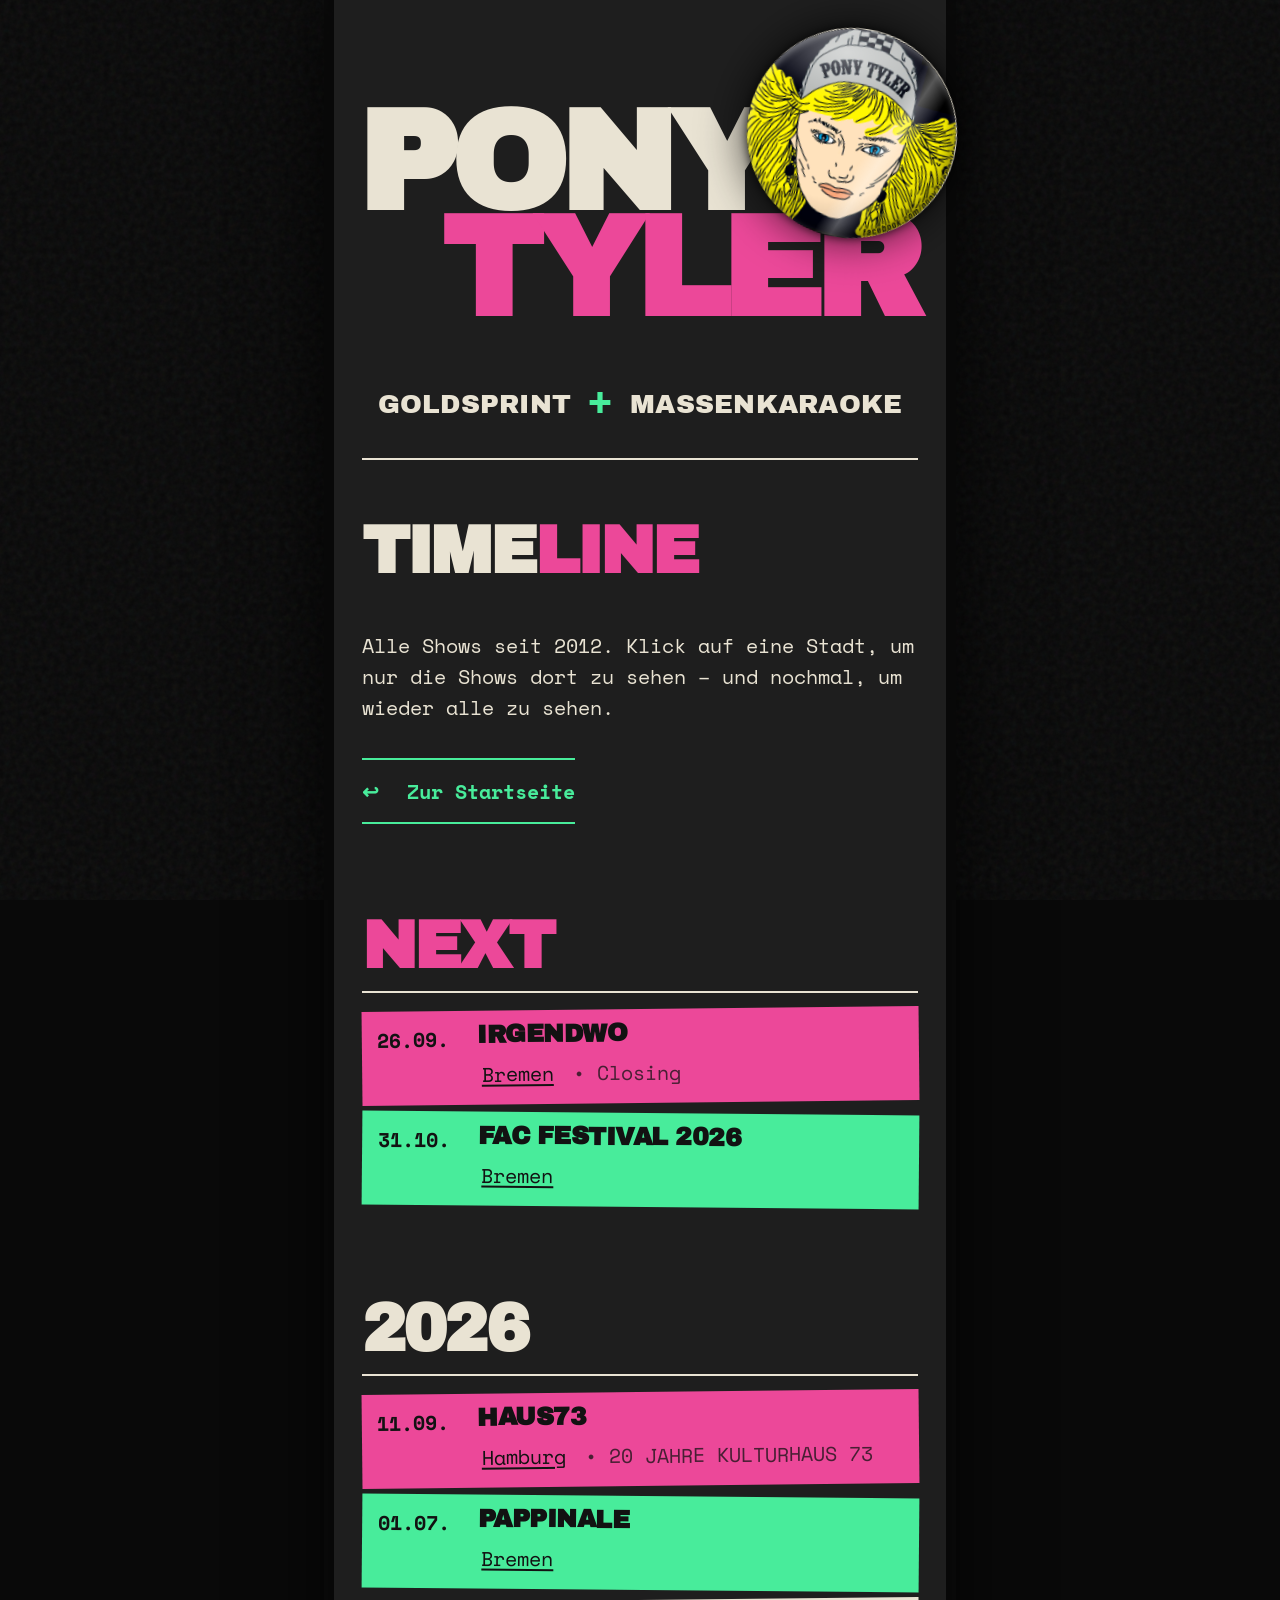
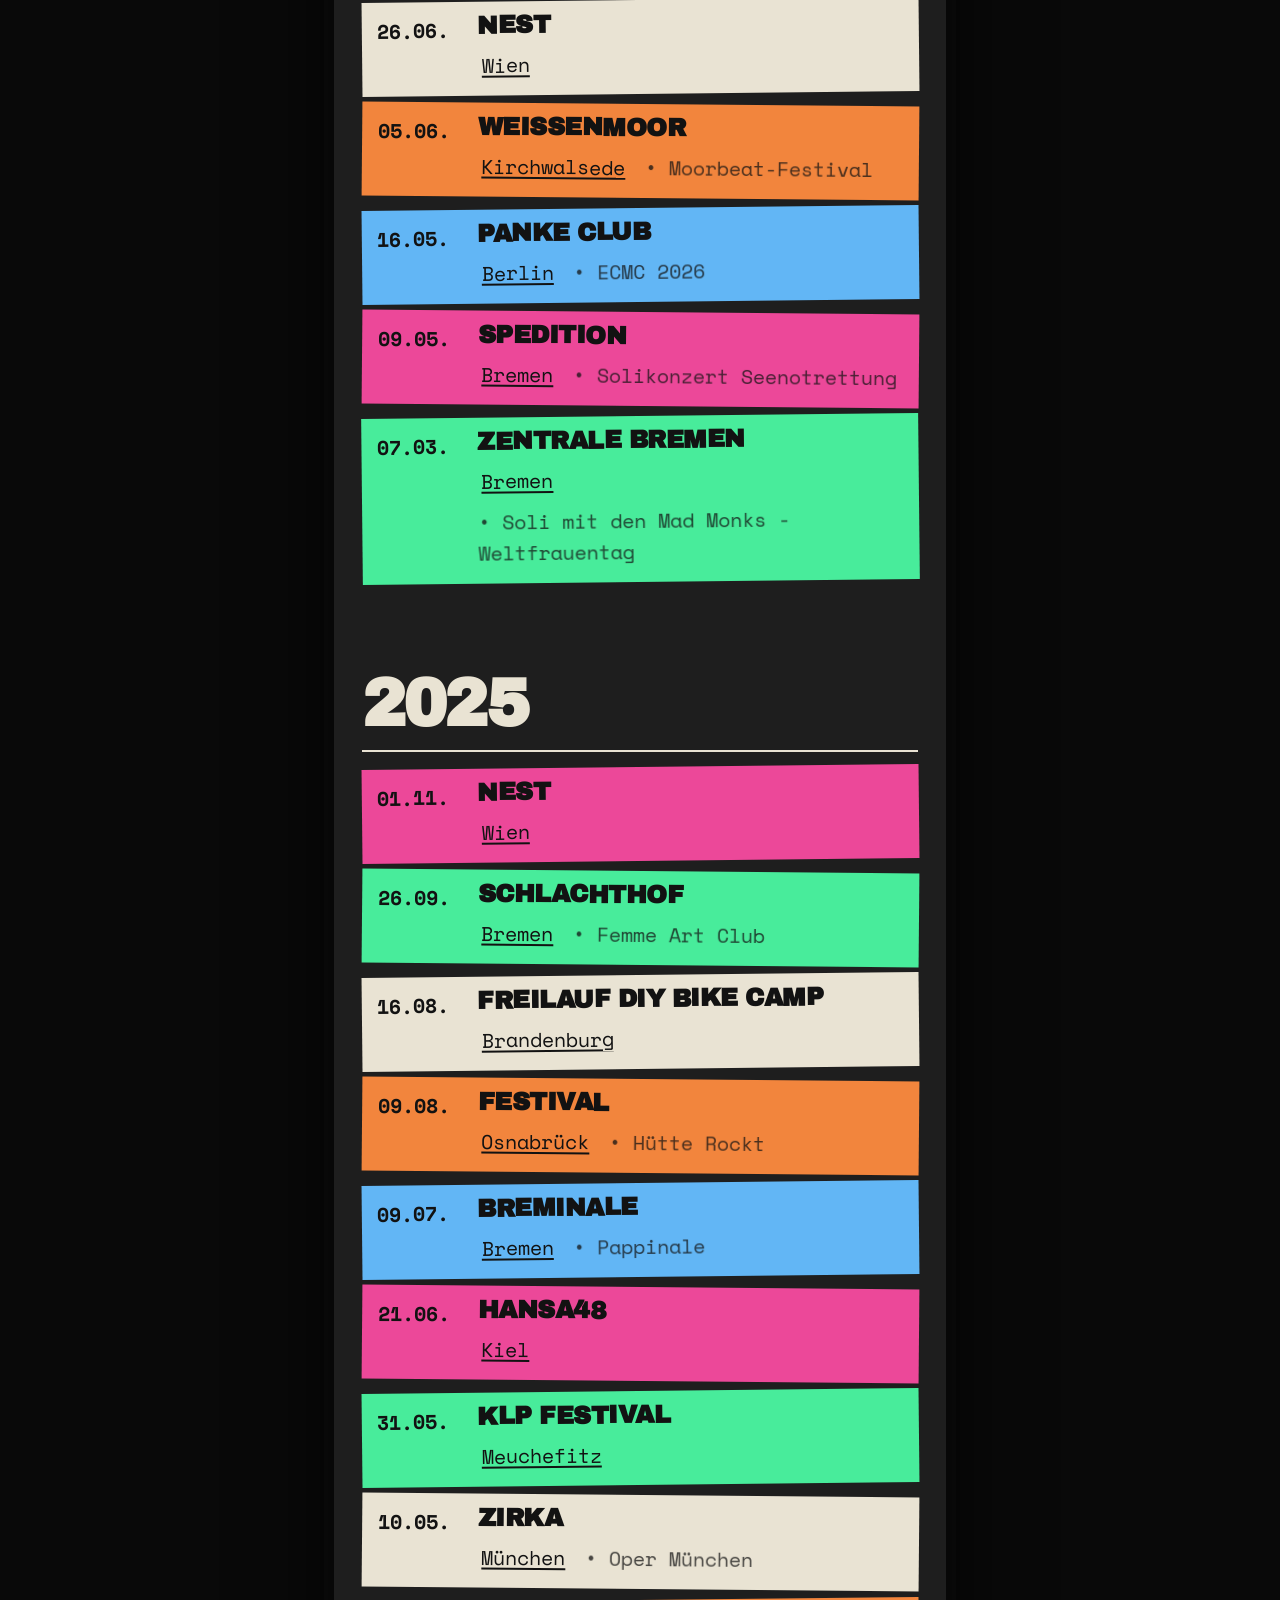
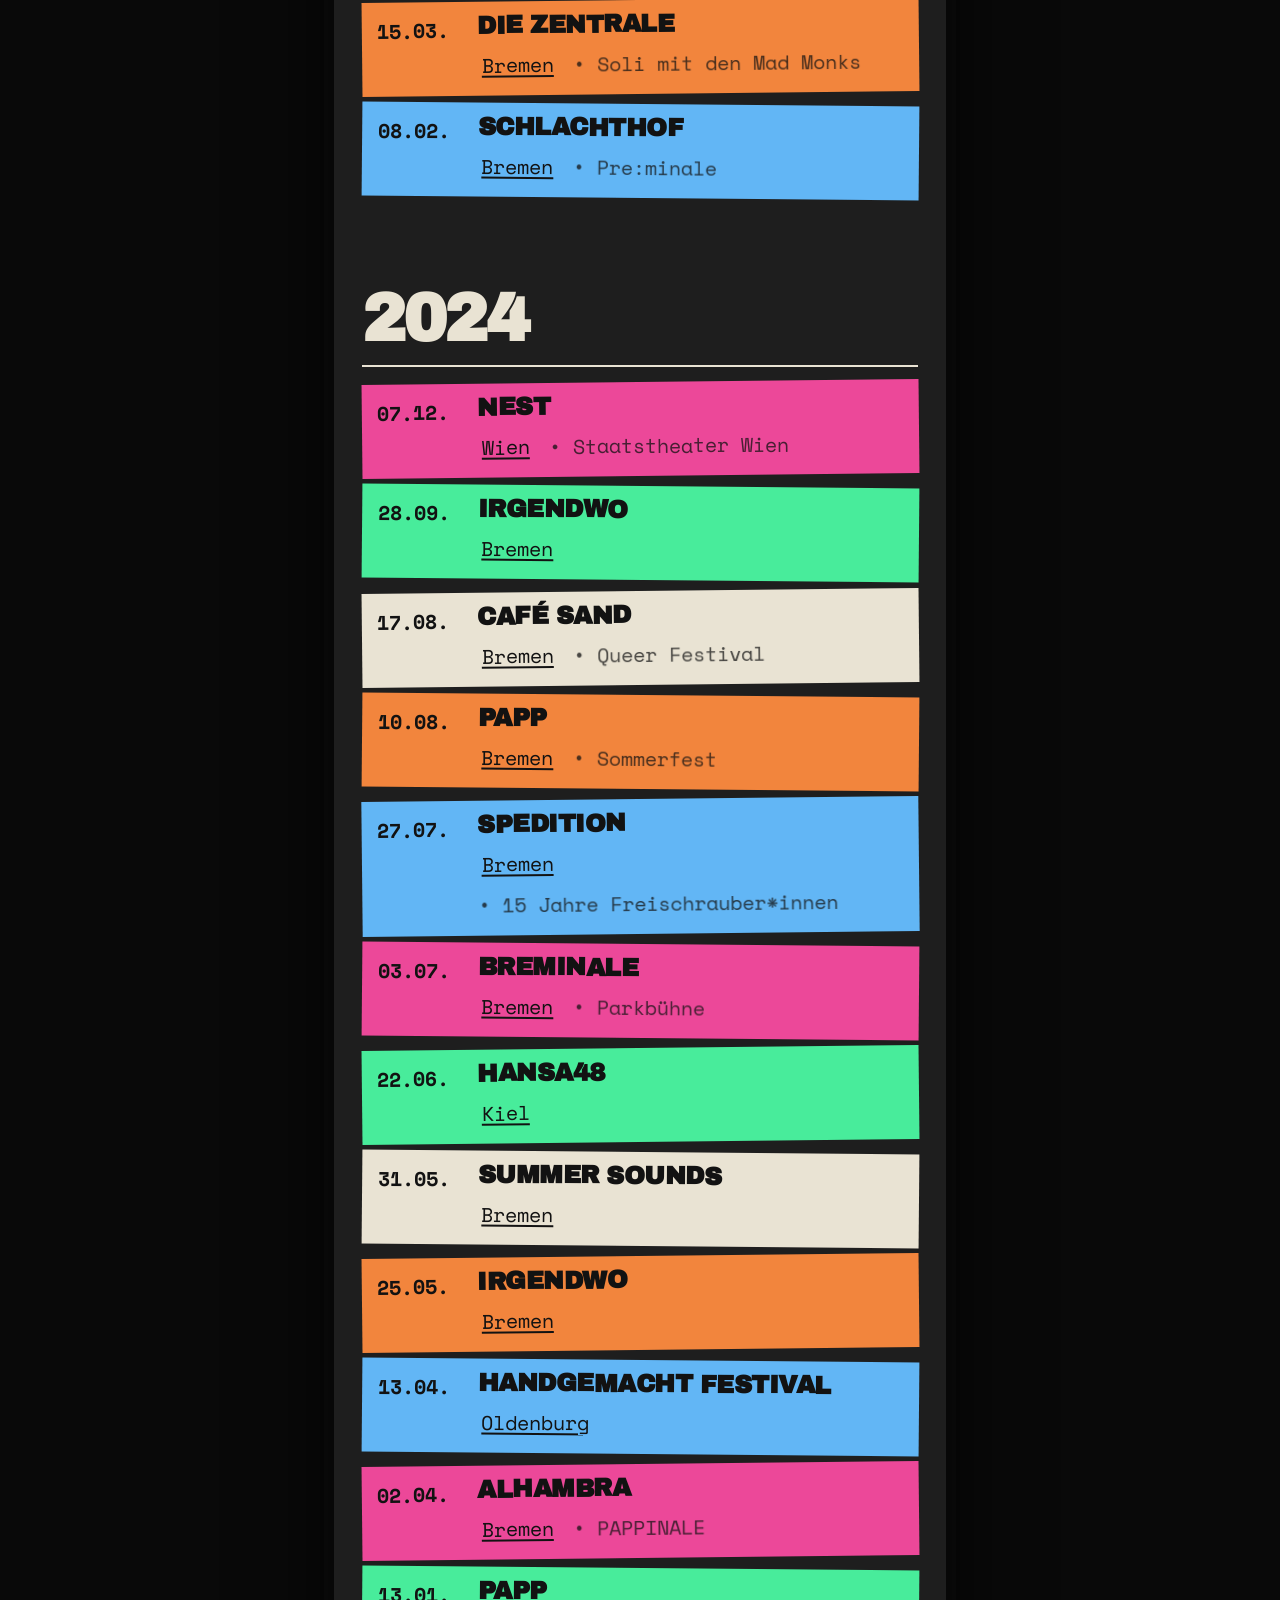
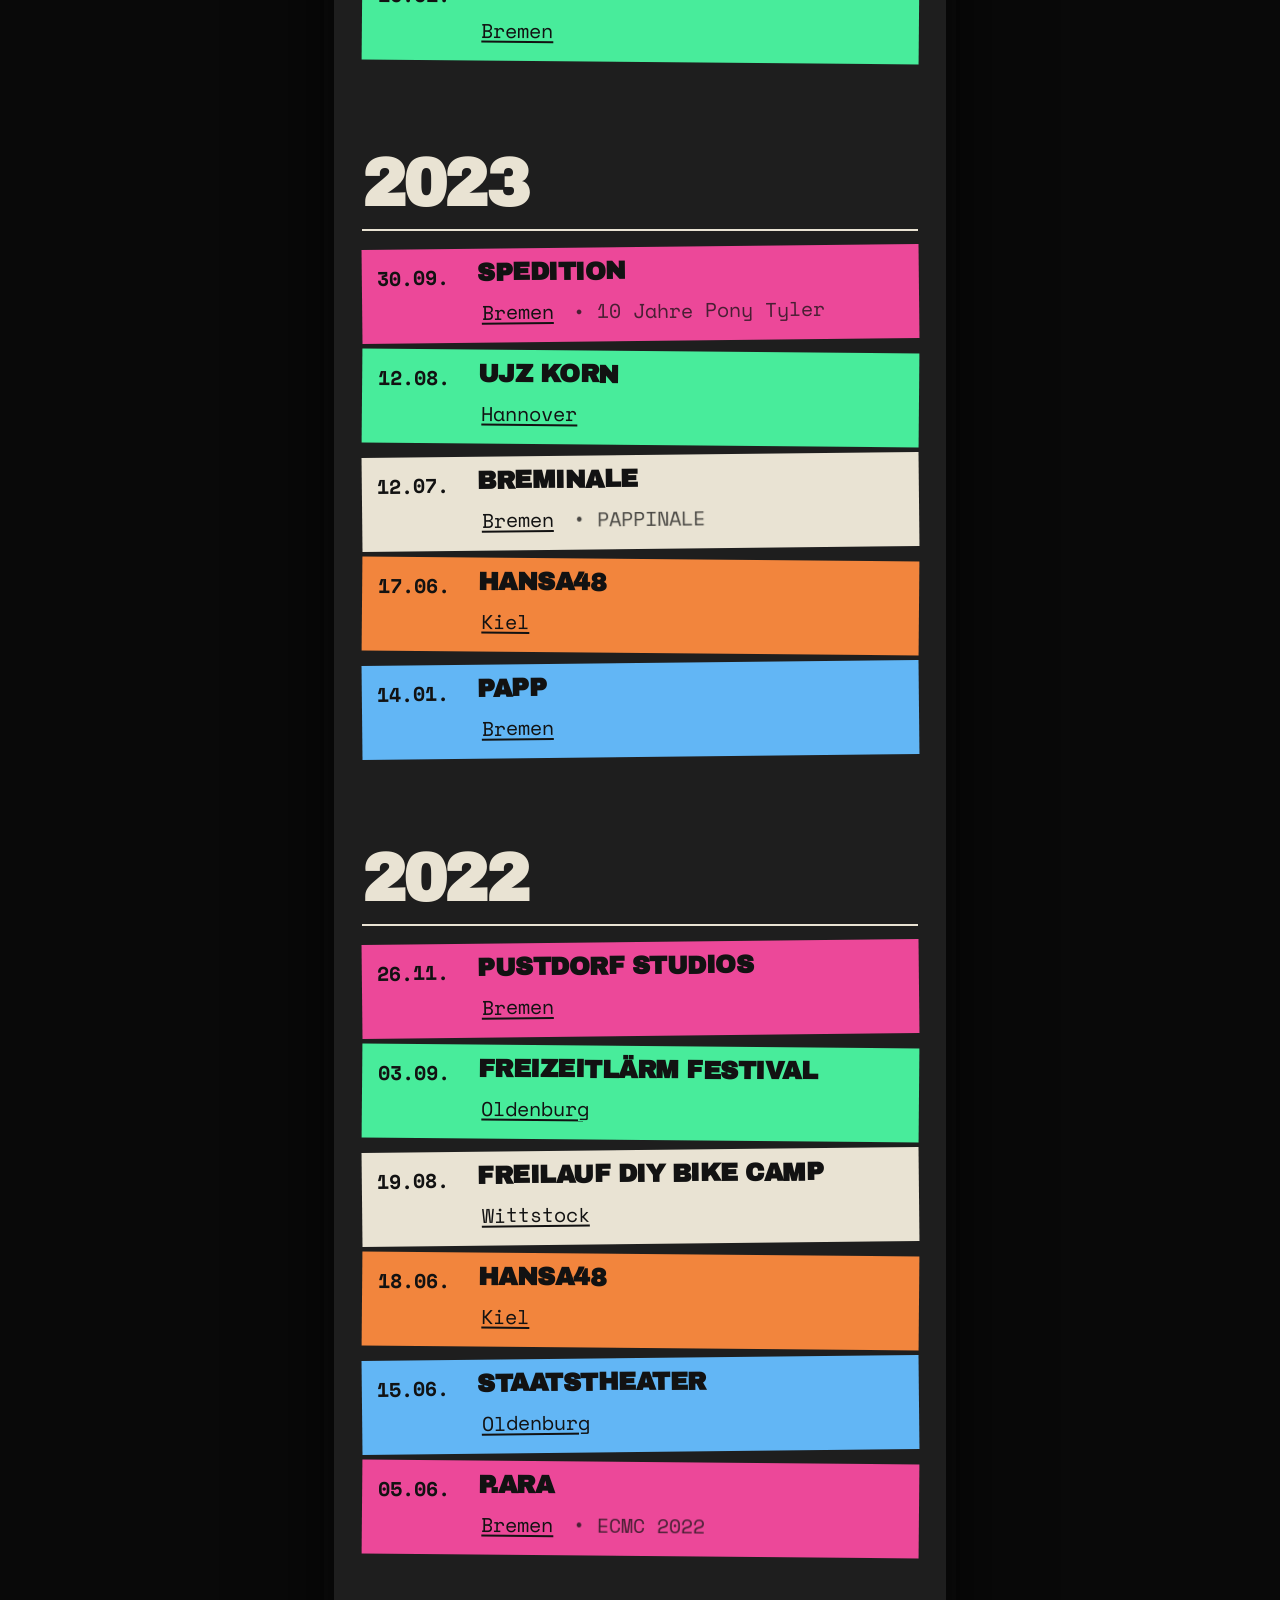
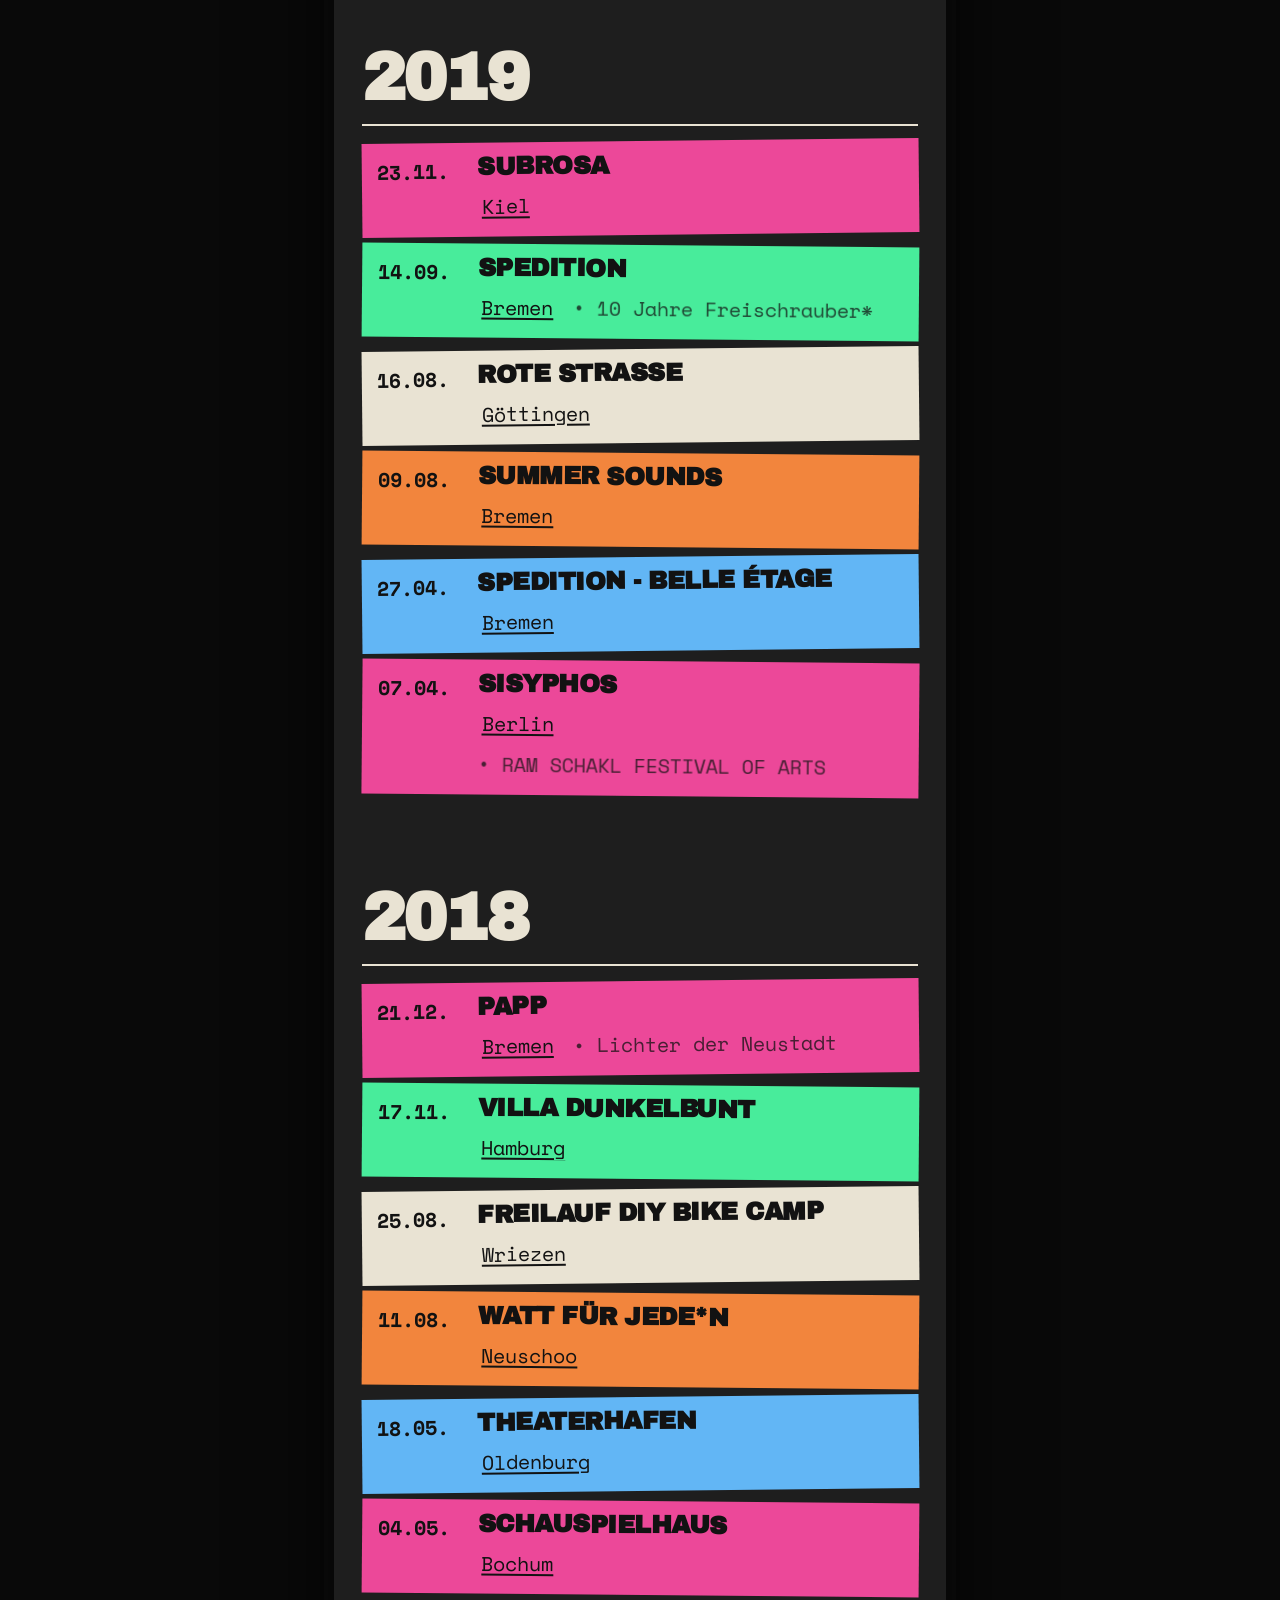
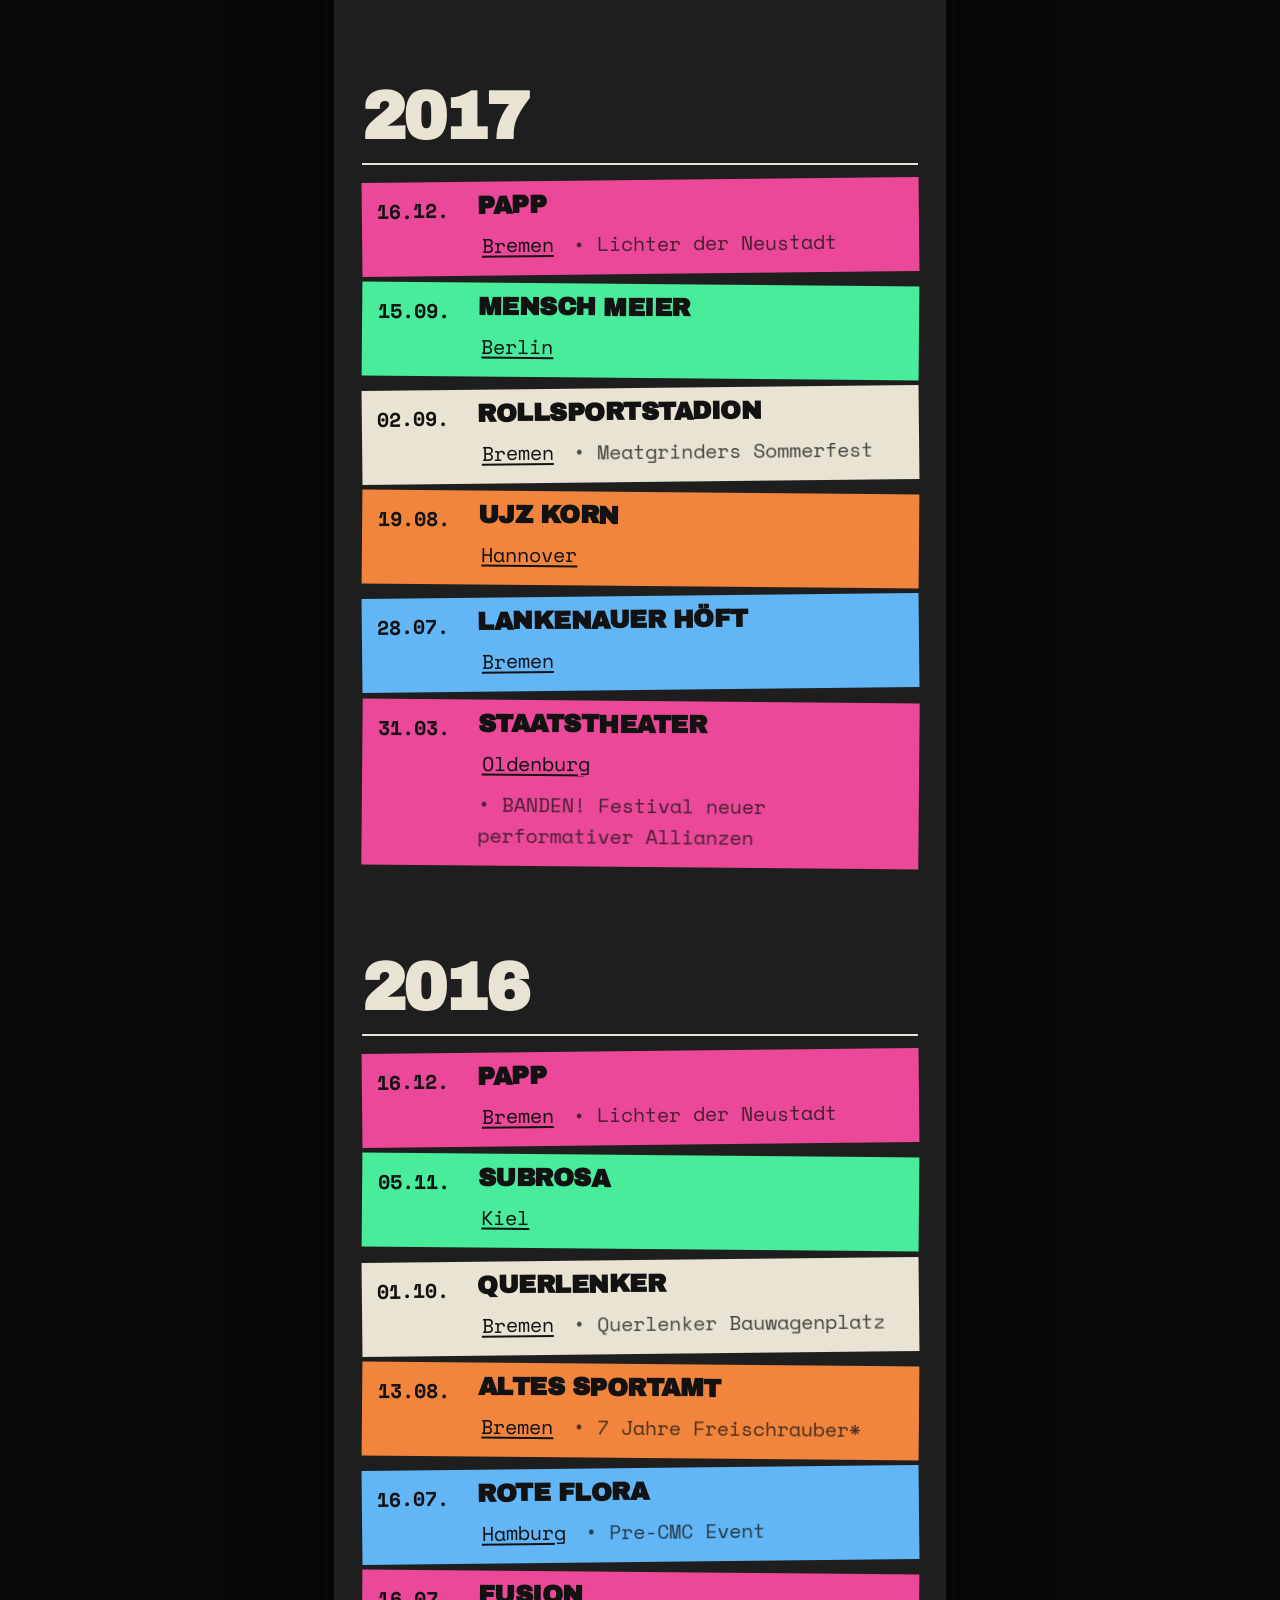
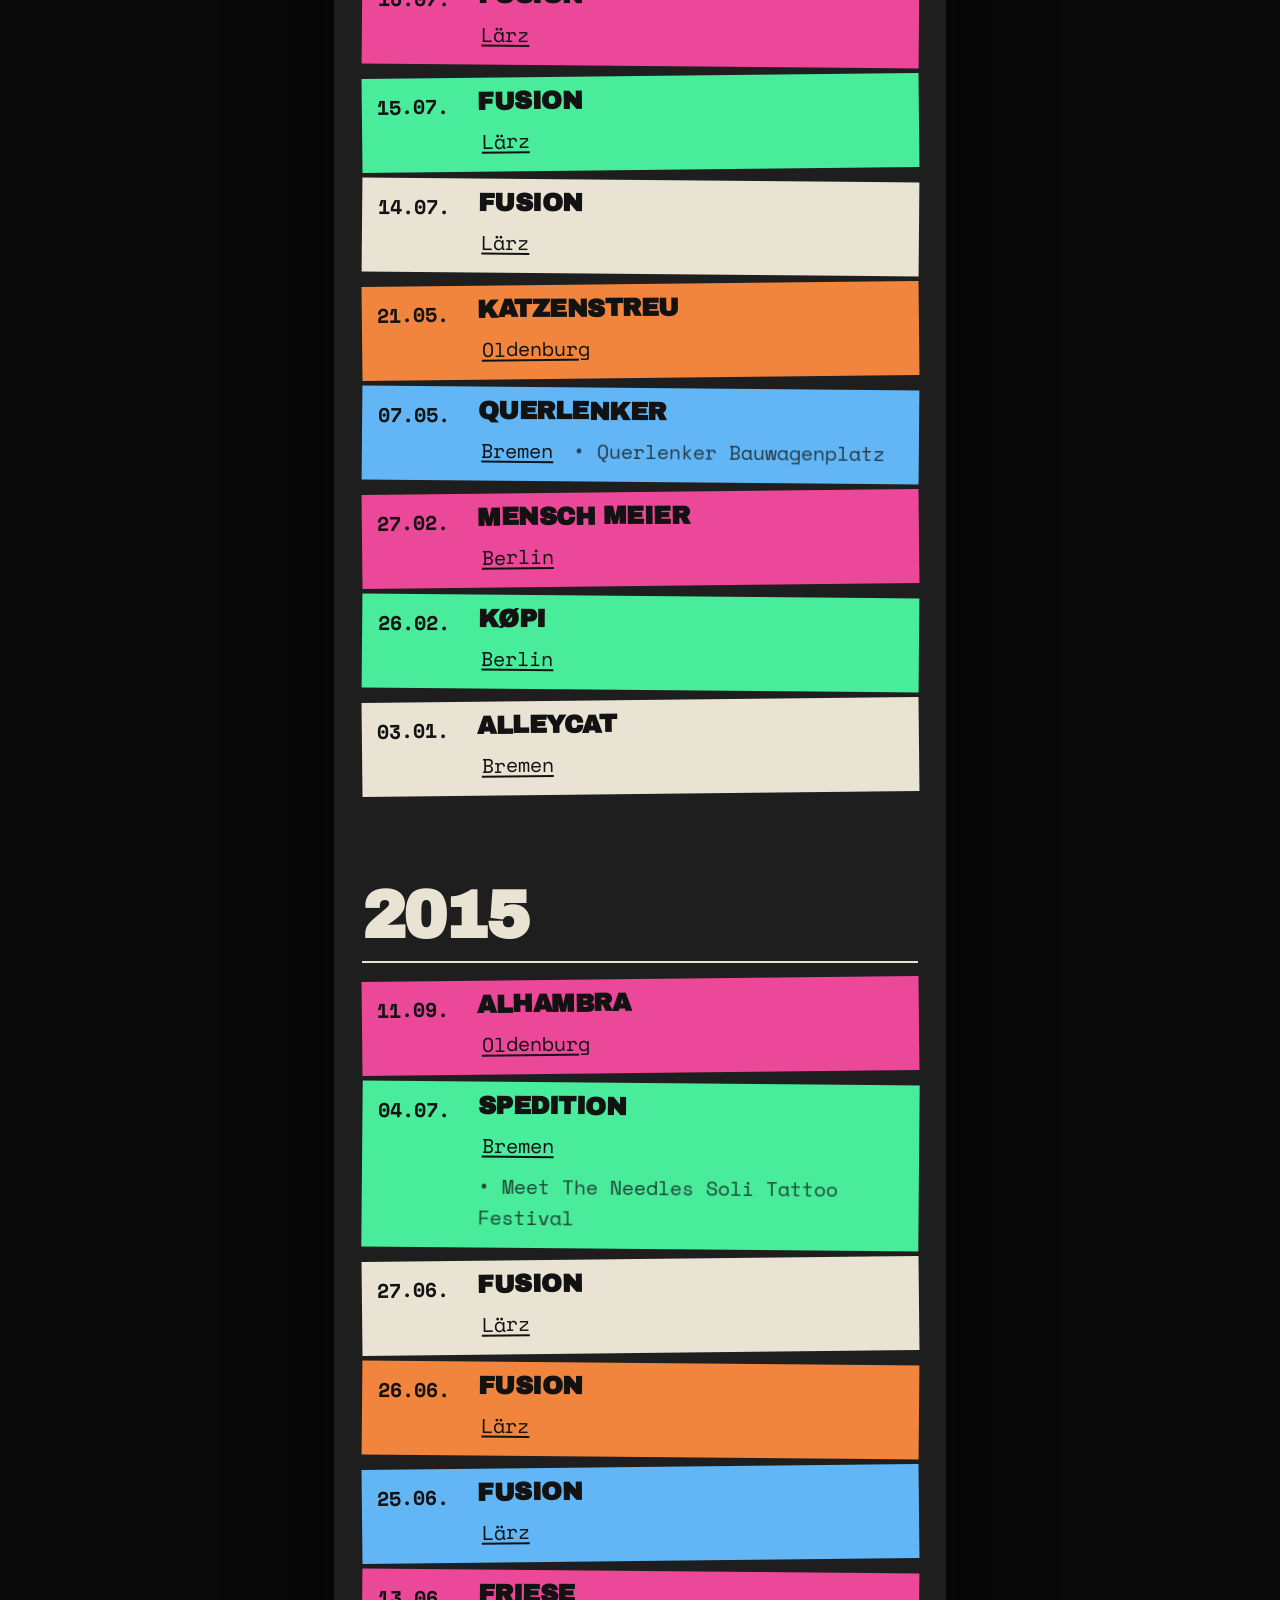
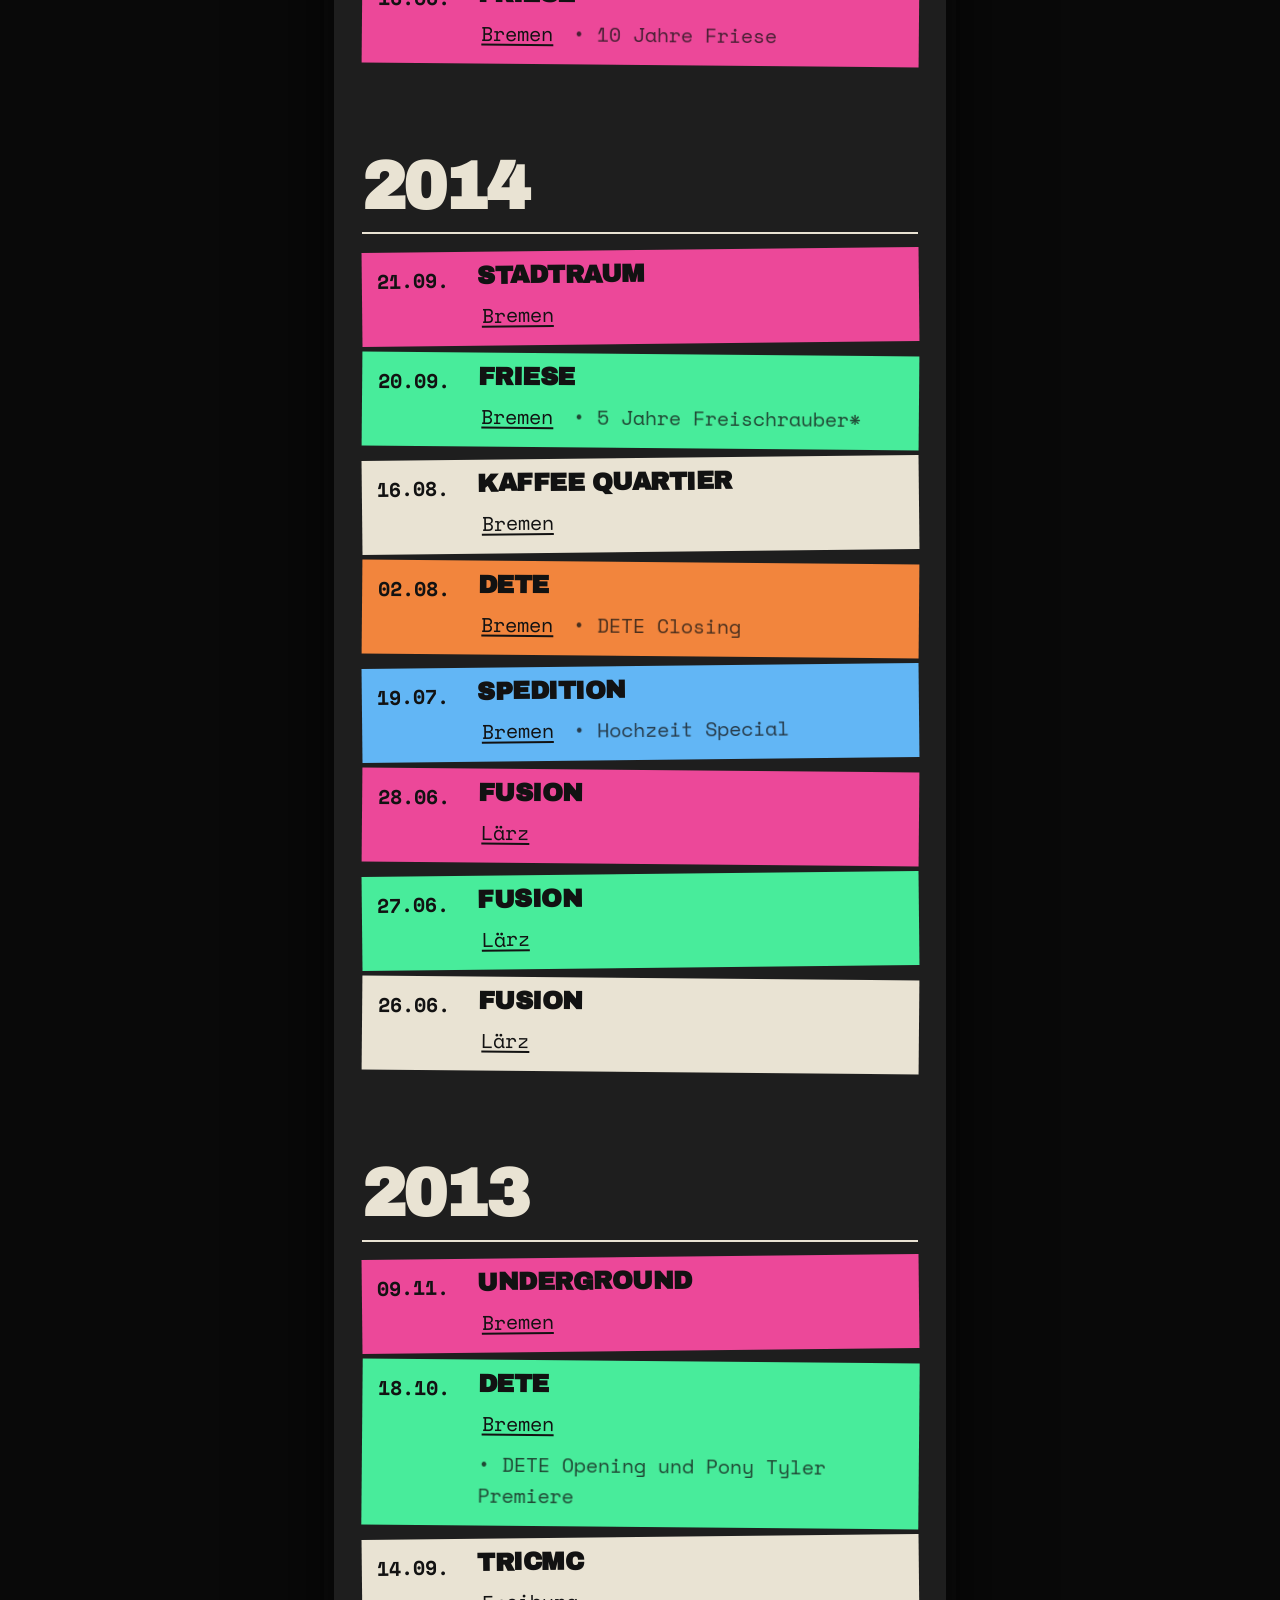
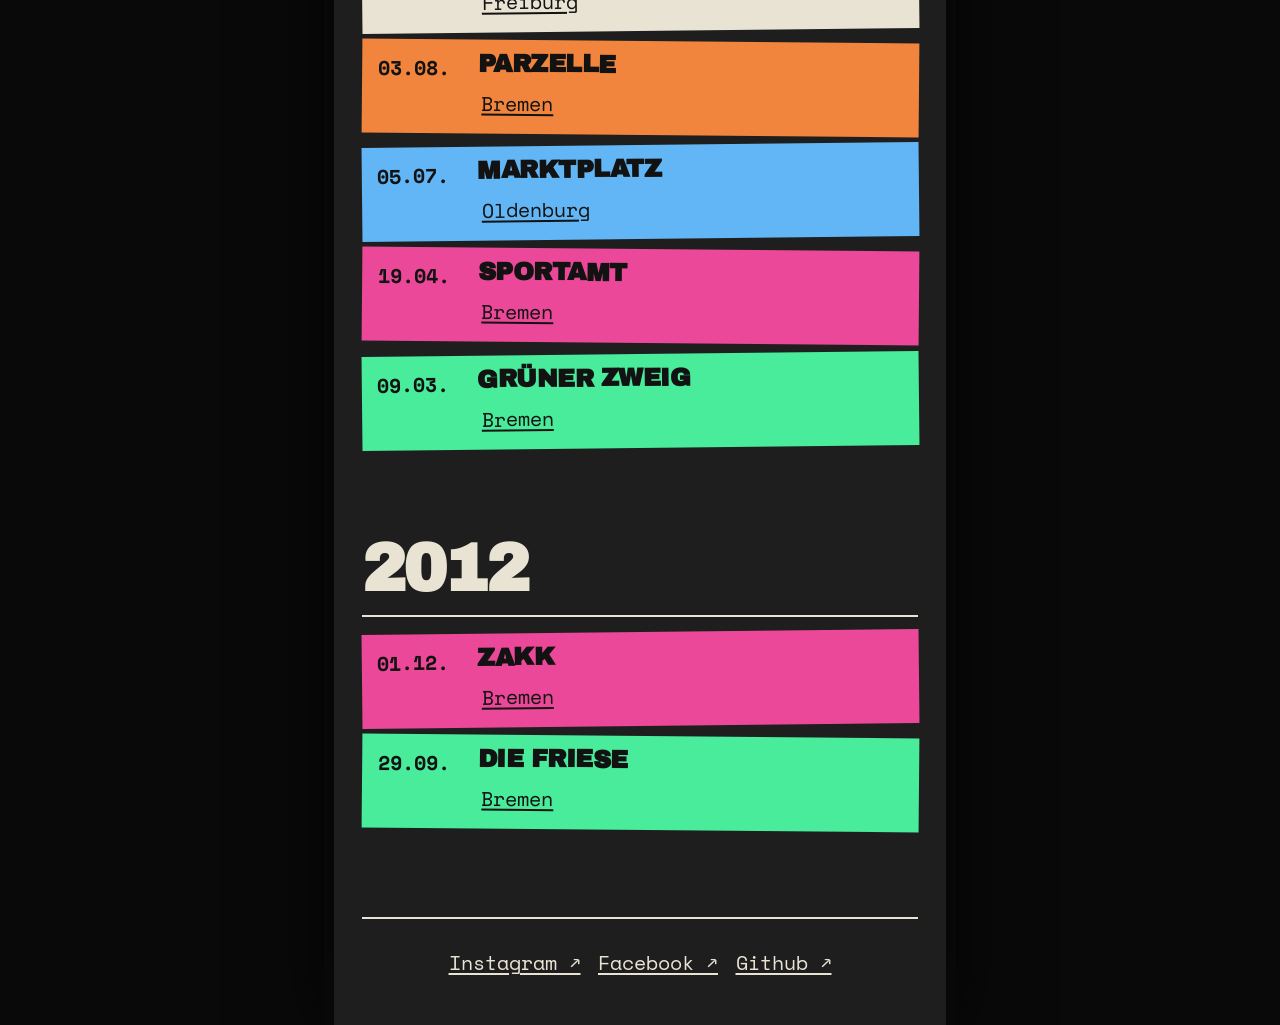
==== timeline.html @ f17f7c24 "Add timeline page and interactive city filter functionality - Created timeline.html to display all s" ====
<!DOCTYPE html>
<html lang="de">

<head>
  <meta charset="UTF-8" />
  <meta name="viewport" content="width=device-width, initial-scale=1.0" />
  <meta name="description" content="Pony Tyler – Timeline: alle Shows seit 2012" />
  <meta name="robots" content="nofollow" />
  <meta name="referrer" content="no-referrer" />
  <title>Pony Tyler – Timeline</title>
  <link rel="stylesheet" href="style.css" />
  <link rel="icon" href="favicon.svg" type="image/svg+xml" />
  <link rel="icon" href="favicon-32.png" type="image/png" sizes="32x32" />
  <link rel="apple-touch-icon" href="apple-touch-icon.png" />
  <script src="timeline.js" defer></script>
</head>

<body>
  <main class="site-shell">
    <header class="masthead">
      <div class="logo-sticker">
        <img src="pony-tyler-logo.jpeg" alt="Pony Tyler Logo" />
      </div>
      <h1>Pony<br /><em>Tyler</em></h1>
      <p class="tagline">Goldsprint <span>+</span> Massenkaraoke</p>
    </header>

    <section class="page-intro section-block">
      <h2>Time<span>line</span></h2>
      <p>Alle Shows seit 2012. Klick auf eine Stadt, um nur die Shows dort zu sehen – und nochmal, um wieder alle zu
        sehen.</p>
      <a class="action-link reverse" href="index.html"><span>↩</span> Zur Startseite</a>
    </section>

    <div class="filter-note" hidden>
      <p>Nur <strong class="filter-city"></strong></p>
      <button class="filter-reset" type="button">Alle Shows anzeigen</button>
    </div>

    <div class="timeline-years">
      <section class="year" id="next">
        <h2><span>Next</span></h2>
        <ol class="shows">
          <li class="show">
            <time datetime="2026-09-26">26.09.</time>
            <div class="show-body">
              <strong class="show-venue">Irgendwo</strong>
              <p class="show-meta"><button class="show-city" type="button" data-city="Bremen">Bremen</button>
              <span class="show-note">Closing</span></p>
            </div>
          </li>
          <li class="show">
            <time datetime="2026-10-31">31.10.</time>
            <div class="show-body">
              <strong class="show-venue">FAC Festival 2026</strong>
              <p class="show-meta"><button class="show-city" type="button" data-city="Bremen">Bremen</button></p>
            </div>
          </li>
        </ol>
      </section>
      <section class="year" id="y2026">
        <h2>2026</h2>
        <ol class="shows">
          <li class="show">
            <time datetime="2026-09-11">11.09.</time>
            <div class="show-body">
              <strong class="show-venue">Haus73</strong>
              <p class="show-meta"><button class="show-city" type="button" data-city="Hamburg">Hamburg</button>
              <span class="show-note">20 JAHRE KULTURHAUS 73</span></p>
            </div>
          </li>
          <li class="show">
            <time datetime="2026-07-01">01.07.</time>
            <div class="show-body">
              <strong class="show-venue">PAPPINALE</strong>
              <p class="show-meta"><button class="show-city" type="button" data-city="Bremen">Bremen</button></p>
            </div>
          </li>
          <li class="show">
            <time datetime="2026-06-26">26.06.</time>
            <div class="show-body">
              <strong class="show-venue">NEST</strong>
              <p class="show-meta"><button class="show-city" type="button" data-city="Wien">Wien</button></p>
            </div>
          </li>
          <li class="show">
            <time datetime="2026-06-05">05.06.</time>
            <div class="show-body">
              <strong class="show-venue">Weissenmoor</strong>
              <p class="show-meta"><button class="show-city" type="button" data-city="Kirchwalsede">Kirchwalsede</button>
              <span class="show-note">Moorbeat-Festival</span></p>
            </div>
          </li>
          <li class="show">
            <time datetime="2026-05-16">16.05.</time>
            <div class="show-body">
              <strong class="show-venue">PANKE club</strong>
              <p class="show-meta"><button class="show-city" type="button" data-city="Berlin">Berlin</button>
              <span class="show-note">ECMC 2026</span></p>
            </div>
          </li>
          <li class="show">
            <time datetime="2026-05-09">09.05.</time>
            <div class="show-body">
              <strong class="show-venue">Spedition</strong>
              <p class="show-meta"><button class="show-city" type="button" data-city="Bremen">Bremen</button>
              <span class="show-note">Solikonzert Seenotrettung</span></p>
            </div>
          </li>
          <li class="show">
            <time datetime="2026-03-07">07.03.</time>
            <div class="show-body">
              <strong class="show-venue">Zentrale Bremen</strong>
              <p class="show-meta"><button class="show-city" type="button" data-city="Bremen">Bremen</button>
              <span class="show-note">Soli mit den Mad Monks - Weltfrauentag</span></p>
            </div>
          </li>
        </ol>
      </section>
      <section class="year" id="y2025">
        <h2>2025</h2>
        <ol class="shows">
          <li class="show">
            <time datetime="2025-11-01">01.11.</time>
            <div class="show-body">
              <strong class="show-venue">NEST</strong>
              <p class="show-meta"><button class="show-city" type="button" data-city="Wien">Wien</button></p>
            </div>
          </li>
          <li class="show">
            <time datetime="2025-09-26">26.09.</time>
            <div class="show-body">
              <strong class="show-venue">Schlachthof</strong>
              <p class="show-meta"><button class="show-city" type="button" data-city="Bremen">Bremen</button>
              <span class="show-note">Femme Art Club</span></p>
            </div>
          </li>
          <li class="show">
            <time datetime="2025-08-16">16.08.</time>
            <div class="show-body">
              <strong class="show-venue">Freilauf DIY Bike Camp</strong>
              <p class="show-meta"><button class="show-city" type="button" data-city="Brandenburg">Brandenburg</button></p>
            </div>
          </li>
          <li class="show">
            <time datetime="2025-08-09">09.08.</time>
            <div class="show-body">
              <strong class="show-venue">Festival</strong>
              <p class="show-meta"><button class="show-city" type="button" data-city="Osnabrück">Osnabrück</button>
              <span class="show-note">Hütte Rockt</span></p>
            </div>
          </li>
          <li class="show">
            <time datetime="2025-07-09">09.07.</time>
            <div class="show-body">
              <strong class="show-venue">Breminale</strong>
              <p class="show-meta"><button class="show-city" type="button" data-city="Bremen">Bremen</button>
              <span class="show-note">Pappinale</span></p>
            </div>
          </li>
          <li class="show">
            <time datetime="2025-06-21">21.06.</time>
            <div class="show-body">
              <strong class="show-venue">Hansa48</strong>
              <p class="show-meta"><button class="show-city" type="button" data-city="Kiel">Kiel</button></p>
            </div>
          </li>
          <li class="show">
            <time datetime="2025-05-31">31.05.</time>
            <div class="show-body">
              <strong class="show-venue">KLP Festival</strong>
              <p class="show-meta"><button class="show-city" type="button" data-city="Meuchefitz">Meuchefitz</button></p>
            </div>
          </li>
          <li class="show">
            <time datetime="2025-05-10">10.05.</time>
            <div class="show-body">
              <strong class="show-venue">Zirka</strong>
              <p class="show-meta"><button class="show-city" type="button" data-city="München">München</button>
              <span class="show-note">Oper München</span></p>
            </div>
          </li>
          <li class="show">
            <time datetime="2025-03-15">15.03.</time>
            <div class="show-body">
              <strong class="show-venue">Die Zentrale</strong>
              <p class="show-meta"><button class="show-city" type="button" data-city="Bremen">Bremen</button>
              <span class="show-note">Soli mit den Mad Monks</span></p>
            </div>
          </li>
          <li class="show">
            <time datetime="2025-02-08">08.02.</time>
            <div class="show-body">
              <strong class="show-venue">Schlachthof</strong>
              <p class="show-meta"><button class="show-city" type="button" data-city="Bremen">Bremen</button>
              <span class="show-note">Pre:minale</span></p>
            </div>
          </li>
        </ol>
      </section>
      <section class="year" id="y2024">
        <h2>2024</h2>
        <ol class="shows">
          <li class="show">
            <time datetime="2024-12-07">07.12.</time>
            <div class="show-body">
              <strong class="show-venue">NEST</strong>
              <p class="show-meta"><button class="show-city" type="button" data-city="Wien">Wien</button>
              <span class="show-note">Staatstheater Wien</span></p>
            </div>
          </li>
          <li class="show">
            <time datetime="2024-09-28">28.09.</time>
            <div class="show-body">
              <strong class="show-venue">Irgendwo</strong>
              <p class="show-meta"><button class="show-city" type="button" data-city="Bremen">Bremen</button></p>
            </div>
          </li>
          <li class="show">
            <time datetime="2024-08-17">17.08.</time>
            <div class="show-body">
              <strong class="show-venue">Café Sand</strong>
              <p class="show-meta"><button class="show-city" type="button" data-city="Bremen">Bremen</button>
              <span class="show-note">Queer Festival</span></p>
            </div>
          </li>
          <li class="show">
            <time datetime="2024-08-10">10.08.</time>
            <div class="show-body">
              <strong class="show-venue">PAPP</strong>
              <p class="show-meta"><button class="show-city" type="button" data-city="Bremen">Bremen</button>
              <span class="show-note">Sommerfest</span></p>
            </div>
          </li>
          <li class="show">
            <time datetime="2024-07-27">27.07.</time>
            <div class="show-body">
              <strong class="show-venue">Spedition</strong>
              <p class="show-meta"><button class="show-city" type="button" data-city="Bremen">Bremen</button>
              <span class="show-note">15 Jahre Freischrauber*innen</span></p>
            </div>
          </li>
          <li class="show">
            <time datetime="2024-07-03">03.07.</time>
            <div class="show-body">
              <strong class="show-venue">Breminale</strong>
              <p class="show-meta"><button class="show-city" type="button" data-city="Bremen">Bremen</button>
              <span class="show-note">Parkbühne</span></p>
            </div>
          </li>
          <li class="show">
            <time datetime="2024-06-22">22.06.</time>
            <div class="show-body">
              <strong class="show-venue">Hansa48</strong>
              <p class="show-meta"><button class="show-city" type="button" data-city="Kiel">Kiel</button></p>
            </div>
          </li>
          <li class="show">
            <time datetime="2024-05-31">31.05.</time>
            <div class="show-body">
              <strong class="show-venue">Summer Sounds</strong>
              <p class="show-meta"><button class="show-city" type="button" data-city="Bremen">Bremen</button></p>
            </div>
          </li>
          <li class="show">
            <time datetime="2024-05-25">25.05.</time>
            <div class="show-body">
              <strong class="show-venue">Irgendwo</strong>
              <p class="show-meta"><button class="show-city" type="button" data-city="Bremen">Bremen</button></p>
            </div>
          </li>
          <li class="show">
            <time datetime="2024-04-13">13.04.</time>
            <div class="show-body">
              <strong class="show-venue">Handgemacht Festival</strong>
              <p class="show-meta"><button class="show-city" type="button" data-city="Oldenburg">Oldenburg</button></p>
            </div>
          </li>
          <li class="show">
            <time datetime="2024-04-02">02.04.</time>
            <div class="show-body">
              <strong class="show-venue">Alhambra</strong>
              <p class="show-meta"><button class="show-city" type="button" data-city="Bremen">Bremen</button>
              <span class="show-note">PAPPINALE</span></p>
            </div>
          </li>
          <li class="show">
            <time datetime="2024-01-13">13.01.</time>
            <div class="show-body">
              <strong class="show-venue">PAPP</strong>
              <p class="show-meta"><button class="show-city" type="button" data-city="Bremen">Bremen</button></p>
            </div>
          </li>
        </ol>
      </section>
      <section class="year" id="y2023">
        <h2>2023</h2>
        <ol class="shows">
          <li class="show">
            <time datetime="2023-09-30">30.09.</time>
            <div class="show-body">
              <strong class="show-venue">Spedition</strong>
              <p class="show-meta"><button class="show-city" type="button" data-city="Bremen">Bremen</button>
              <span class="show-note">10 Jahre Pony Tyler</span></p>
            </div>
          </li>
          <li class="show">
            <time datetime="2023-08-12">12.08.</time>
            <div class="show-body">
              <strong class="show-venue">UJZ Korn</strong>
              <p class="show-meta"><button class="show-city" type="button" data-city="Hannover">Hannover</button></p>
            </div>
          </li>
          <li class="show">
            <time datetime="2023-07-12">12.07.</time>
            <div class="show-body">
              <strong class="show-venue">Breminale</strong>
              <p class="show-meta"><button class="show-city" type="button" data-city="Bremen">Bremen</button>
              <span class="show-note">PAPPINALE</span></p>
            </div>
          </li>
          <li class="show">
            <time datetime="2023-06-17">17.06.</time>
            <div class="show-body">
              <strong class="show-venue">Hansa48</strong>
              <p class="show-meta"><button class="show-city" type="button" data-city="Kiel">Kiel</button></p>
            </div>
          </li>
          <li class="show">
            <time datetime="2023-01-14">14.01.</time>
            <div class="show-body">
              <strong class="show-venue">PAPP</strong>
              <p class="show-meta"><button class="show-city" type="button" data-city="Bremen">Bremen</button></p>
            </div>
          </li>
        </ol>
      </section>
      <section class="year" id="y2022">
        <h2>2022</h2>
        <ol class="shows">
          <li class="show">
            <time datetime="2022-11-26">26.11.</time>
            <div class="show-body">
              <strong class="show-venue">Pustdorf Studios</strong>
              <p class="show-meta"><button class="show-city" type="button" data-city="Bremen">Bremen</button></p>
            </div>
          </li>
          <li class="show">
            <time datetime="2022-09-03">03.09.</time>
            <div class="show-body">
              <strong class="show-venue">Freizeitlärm Festival</strong>
              <p class="show-meta"><button class="show-city" type="button" data-city="Oldenburg">Oldenburg</button></p>
            </div>
          </li>
          <li class="show">
            <time datetime="2022-08-19">19.08.</time>
            <div class="show-body">
              <strong class="show-venue">Freilauf DIY Bike Camp</strong>
              <p class="show-meta"><button class="show-city" type="button" data-city="Wittstock">Wittstock</button></p>
            </div>
          </li>
          <li class="show">
            <time datetime="2022-06-18">18.06.</time>
            <div class="show-body">
              <strong class="show-venue">Hansa48</strong>
              <p class="show-meta"><button class="show-city" type="button" data-city="Kiel">Kiel</button></p>
            </div>
          </li>
          <li class="show">
            <time datetime="2022-06-15">15.06.</time>
            <div class="show-body">
              <strong class="show-venue">Staatstheater</strong>
              <p class="show-meta"><button class="show-city" type="button" data-city="Oldenburg">Oldenburg</button></p>
            </div>
          </li>
          <li class="show">
            <time datetime="2022-06-05">05.06.</time>
            <div class="show-body">
              <strong class="show-venue">p.ara</strong>
              <p class="show-meta"><button class="show-city" type="button" data-city="Bremen">Bremen</button>
              <span class="show-note">ECMC 2022</span></p>
            </div>
          </li>
        </ol>
      </section>
      <section class="year" id="y2019">
        <h2>2019</h2>
        <ol class="shows">
          <li class="show">
            <time datetime="2019-11-23">23.11.</time>
            <div class="show-body">
              <strong class="show-venue">Subrosa</strong>
              <p class="show-meta"><button class="show-city" type="button" data-city="Kiel">Kiel</button></p>
            </div>
          </li>
          <li class="show">
            <time datetime="2019-09-14">14.09.</time>
            <div class="show-body">
              <strong class="show-venue">Spedition</strong>
              <p class="show-meta"><button class="show-city" type="button" data-city="Bremen">Bremen</button>
              <span class="show-note">10 Jahre Freischrauber*</span></p>
            </div>
          </li>
          <li class="show">
            <time datetime="2019-08-16">16.08.</time>
            <div class="show-body">
              <strong class="show-venue">Rote Straße</strong>
              <p class="show-meta"><button class="show-city" type="button" data-city="Göttingen">Göttingen</button></p>
            </div>
          </li>
          <li class="show">
            <time datetime="2019-08-09">09.08.</time>
            <div class="show-body">
              <strong class="show-venue">Summer Sounds</strong>
              <p class="show-meta"><button class="show-city" type="button" data-city="Bremen">Bremen</button></p>
            </div>
          </li>
          <li class="show">
            <time datetime="2019-04-27">27.04.</time>
            <div class="show-body">
              <strong class="show-venue">Spedition - Belle Étage</strong>
              <p class="show-meta"><button class="show-city" type="button" data-city="Bremen">Bremen</button></p>
            </div>
          </li>
          <li class="show">
            <time datetime="2019-04-07">07.04.</time>
            <div class="show-body">
              <strong class="show-venue">Sisyphos</strong>
              <p class="show-meta"><button class="show-city" type="button" data-city="Berlin">Berlin</button>
              <span class="show-note">RAM SCHAKL FESTIVAL OF ARTS</span></p>
            </div>
          </li>
        </ol>
      </section>
      <section class="year" id="y2018">
        <h2>2018</h2>
        <ol class="shows">
          <li class="show">
            <time datetime="2018-12-21">21.12.</time>
            <div class="show-body">
              <strong class="show-venue">PAPP</strong>
              <p class="show-meta"><button class="show-city" type="button" data-city="Bremen">Bremen</button>
              <span class="show-note">Lichter der Neustadt</span></p>
            </div>
          </li>
          <li class="show">
            <time datetime="2018-11-17">17.11.</time>
            <div class="show-body">
              <strong class="show-venue">Villa Dunkelbunt</strong>
              <p class="show-meta"><button class="show-city" type="button" data-city="Hamburg">Hamburg</button></p>
            </div>
          </li>
          <li class="show">
            <time datetime="2018-08-25">25.08.</time>
            <div class="show-body">
              <strong class="show-venue">Freilauf DIY Bike Camp</strong>
              <p class="show-meta"><button class="show-city" type="button" data-city="Wriezen">Wriezen</button></p>
            </div>
          </li>
          <li class="show">
            <time datetime="2018-08-11">11.08.</time>
            <div class="show-body">
              <strong class="show-venue">Watt für Jede*n</strong>
              <p class="show-meta"><button class="show-city" type="button" data-city="Neuschoo">Neuschoo</button></p>
            </div>
          </li>
          <li class="show">
            <time datetime="2018-05-18">18.05.</time>
            <div class="show-body">
              <strong class="show-venue">Theaterhafen</strong>
              <p class="show-meta"><button class="show-city" type="button" data-city="Oldenburg">Oldenburg</button></p>
            </div>
          </li>
          <li class="show">
            <time datetime="2018-05-04">04.05.</time>
            <div class="show-body">
              <strong class="show-venue">Schauspielhaus</strong>
              <p class="show-meta"><button class="show-city" type="button" data-city="Bochum">Bochum</button></p>
            </div>
          </li>
        </ol>
      </section>
      <section class="year" id="y2017">
        <h2>2017</h2>
        <ol class="shows">
          <li class="show">
            <time datetime="2017-12-16">16.12.</time>
            <div class="show-body">
              <strong class="show-venue">PAPP</strong>
              <p class="show-meta"><button class="show-city" type="button" data-city="Bremen">Bremen</button>
              <span class="show-note">Lichter der Neustadt</span></p>
            </div>
          </li>
          <li class="show">
            <time datetime="2017-09-15">15.09.</time>
            <div class="show-body">
              <strong class="show-venue">Mensch Meier</strong>
              <p class="show-meta"><button class="show-city" type="button" data-city="Berlin">Berlin</button></p>
            </div>
          </li>
          <li class="show">
            <time datetime="2017-09-02">02.09.</time>
            <div class="show-body">
              <strong class="show-venue">Rollsportstadion</strong>
              <p class="show-meta"><button class="show-city" type="button" data-city="Bremen">Bremen</button>
              <span class="show-note">Meatgrinders Sommerfest</span></p>
            </div>
          </li>
          <li class="show">
            <time datetime="2017-08-19">19.08.</time>
            <div class="show-body">
              <strong class="show-venue">UJZ Korn</strong>
              <p class="show-meta"><button class="show-city" type="button" data-city="Hannover">Hannover</button></p>
            </div>
          </li>
          <li class="show">
            <time datetime="2017-07-28">28.07.</time>
            <div class="show-body">
              <strong class="show-venue">Lankenauer Höft</strong>
              <p class="show-meta"><button class="show-city" type="button" data-city="Bremen">Bremen</button></p>
            </div>
          </li>
          <li class="show">
            <time datetime="2017-03-31">31.03.</time>
            <div class="show-body">
              <strong class="show-venue">Staatstheater</strong>
              <p class="show-meta"><button class="show-city" type="button" data-city="Oldenburg">Oldenburg</button>
              <span class="show-note">BANDEN! Festival neuer performativer Allianzen</span></p>
            </div>
          </li>
        </ol>
      </section>
      <section class="year" id="y2016">
        <h2>2016</h2>
        <ol class="shows">
          <li class="show">
            <time datetime="2016-12-16">16.12.</time>
            <div class="show-body">
              <strong class="show-venue">PAPP</strong>
              <p class="show-meta"><button class="show-city" type="button" data-city="Bremen">Bremen</button>
              <span class="show-note">Lichter der Neustadt</span></p>
            </div>
          </li>
          <li class="show">
            <time datetime="2016-11-05">05.11.</time>
            <div class="show-body">
              <strong class="show-venue">Subrosa</strong>
              <p class="show-meta"><button class="show-city" type="button" data-city="Kiel">Kiel</button></p>
            </div>
          </li>
          <li class="show">
            <time datetime="2016-10-01">01.10.</time>
            <div class="show-body">
              <strong class="show-venue">Querlenker</strong>
              <p class="show-meta"><button class="show-city" type="button" data-city="Bremen">Bremen</button>
              <span class="show-note">Querlenker Bauwagenplatz</span></p>
            </div>
          </li>
          <li class="show">
            <time datetime="2016-08-13">13.08.</time>
            <div class="show-body">
              <strong class="show-venue">Altes Sportamt</strong>
              <p class="show-meta"><button class="show-city" type="button" data-city="Bremen">Bremen</button>
              <span class="show-note">7 Jahre Freischrauber*</span></p>
            </div>
          </li>
          <li class="show">
            <time datetime="2016-07-16">16.07.</time>
            <div class="show-body">
              <strong class="show-venue">Rote Flora</strong>
              <p class="show-meta"><button class="show-city" type="button" data-city="Hamburg">Hamburg</button>
              <span class="show-note">Pre-CMC Event</span></p>
            </div>
          </li>
          <li class="show">
            <time datetime="2016-07-16">16.07.</time>
            <div class="show-body">
              <strong class="show-venue">Fusion</strong>
              <p class="show-meta"><button class="show-city" type="button" data-city="Lärz">Lärz</button></p>
            </div>
          </li>
          <li class="show">
            <time datetime="2016-07-15">15.07.</time>
            <div class="show-body">
              <strong class="show-venue">Fusion</strong>
              <p class="show-meta"><button class="show-city" type="button" data-city="Lärz">Lärz</button></p>
            </div>
          </li>
          <li class="show">
            <time datetime="2016-07-14">14.07.</time>
            <div class="show-body">
              <strong class="show-venue">Fusion</strong>
              <p class="show-meta"><button class="show-city" type="button" data-city="Lärz">Lärz</button></p>
            </div>
          </li>
          <li class="show">
            <time datetime="2016-05-21">21.05.</time>
            <div class="show-body">
              <strong class="show-venue">Katzenstreu</strong>
              <p class="show-meta"><button class="show-city" type="button" data-city="Oldenburg">Oldenburg</button></p>
            </div>
          </li>
          <li class="show">
            <time datetime="2016-05-07">07.05.</time>
            <div class="show-body">
              <strong class="show-venue">Querlenker</strong>
              <p class="show-meta"><button class="show-city" type="button" data-city="Bremen">Bremen</button>
              <span class="show-note">Querlenker Bauwagenplatz</span></p>
            </div>
          </li>
          <li class="show">
            <time datetime="2016-02-27">27.02.</time>
            <div class="show-body">
              <strong class="show-venue">Mensch Meier</strong>
              <p class="show-meta"><button class="show-city" type="button" data-city="Berlin">Berlin</button></p>
            </div>
          </li>
          <li class="show">
            <time datetime="2016-02-26">26.02.</time>
            <div class="show-body">
              <strong class="show-venue">KØPI</strong>
              <p class="show-meta"><button class="show-city" type="button" data-city="Berlin">Berlin</button></p>
            </div>
          </li>
          <li class="show">
            <time datetime="2016-01-03">03.01.</time>
            <div class="show-body">
              <strong class="show-venue">Alleycat</strong>
              <p class="show-meta"><button class="show-city" type="button" data-city="Bremen">Bremen</button></p>
            </div>
          </li>
        </ol>
      </section>
      <section class="year" id="y2015">
        <h2>2015</h2>
        <ol class="shows">
          <li class="show">
            <time datetime="2015-09-11">11.09.</time>
            <div class="show-body">
              <strong class="show-venue">Alhambra</strong>
              <p class="show-meta"><button class="show-city" type="button" data-city="Oldenburg">Oldenburg</button></p>
            </div>
          </li>
          <li class="show">
            <time datetime="2015-07-04">04.07.</time>
            <div class="show-body">
              <strong class="show-venue">Spedition</strong>
              <p class="show-meta"><button class="show-city" type="button" data-city="Bremen">Bremen</button>
              <span class="show-note">Meet The Needles Soli Tattoo Festival</span></p>
            </div>
          </li>
          <li class="show">
            <time datetime="2015-06-27">27.06.</time>
            <div class="show-body">
              <strong class="show-venue">Fusion</strong>
              <p class="show-meta"><button class="show-city" type="button" data-city="Lärz">Lärz</button></p>
            </div>
          </li>
          <li class="show">
            <time datetime="2015-06-26">26.06.</time>
            <div class="show-body">
              <strong class="show-venue">Fusion</strong>
              <p class="show-meta"><button class="show-city" type="button" data-city="Lärz">Lärz</button></p>
            </div>
          </li>
          <li class="show">
            <time datetime="2015-06-25">25.06.</time>
            <div class="show-body">
              <strong class="show-venue">Fusion</strong>
              <p class="show-meta"><button class="show-city" type="button" data-city="Lärz">Lärz</button></p>
            </div>
          </li>
          <li class="show">
            <time datetime="2015-06-13">13.06.</time>
            <div class="show-body">
              <strong class="show-venue">Friese</strong>
              <p class="show-meta"><button class="show-city" type="button" data-city="Bremen">Bremen</button>
              <span class="show-note">10 Jahre Friese</span></p>
            </div>
          </li>
        </ol>
      </section>
      <section class="year" id="y2014">
        <h2>2014</h2>
        <ol class="shows">
          <li class="show">
            <time datetime="2014-09-21">21.09.</time>
            <div class="show-body">
              <strong class="show-venue">StadTraum</strong>
              <p class="show-meta"><button class="show-city" type="button" data-city="Bremen">Bremen</button></p>
            </div>
          </li>
          <li class="show">
            <time datetime="2014-09-20">20.09.</time>
            <div class="show-body">
              <strong class="show-venue">Friese</strong>
              <p class="show-meta"><button class="show-city" type="button" data-city="Bremen">Bremen</button>
              <span class="show-note">5 Jahre Freischrauber*</span></p>
            </div>
          </li>
          <li class="show">
            <time datetime="2014-08-16">16.08.</time>
            <div class="show-body">
              <strong class="show-venue">Kaffee Quartier</strong>
              <p class="show-meta"><button class="show-city" type="button" data-city="Bremen">Bremen</button></p>
            </div>
          </li>
          <li class="show">
            <time datetime="2014-08-02">02.08.</time>
            <div class="show-body">
              <strong class="show-venue">DETE</strong>
              <p class="show-meta"><button class="show-city" type="button" data-city="Bremen">Bremen</button>
              <span class="show-note">DETE Closing</span></p>
            </div>
          </li>
          <li class="show">
            <time datetime="2014-07-19">19.07.</time>
            <div class="show-body">
              <strong class="show-venue">Spedition</strong>
              <p class="show-meta"><button class="show-city" type="button" data-city="Bremen">Bremen</button>
              <span class="show-note">Hochzeit Special</span></p>
            </div>
          </li>
          <li class="show">
            <time datetime="2014-06-28">28.06.</time>
            <div class="show-body">
              <strong class="show-venue">Fusion</strong>
              <p class="show-meta"><button class="show-city" type="button" data-city="Lärz">Lärz</button></p>
            </div>
          </li>
          <li class="show">
            <time datetime="2014-06-27">27.06.</time>
            <div class="show-body">
              <strong class="show-venue">Fusion</strong>
              <p class="show-meta"><button class="show-city" type="button" data-city="Lärz">Lärz</button></p>
            </div>
          </li>
          <li class="show">
            <time datetime="2014-06-26">26.06.</time>
            <div class="show-body">
              <strong class="show-venue">Fusion</strong>
              <p class="show-meta"><button class="show-city" type="button" data-city="Lärz">Lärz</button></p>
            </div>
          </li>
        </ol>
      </section>
      <section class="year" id="y2013">
        <h2>2013</h2>
        <ol class="shows">
          <li class="show">
            <time datetime="2013-11-09">09.11.</time>
            <div class="show-body">
              <strong class="show-venue">Underground</strong>
              <p class="show-meta"><button class="show-city" type="button" data-city="Bremen">Bremen</button></p>
            </div>
          </li>
          <li class="show">
            <time datetime="2013-10-18">18.10.</time>
            <div class="show-body">
              <strong class="show-venue">DETE</strong>
              <p class="show-meta"><button class="show-city" type="button" data-city="Bremen">Bremen</button>
              <span class="show-note">DETE Opening und Pony Tyler Premiere</span></p>
            </div>
          </li>
          <li class="show">
            <time datetime="2013-09-14">14.09.</time>
            <div class="show-body">
              <strong class="show-venue">TriCMC</strong>
              <p class="show-meta"><button class="show-city" type="button" data-city="Freiburg">Freiburg</button></p>
            </div>
          </li>
          <li class="show">
            <time datetime="2013-08-03">03.08.</time>
            <div class="show-body">
              <strong class="show-venue">Parzelle</strong>
              <p class="show-meta"><button class="show-city" type="button" data-city="Bremen">Bremen</button></p>
            </div>
          </li>
          <li class="show">
            <time datetime="2013-07-05">05.07.</time>
            <div class="show-body">
              <strong class="show-venue">Marktplatz</strong>
              <p class="show-meta"><button class="show-city" type="button" data-city="Oldenburg">Oldenburg</button></p>
            </div>
          </li>
          <li class="show">
            <time datetime="2013-04-19">19.04.</time>
            <div class="show-body">
              <strong class="show-venue">Sportamt</strong>
              <p class="show-meta"><button class="show-city" type="button" data-city="Bremen">Bremen</button></p>
            </div>
          </li>
          <li class="show">
            <time datetime="2013-03-09">09.03.</time>
            <div class="show-body">
              <strong class="show-venue">Grüner Zweig</strong>
              <p class="show-meta"><button class="show-city" type="button" data-city="Bremen">Bremen</button></p>
            </div>
          </li>
        </ol>
      </section>
      <section class="year" id="y2012">
        <h2>2012</h2>
        <ol class="shows">
          <li class="show">
            <time datetime="2012-12-01">01.12.</time>
            <div class="show-body">
              <strong class="show-venue">ZAKK</strong>
              <p class="show-meta"><button class="show-city" type="button" data-city="Bremen">Bremen</button></p>
            </div>
          </li>
          <li class="show">
            <time datetime="2012-09-29">29.09.</time>
            <div class="show-body">
              <strong class="show-venue">Die Friese</strong>
              <p class="show-meta"><button class="show-city" type="button" data-city="Bremen">Bremen</button></p>
            </div>
          </li>
        </ol>
      </section>
    </div>

    <footer class="footer">
      <nav aria-label="Social Media">
        <a href="https://www.instagram.com/pony.tyler" target="_blank" rel="noreferrer">Instagram ↗</a>
        <a href="https://www.facebook.com/pony.tyler.goldsprint/" target="_blank" rel="noreferrer">Facebook ↗</a>
        <a href="https://github.com/ragsnas/ponytyler-rennleitung" target="_blank" rel="noreferrer">Github ↗</a>
      </nav>
    </footer>
  </main>
</body>

</html>
---- style.css ----
@font-face {
  font-family: "Archivo Black";
  src: url("fonts/ArchivoBlack-Regular.ttf") format("truetype");
  font-weight: 400;
  font-style: normal;
  font-display: swap;
}
@font-face {
  font-family: "Space Mono";
  src: url("fonts/SpaceMono-Regular.ttf") format("truetype");
  font-weight: 400;
  font-style: normal;
  font-display: swap;
}
@font-face {
  font-family: "Space Mono";
  src: url("fonts/SpaceMono-Bold.ttf") format("truetype");
  font-weight: 700;
  font-style: normal;
  font-display: swap;
}

:root {
  --ink: #121212;
  --paper: #e9e3d3;
  --accent: #48ec9b;
  --primary: #ec4899;
  --orange: #f2853d;
  --sky: #62b6f5;
  --black: #090909;
  --black-deep: #050505;
  --gray: #aaa493;
  --gray-border: #5b594f;
  --surface: rgba(30, 30, 30, 1);
  --shadow-soft: rgba(0, 0, 0, 0.75);
  --shadow-deep: rgba(0, 0, 0, 0.8);
  --shadow-shell: rgba(9, 9, 9, 0.82);
  --shadow-glow: rgba(0, 0, 0, 0.9);
  /* One fluid scale drives every size: it grows with the viewport from 475px to 875px and is fixed outside that range. Everything below is a fraction of it. */
  --scale-min: 4.75rem;
  --scale-max: 8.75rem;
  --masthead-scale: clamp(var(--scale-min), 16vw, var(--scale-max));
  /* Small text and tap targets would get unreadably small as plain fractions, so they start from a readable floor and grow by a fraction of the scale's growth (0 → 4rem) – same clamp points. */
  --scale-growth: calc(var(--masthead-scale) - var(--scale-min));
  --font-size-body: calc(1rem + var(--scale-growth) / 16);
  --font-size-footer: calc(0.8125rem + var(--scale-growth) / 32);
  --font-size-tagline: calc(var(--masthead-scale) * 0.1875);
  --font-size-heading: calc(var(--masthead-scale) * 0.47);
  --size-touch: calc(2.75rem + var(--scale-growth) / 16);
  --width-full: 100%;
  --width-copy: calc(var(--masthead-scale) * 4.6);
  --width-action: calc(var(--masthead-scale) * 1.5);
  --height-full: 100%;
  --padding-none: 0;
  --padding-tagline: 0 calc(var(--masthead-scale) / 20);
  --margin-none: 0;
  --margin-heading-overlap: calc(var(--masthead-scale) / -28);
  --border-thin: calc(var(--masthead-scale) / 140);
  --border-thick: calc(var(--masthead-scale) / 70);
  --space-2xs: calc(var(--masthead-scale) / 14);
  --space-xs: calc(var(--masthead-scale) / 9);
  --space-s: calc(var(--masthead-scale) / 5);
  --space-m: calc(var(--masthead-scale) / 3);
  --space-l: calc(var(--masthead-scale) * 0.55);
  --space-xl: calc(var(--masthead-scale) * 0.8);
  --gap-nav: calc(var(--masthead-scale) / 8);
  --underline-offset: calc(var(--masthead-scale) / 48);
  --content-width: calc(var(--masthead-scale) * 4.375);
  --gloss-highlight: rgba(255, 255, 255, 0.9);
  --gloss-sheen: rgba(255, 255, 255, 0.45);
  --gloss-rim: rgba(255, 255, 255, 0.35);
  --gloss-shade: rgba(0, 0, 0, 0.38);
  --film-frame: calc(var(--masthead-scale) * 3.5);
  --film-bleed: calc(var(--masthead-scale) / 4);
  --film-base: #b44a1a;
  --film-print: rgba(48, 14, 2, 0.85);
  --film-developed: #fff;
  --film-negative: invert(1) contrast(0.9) brightness(0.95);
  --film-positive: invert(0) contrast(1) brightness(1);
  --film-holes: url("data:image/svg+xml,%3Csvg xmlns='http://www.w3.org/2000/svg' viewBox='0 0 38 35' preserveAspectRatio='none'%3E%3Cdefs%3E%3Cpattern id='h' width='4.75' height='35' patternUnits='userSpaceOnUse'%3E%3Crect x='.975' y='2' width='2.8' height='2' rx='.45'/%3E%3Crect x='.975' y='31' width='2.8' height='2' rx='.45'/%3E%3C/pattern%3E%3Cmask id='m'%3E%3Crect width='38' height='35' fill='%23fff'/%3E%3Crect width='38' height='35' fill='url(%23h)'/%3E%3C/mask%3E%3C/defs%3E%3Crect width='38' height='35' mask='url(%23m)'/%3E%3C/svg%3E");
}
* {
  box-sizing: border-box;
}
html {
  overflow-x: clip;
  background: var(--ink);
}
body {
  position: relative;
  isolation: isolate;
  overflow-x: clip;
  margin: var(--margin-none);
  color: var(--paper);
  background: var(--black);
  font-family: "Space Mono", monospace;
  font-size: var(--font-size-body);
  line-height: 1.55;
}
body::before {
  position: fixed;
  inset: 0;
  z-index: -1;
  pointer-events: none;
  content: "";
  opacity: 0.12;
  background-image: url("data:image/svg+xml,%3Csvg viewBox='0 0 180 180' xmlns='http://www.w3.org/2000/svg'%3E%3Cfilter id='n'%3E%3CfeTurbulence type='fractalNoise' baseFrequency='.8' numOctaves='4' stitchTiles='stitch'/%3E%3C/filter%3E%3Crect width='100%25' height='100%25' filter='url(%23n)' opacity='.5'/%3E%3C/svg%3E");
}
.logo-sticker {
  position: relative;
  top: 0;
  left: calc(var(--masthead-scale) * 2.75);
  z-index: 10;
  width: calc(var(--masthead-scale) * 1.5);
  margin-bottom: calc(var(--masthead-scale) * -1.25);
  aspect-ratio: 1;
  overflow: hidden;
  border: solid var(--paper);
  border-width: calc(var(--border-thin) / 2) var(--border-thin) 0 0;
  border-radius: 50%;
  background: var(--black-deep);
  box-shadow:
    0 0 var(--space-2xs) var(--shadow-soft),
    0 0 var(--space-m) var(--shadow-deep);
  transform: rotate(9deg);
}
.logo-sticker img {
  display: block;
  width: var(--width-full);
  height: var(--height-full);
  object-fit: cover;
  filter: saturate(1.1) contrast(1.05);
  transform: scale(1.08) rotate(6deg);
}
/* Gloss: a sheen stripe that sweeps across on hover (::before), plus a fixed highlight and dome shading on top (::after). */
.logo-sticker::before,
.logo-sticker::after {
  position: absolute;
  inset: 0;
  content: "";
  border-radius: inherit;
  pointer-events: none;
}
.logo-sticker::before {
  z-index: 1;
  background: linear-gradient(
      115deg,
      transparent 40%,
      var(--gloss-sheen) 48%,
      transparent 56%
    )
    100% 0 / 300% 100% no-repeat;
  mix-blend-mode: screen;
  transition: background-position 0.9s ease;
}
.logo-sticker:hover::before {
  background-position: 0 0;
}
.logo-sticker::after {
  --gloss-u: calc(var(--masthead-scale) / 70);
  z-index: 2;
  background:
    radial-gradient(
      ellipse 62% 34% at 42% 12%,
      var(--gloss-sheen),
      transparent 70%
    ),
    linear-gradient(
      115deg,
      transparent 58%,
      var(--gloss-rim) 64%,
      transparent 72%
    ),
    radial-gradient(circle at 42% 34%, transparent 55%, var(--gloss-shade));
  box-shadow:
    inset var(--gloss-u) calc(var(--gloss-u) * 1.5) calc(var(--gloss-u) * 3)
      var(--gloss-rim),
    inset calc(var(--gloss-u) * -2) calc(var(--gloss-u) * -3)
      calc(var(--gloss-u) * 6) var(--gloss-shade);
}
.site-shell {
  background: var(--surface);
  max-width: var(--content-width);
  margin: var(--margin-none) auto;
  padding: var(--space-s) var(--space-s) var(--padding-none);
  box-shadow:
    0 0 var(--padding-none) var(--space-2xs) var(--shadow-shell),
    0 0 var(--space-l) var(--shadow-glow);
}
.masthead {
  position: relative;
  padding: var(--padding-none) var(--padding-none) var(--space-s);
  border-bottom: var(--border-thick) solid var(--paper);
}
h1,
h2,
.tagline {
  font-family: "Archivo Black", sans-serif;
  text-transform: uppercase;
}
h1 {
  margin: var(--space-m) var(--margin-heading-overlap) var(--margin-none);
  color: var(--paper);
  font-size: var(--masthead-scale);
  line-height: 0.76;
  letter-spacing: -0.055em;
}
h1 em {
  color: var(--primary);
  font-style: normal;
  margin-left: 0.6em;
}
.tagline {
  margin: var(--space-m) var(--margin-none) var(--margin-none);
  font-size: var(--font-size-tagline);
  letter-spacing: 0.01em;
  text-align: center;
}
.tagline span {
  color: var(--accent);
  padding: var(--padding-tagline);
  font-size: calc(var(--font-size-tagline) * 1.5);
}
/* Film strip slider (film.js). The track bleeds past the shell to the full screen width. One frame = 38 × 35 units: a 36 × 24u image with a 5.5u rebate (sprocket holes + edge print) top and bottom. */
.film-reel {
  margin: var(--space-m) var(--margin-none) var(--space-l);
}
.film-track {
  width: calc(100vw + var(--film-bleed) * 2);
  margin-inline: calc(50% - 50vw - var(--film-bleed));
  overflow-x: auto;
  overscroll-behavior-x: contain;
  scroll-snap-type: x mandatory;
  scrollbar-width: none;
  transform: rotate(-1.2deg);
}
.film-track::-webkit-scrollbar {
  display: none;
}
.film-track:focus-visible {
  outline: var(--border-thick) solid var(--accent);
  outline-offset: var(--space-2xs);
}
.film-roll {
  display: flex;
  width: max-content;
  background: var(--film-base);
  -webkit-mask: var(--film-holes) 0 0 / var(--film-frame) 100% repeat-x;
  mask: var(--film-holes) 0 0 / var(--film-frame) 100% repeat-x;
}
/* The inverted photo is multiplied onto the orange base like a real negative; the active (or hovered) frame is "developed" by fading the window behind it to white. */
@property --film-window {
  syntax: "<color>";
  inherits: false;
  initial-value: transparent;
}
.film-frame {
  --u: calc(var(--film-frame) / 38);
  --film-window: var(--film-base);
  position: relative;
  flex: none;
  width: var(--film-frame);
  height: calc(var(--u) * 35);
  margin: var(--margin-none);
  padding: calc(var(--u) * 5.5) var(--u);
  background: linear-gradient(var(--film-window), var(--film-window))
    content-box;
  color: var(--film-print);
  font:
    700 calc(var(--u) * 1.3)/1 "Space Mono",
    monospace;
  letter-spacing: 0.08em;
  scroll-snap-align: center;
  scroll-snap-stop: always;
  cursor: pointer;
  transition: --film-window 1.6s ease-in;
}
.film-frame::before,
.film-frame::after {
  position: absolute;
  left: calc(var(--u) * 2);
  right: calc(var(--u) * 2);
  white-space: nowrap;
}
.film-frame::before {
  top: calc(var(--u) * 0.4);
  content: "PONY TYLER 400-3";
}
.film-frame::after {
  bottom: calc(var(--u) * 0.4);
  content: "GOLDSPRINT \2022  KARAOKE";
  text-align: right;
}
.film-frame img {
  display: block;
  width: var(--width-full);
  height: var(--height-full);
  object-fit: cover;
  mix-blend-mode: multiply;
  filter: var(--film-negative);
  transition: filter 1.6s ease-in;
}
.film-frame.is-active {
  cursor: auto;
}
.film-frame:hover {
  --film-window: var(--film-developed);
  transition-duration: 0.9s;
  transition-timing-function: ease-out;
}
.film-frame:hover img {
  filter: var(--film-positive);
  transition-duration: 0.9s;
  transition-timing-function: ease-out;
}
.film-controls {
  display: flex;
  justify-content: flex-end;
  gap: var(--space-2xs);
  margin-top: var(--space-m);
}
.film-button {
  display: grid;
  place-items: center;
  width: var(--size-touch);
  aspect-ratio: 1;
  padding: var(--padding-none);
  border: var(--border-thick) solid var(--paper);
  background: transparent;
  color: var(--paper);
  font: inherit;
  font-size: var(--font-size-body);
  cursor: pointer;
}
.film-button:hover,
.film-button:focus-visible {
  border-color: var(--accent);
  background: var(--accent);
  color: var(--ink);
  outline: none;
}
.section-block {
  padding-top: var(--space-xs);
}
h2 {
  margin: var(--space-m) var(--margin-none) var(--space-s);
  font-size: var(--font-size-heading);
  line-height: 0.9;
  letter-spacing: -0.04em;
}
h2 span {
  color: var(--primary);
}
.section-block p {
  max-width: var(--width-copy);
}
.booking {
  margin-top: var(--space-l);
  background: var(--accent);
  color: var(--ink);
  padding: var(--space-xs) var(--space-s) var(--space-s);
  border: 0;
  transform: rotate(2deg);
}
.booking h2 span {
  color: var(--primary);
}
.booking strong {
  overflow-wrap: anywhere;
}
.action-link {
  display: inline-flex;
  justify-content: space-between;
  gap: var(--space-s);
  margin-top: var(--space-s);
  padding: var(--space-xs) var(--padding-none);
  border-top: var(--border-thick) solid currentColor;
  border-bottom: var(--border-thick) solid currentColor;
  color: inherit;
  font-weight: 700;
  text-decoration: none;
  white-space: nowrap;
}
.action-link:hover {
  color: var(--primary);
}
.timeline {
  display: flex;
  flex-direction: column;
  align-items: end;
  justify-content: space-between;
  gap: var(--space-m);
  margin: var(--space-xl) 0 0;
  padding-bottom: var(--space-l);
}
.reverse {
  color: var(--accent);
}
.footer {
  border-top: var(--border-thick) solid var(--paper);
  display: flex;
  flex-direction: column;
  justify-content: space-between;
  align-items: center;
  gap: var(--space-s);
  padding: var(--space-s) var(--padding-none) var(--space-m);
}
.footer p {
  margin: var(--margin-none);
}
.footer nav {
  display: flex;
  flex-wrap: wrap;
  justify-content: center;
  gap: var(--gap-nav);
}
.footer a {
  color: var(--paper);
  text-decoration: underline;
  text-underline-offset: var(--underline-offset);
}
.footer a:hover {
  color: var(--accent);
}
/* Timeline page (timeline.html): one block per year, one row per show. Filtering hides rows and years via the hidden attribute. */
[hidden] {
  display: none !important;
}
.page-intro {
  display: flex;
  flex-direction: column;
  align-items: start;
}
.page-intro .action-link {
  margin-top: var(--space-xs);
}
.filter-note {
  display: flex;
  flex-wrap: wrap;
  align-items: center;
  justify-content: space-between;
  gap: var(--space-xs) var(--space-s);
  margin-top: var(--space-m);
  padding: var(--space-xs) var(--space-s);
  background: var(--primary);
  color: var(--ink);
  transform: rotate(-1deg);
}
.filter-note p {
  margin: var(--margin-none);
}
.filter-reset {
  padding: var(--space-2xs) var(--space-xs);
  border: var(--border-thick) solid var(--ink);
  background: transparent;
  color: var(--ink);
  font: inherit;
  font-weight: 700;
  cursor: pointer;
}
.filter-reset:hover,
.filter-reset:focus-visible {
  border-color: var(--accent);
  background: var(--accent);
  outline: none;
}
.timeline-years {
  padding-bottom: var(--space-l);
}
.year {
  margin-top: var(--space-l);
}
.year h2 {
  position: sticky;
  top: 0;
  z-index: 1;
  margin: var(--margin-none);
  padding: var(--space-xs) var(--padding-none);
  border-bottom: var(--border-thick) solid var(--paper);
  background: var(--surface);
  font-size: var(--font-size-heading);
}
.shows {
  margin: var(--space-xs) var(--margin-none) var(--margin-none);
  padding: var(--padding-none);
  list-style: none;
}
/* Every show is a sticker in one of five site colours, tilted alternately like the booking block. timeline.js re-numbers the tones after filtering so neighbours never share a colour. */
.show {
  display: grid;
  grid-template-columns: auto 1fr;
  gap: var(--space-2xs) var(--space-s);
  margin-bottom: var(--space-2xs);
  padding: var(--space-2xs) var(--space-xs) var(--space-xs);
  background: var(--primary);
  color: var(--ink);
}
.show:nth-child(odd) {
  transform: rotate(-0.6deg);
}
.show:nth-child(even) {
  transform: rotate(0.5deg);
}
.show:nth-child(5n + 2) {
  background: var(--accent);
}
.show:nth-child(5n + 3) {
  background: var(--paper);
}
.show:nth-child(5n + 4) {
  background: var(--orange);
}
.show:nth-child(5n + 5) {
  background: var(--sky);
}
/* After filtering, timeline.js re-numbers the visible shows; these come last so they win over the position rules above. */
.show[data-tone="1"] {
  background: var(--primary);
}
.show[data-tone="2"] {
  background: var(--accent);
}
.show[data-tone="3"] {
  background: var(--paper);
}
.show[data-tone="4"] {
  background: var(--orange);
}
.show[data-tone="5"] {
  background: var(--sky);
}
.show time {
  padding-top: 0.15em;
  font-weight: 700;
  white-space: nowrap;
}
.show-body {
  min-width: 0;
}
.show-venue {
  display: block;
  font-family: "Archivo Black", sans-serif;
  font-size: calc(var(--font-size-body) * 1.25);
  line-height: 1.1;
  letter-spacing: -0.02em;
  text-transform: uppercase;
  overflow-wrap: anywhere;
}
.show-meta {
  display: flex;
  flex-wrap: wrap;
  align-items: baseline;
  gap: var(--space-2xs) var(--space-xs);
  margin: var(--space-2xs) var(--margin-none) var(--margin-none);
}
.show-city {
  padding: var(--padding-none) 0.2em;
  border: 0;
  background: transparent;
  color: inherit;
  font: inherit;
  text-decoration: underline;
  text-underline-offset: var(--underline-offset);
  cursor: pointer;
}
.show-city:hover,
.show-city:focus-visible,
.show-city[aria-pressed="true"] {
  background: var(--ink);
  color: var(--paper);
  text-decoration: none;
  outline: none;
}
.show-note {
  opacity: 0.75;
}
.show-note::before {
  content: "\2022  ";
}
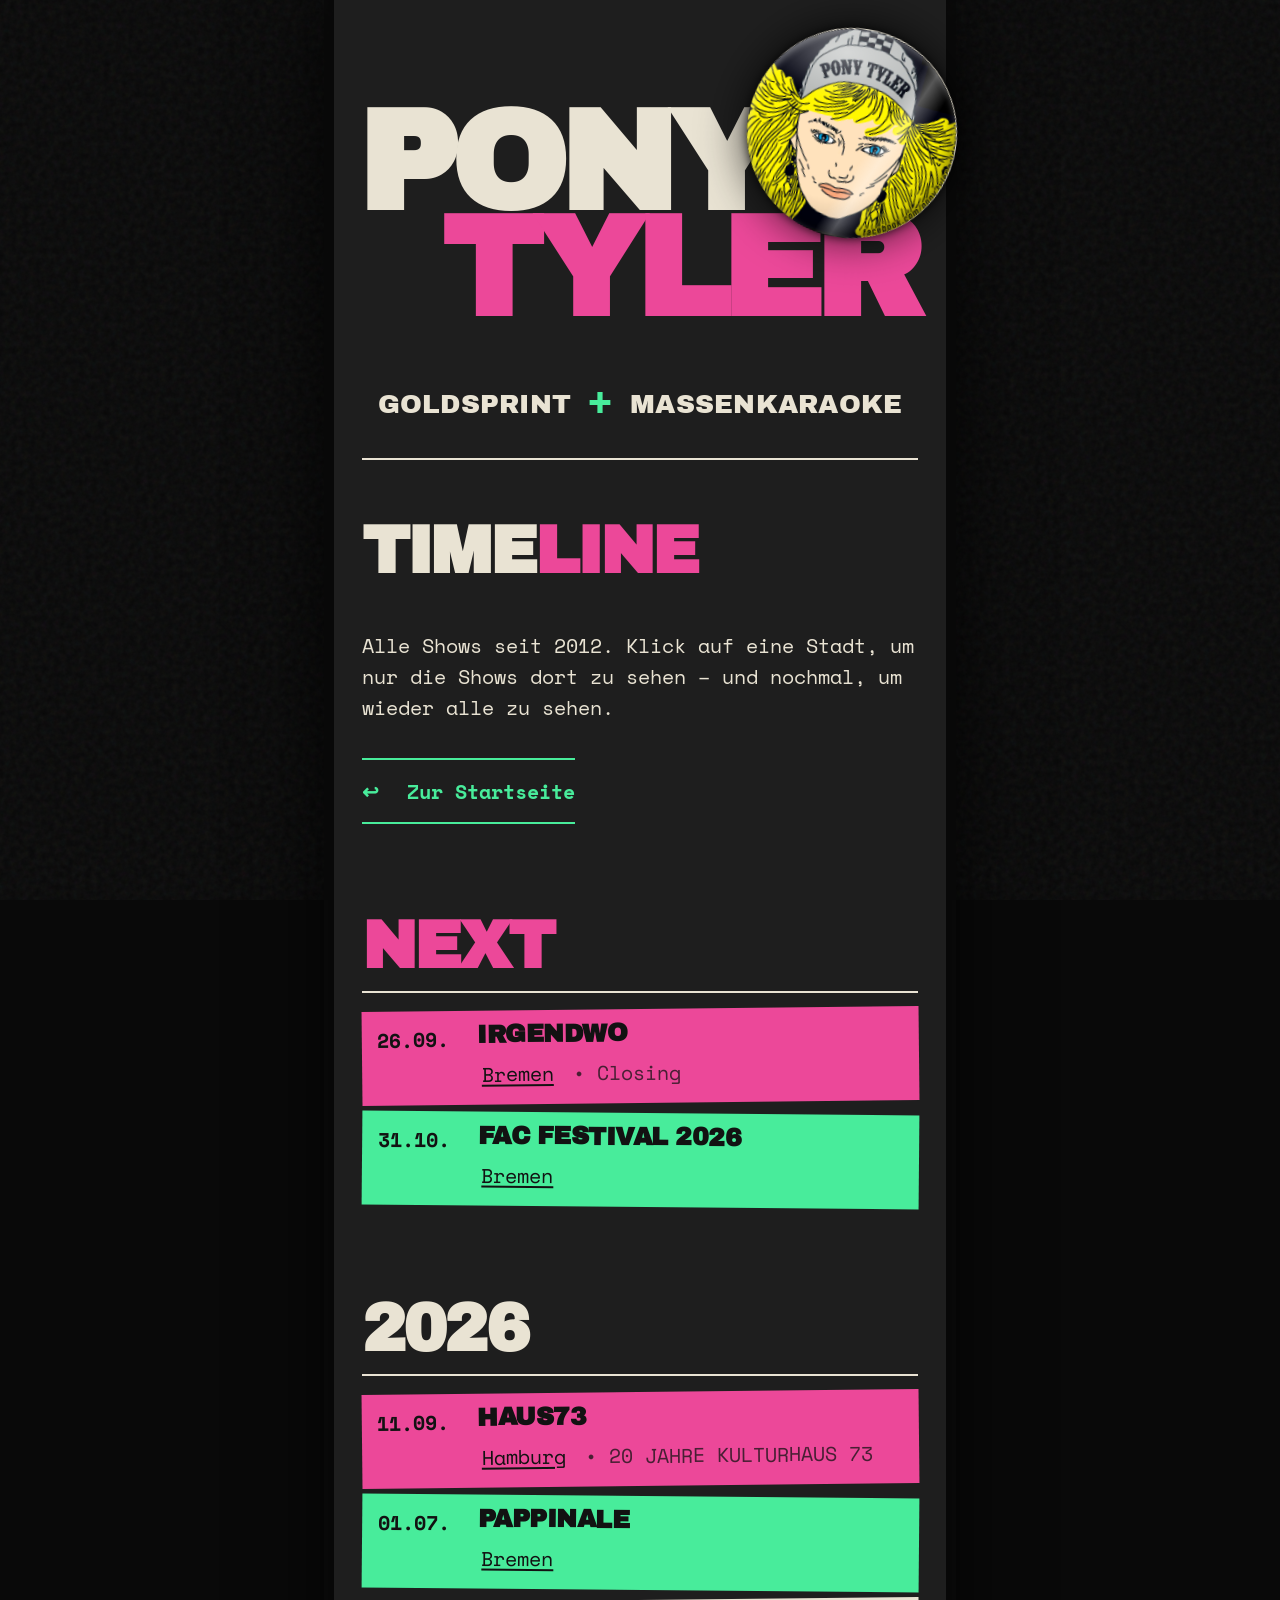
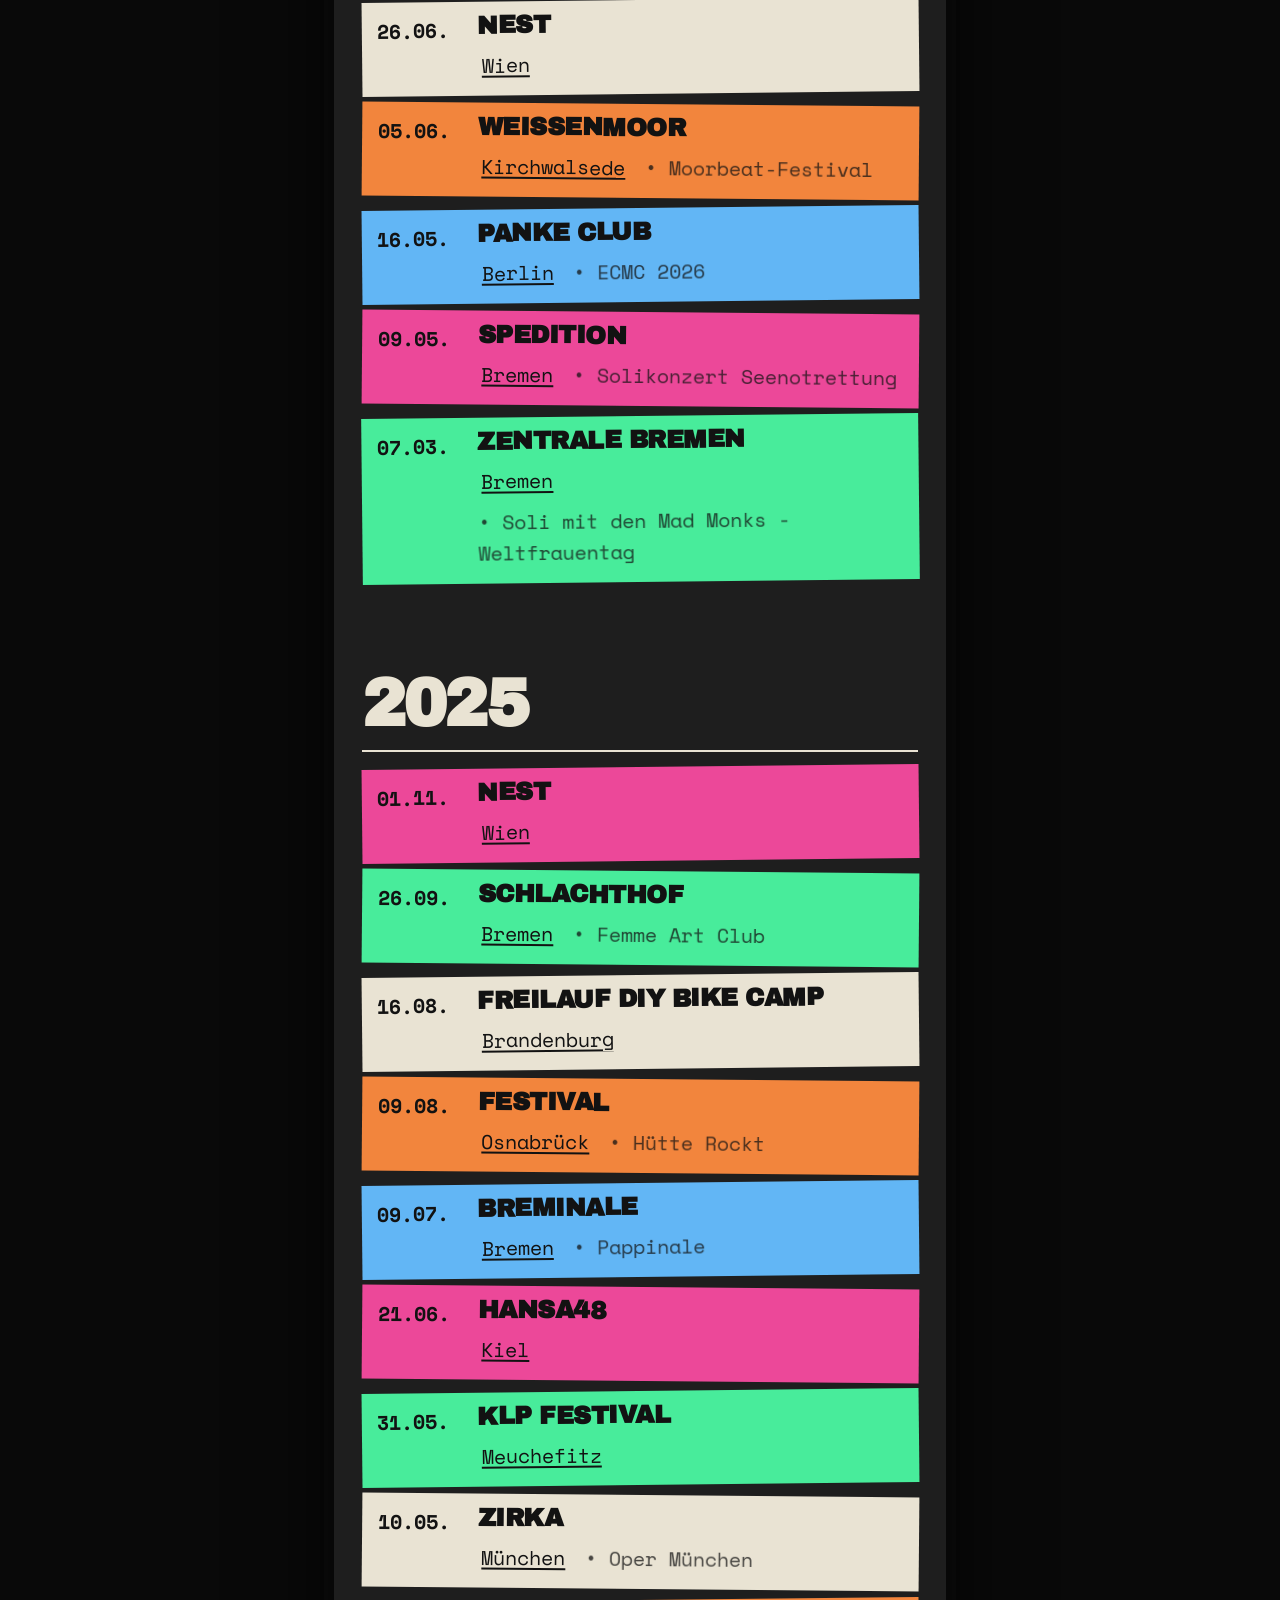
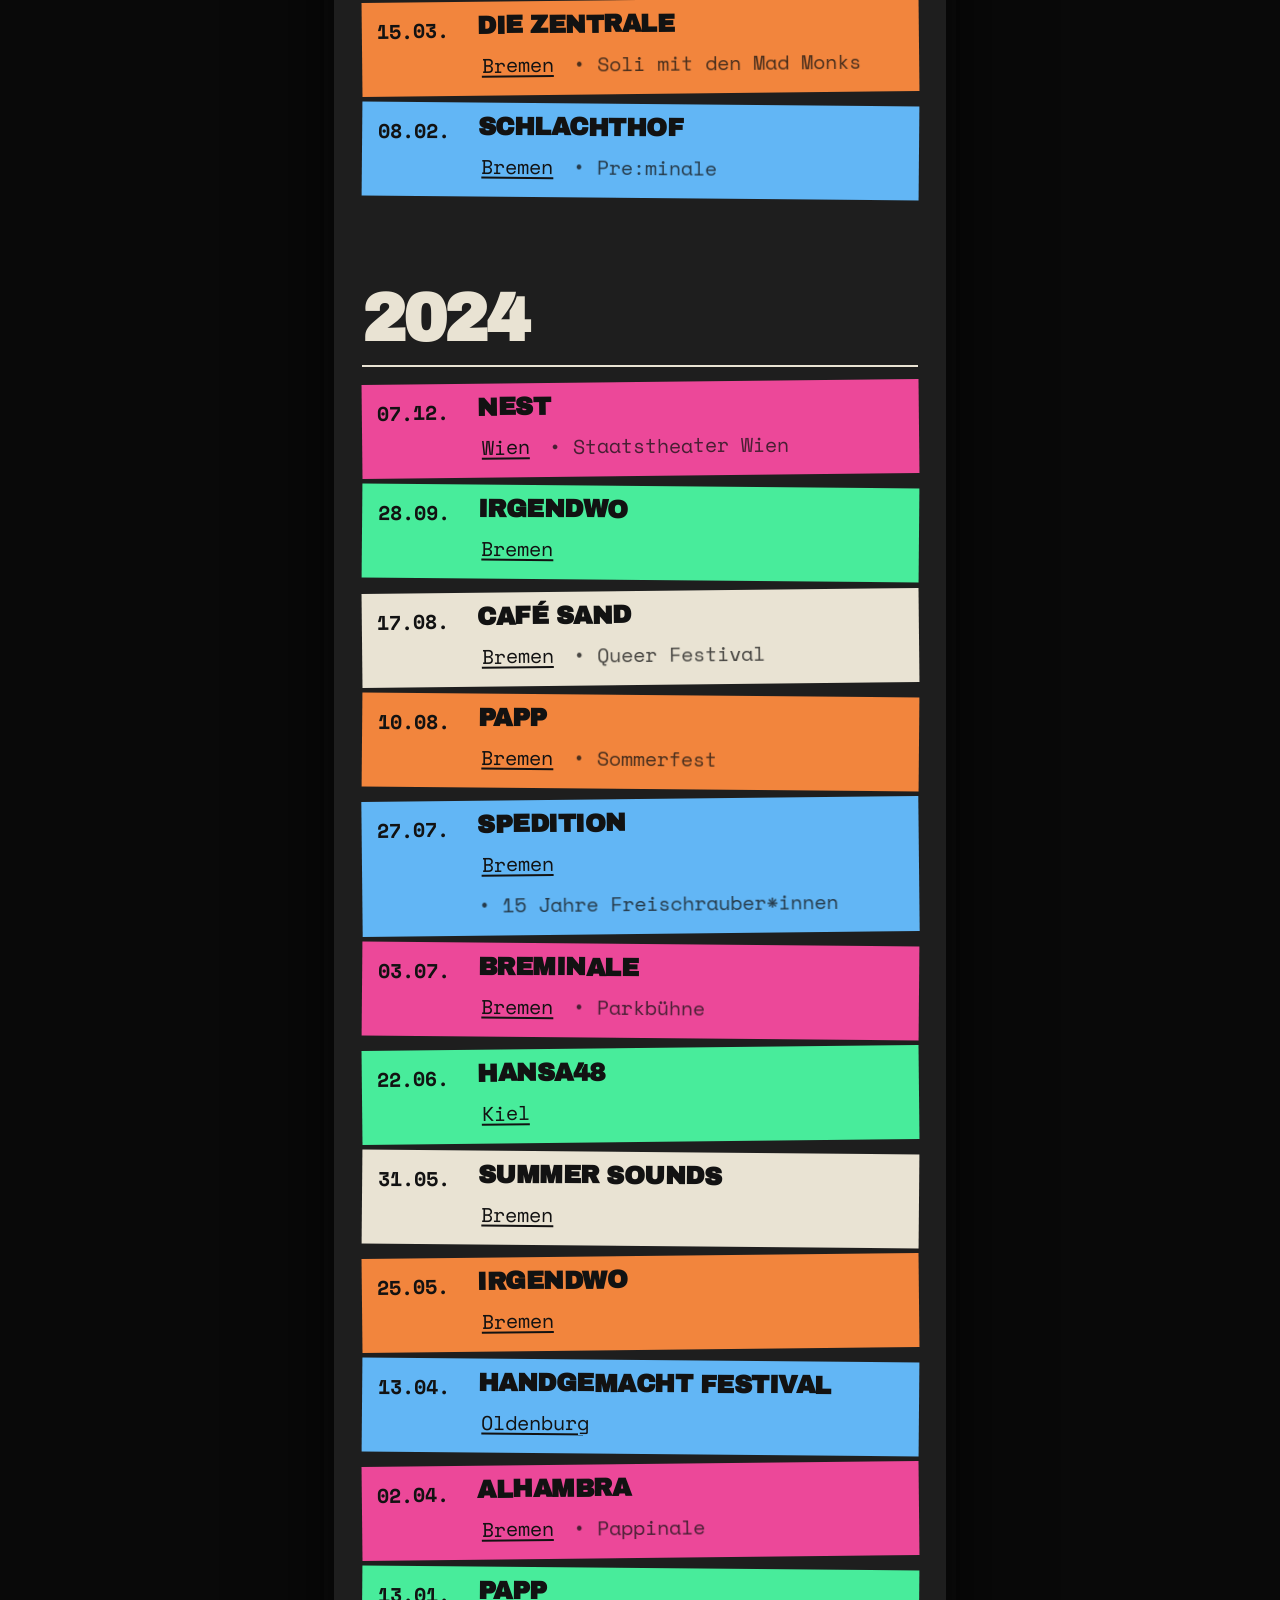
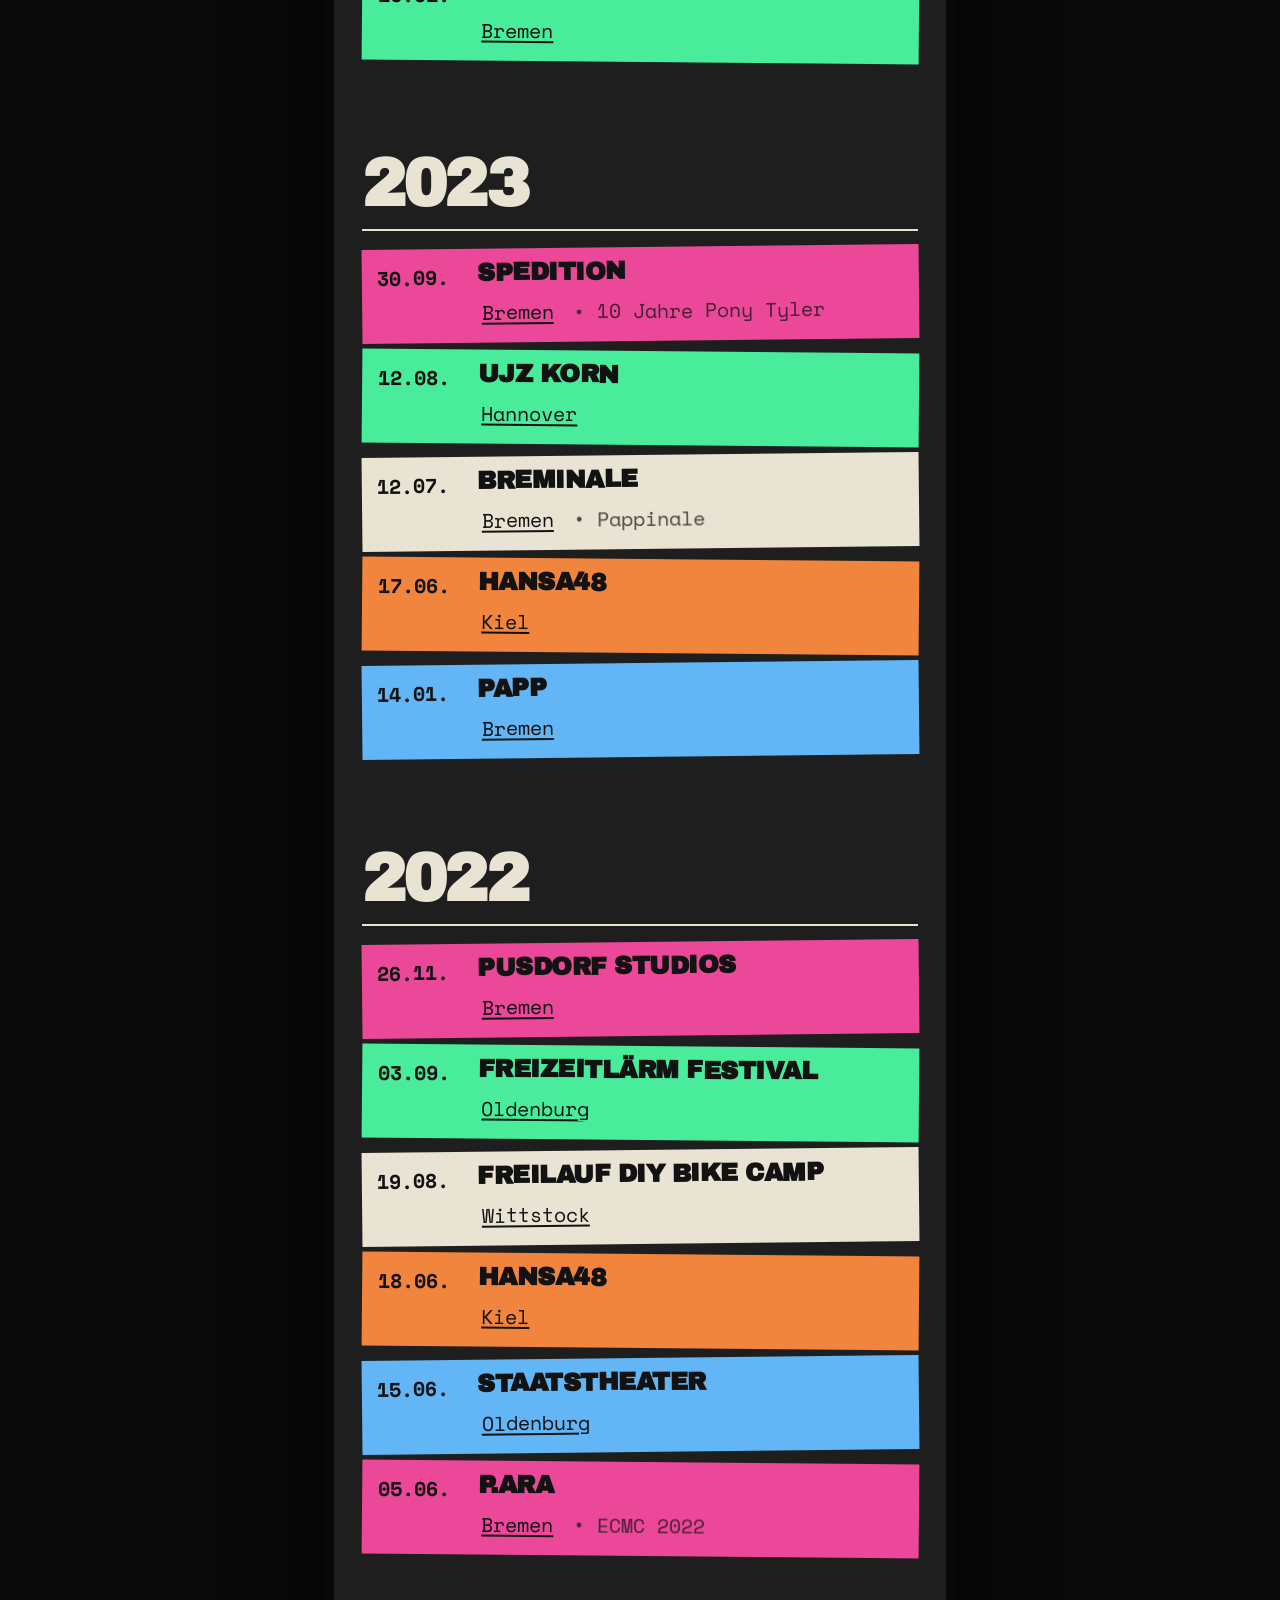
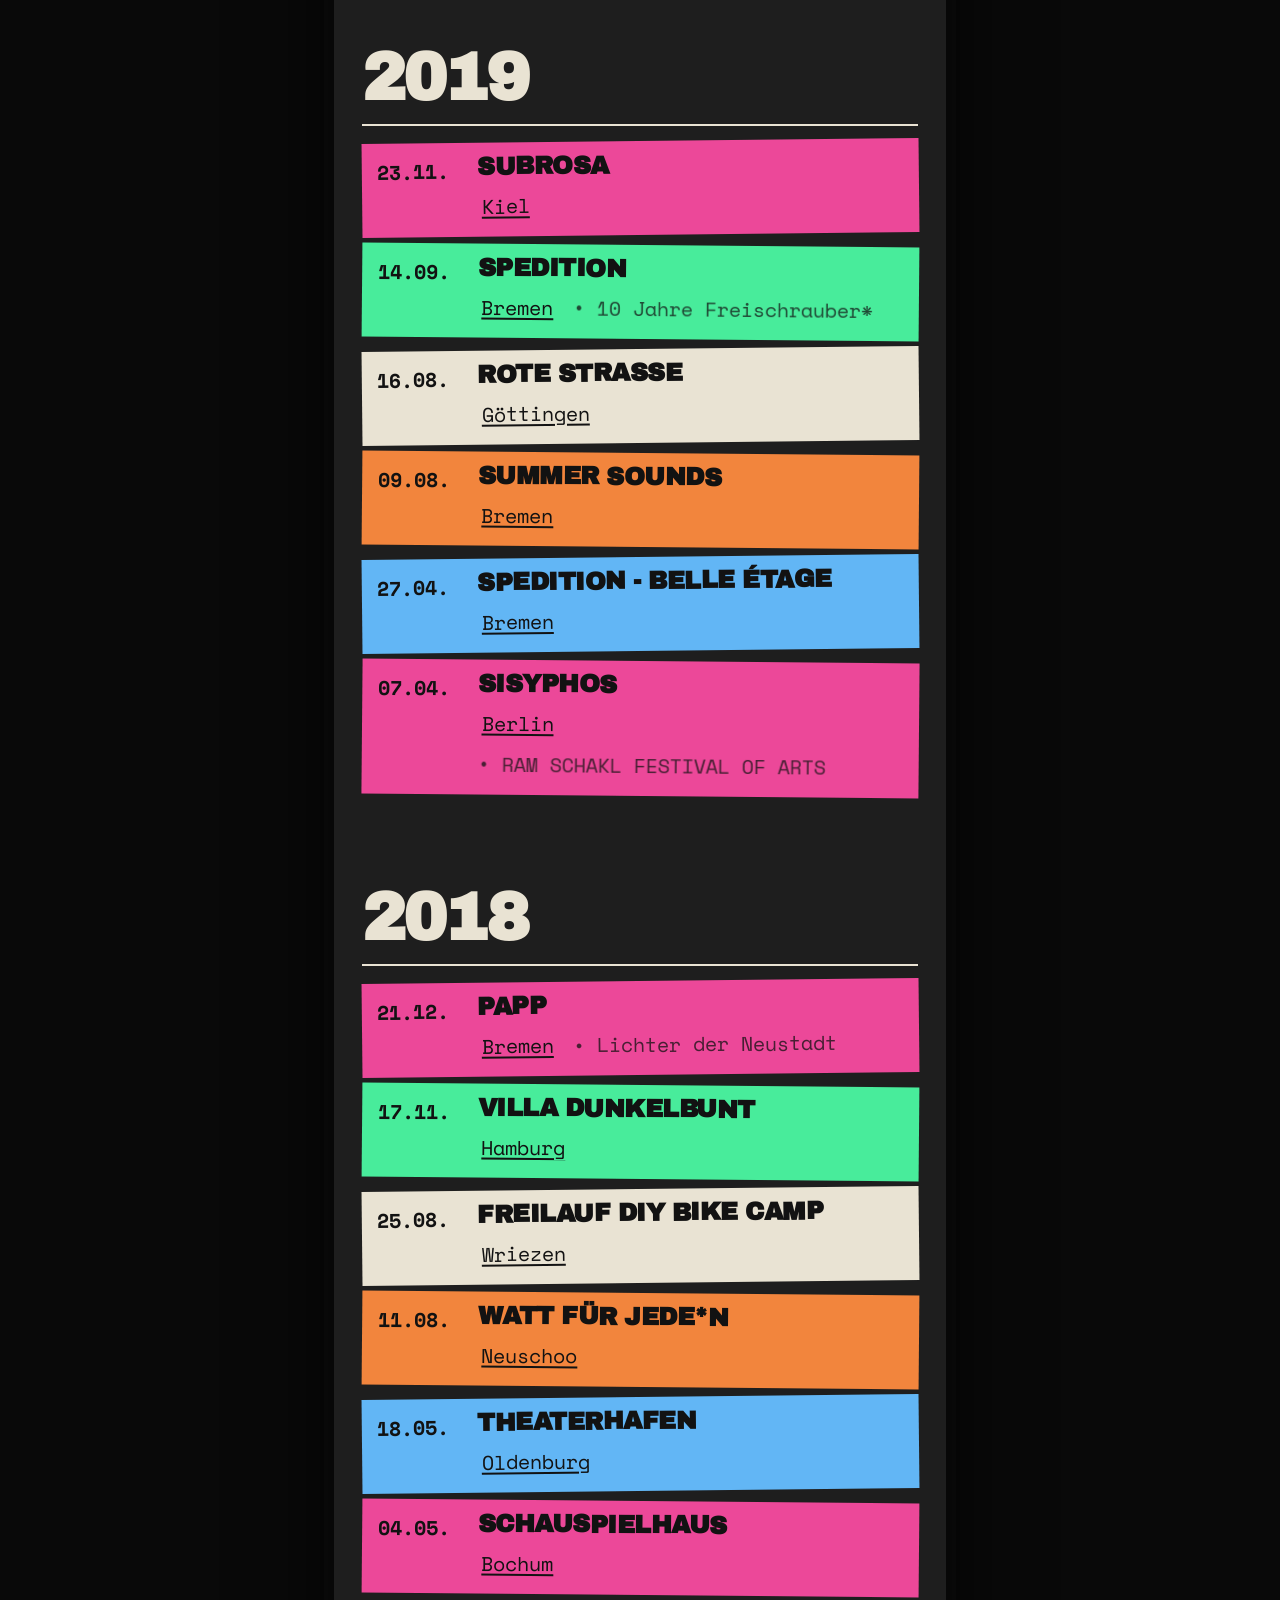
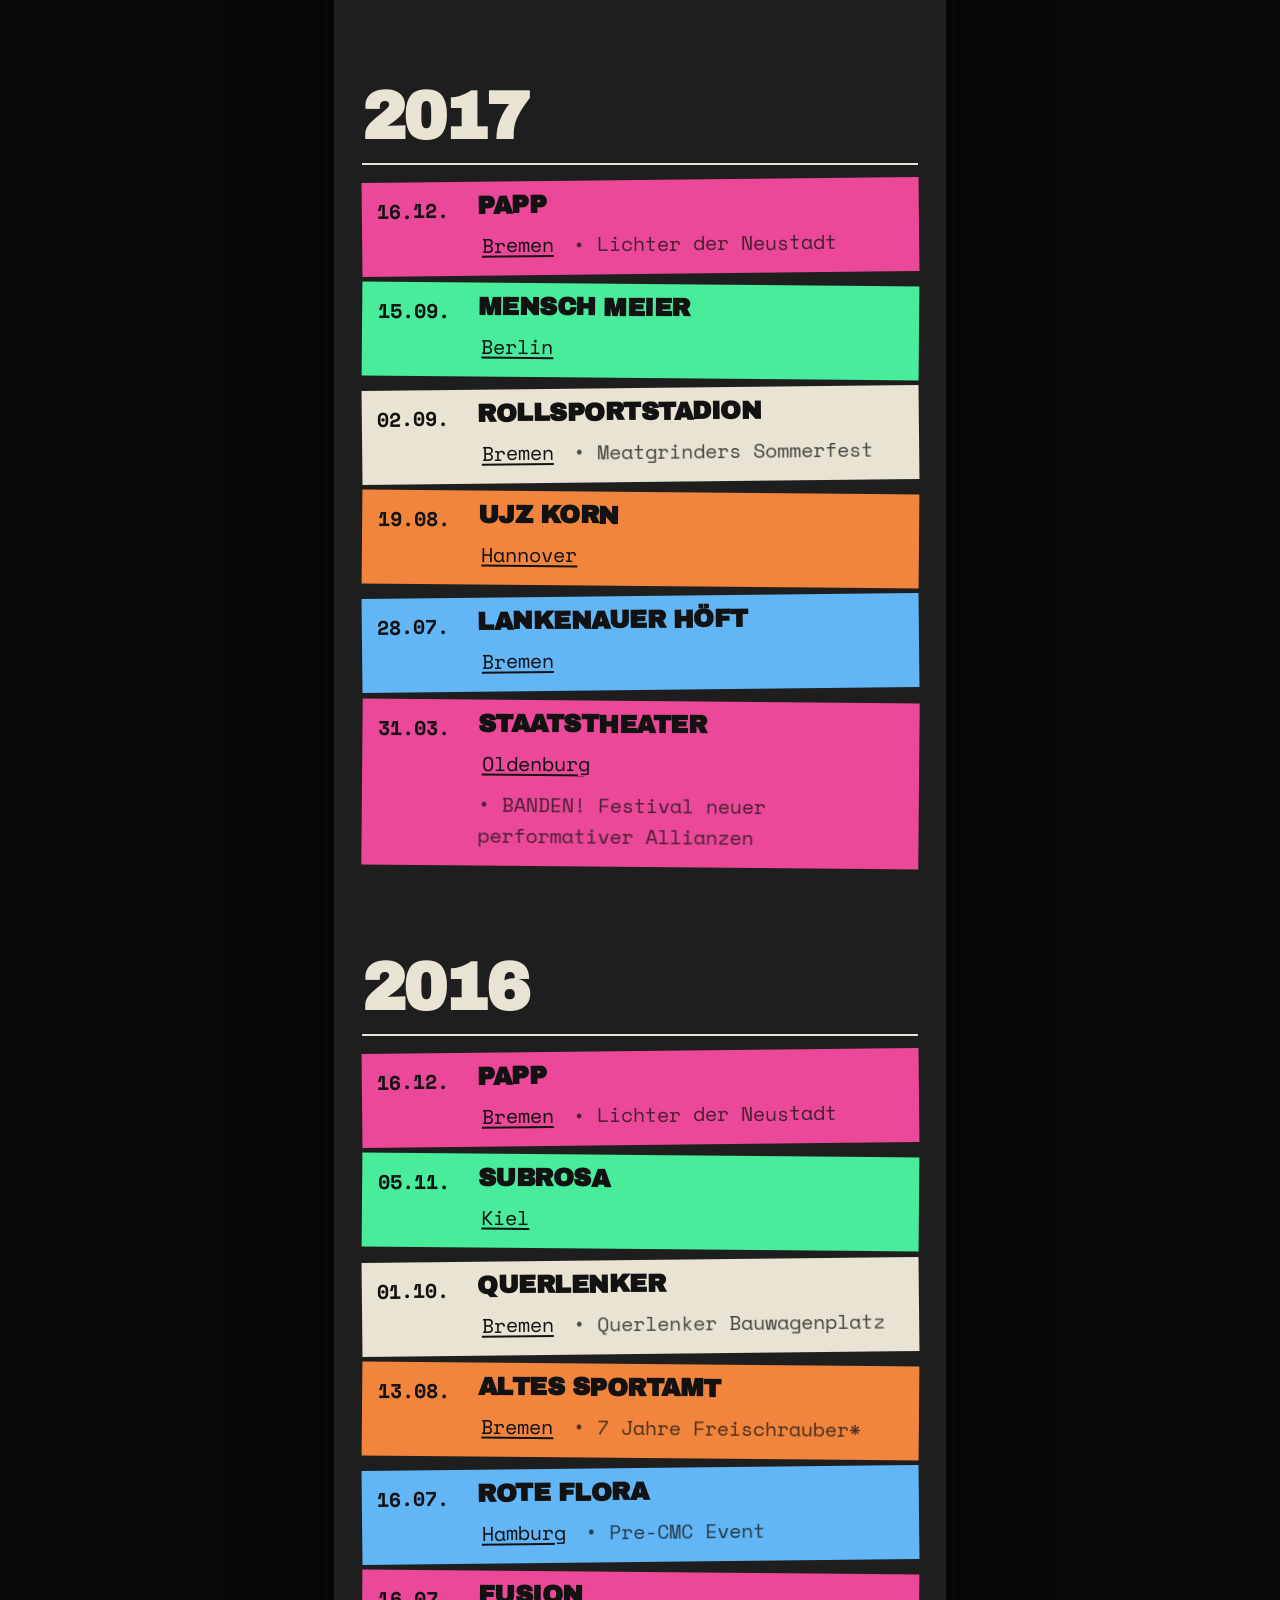
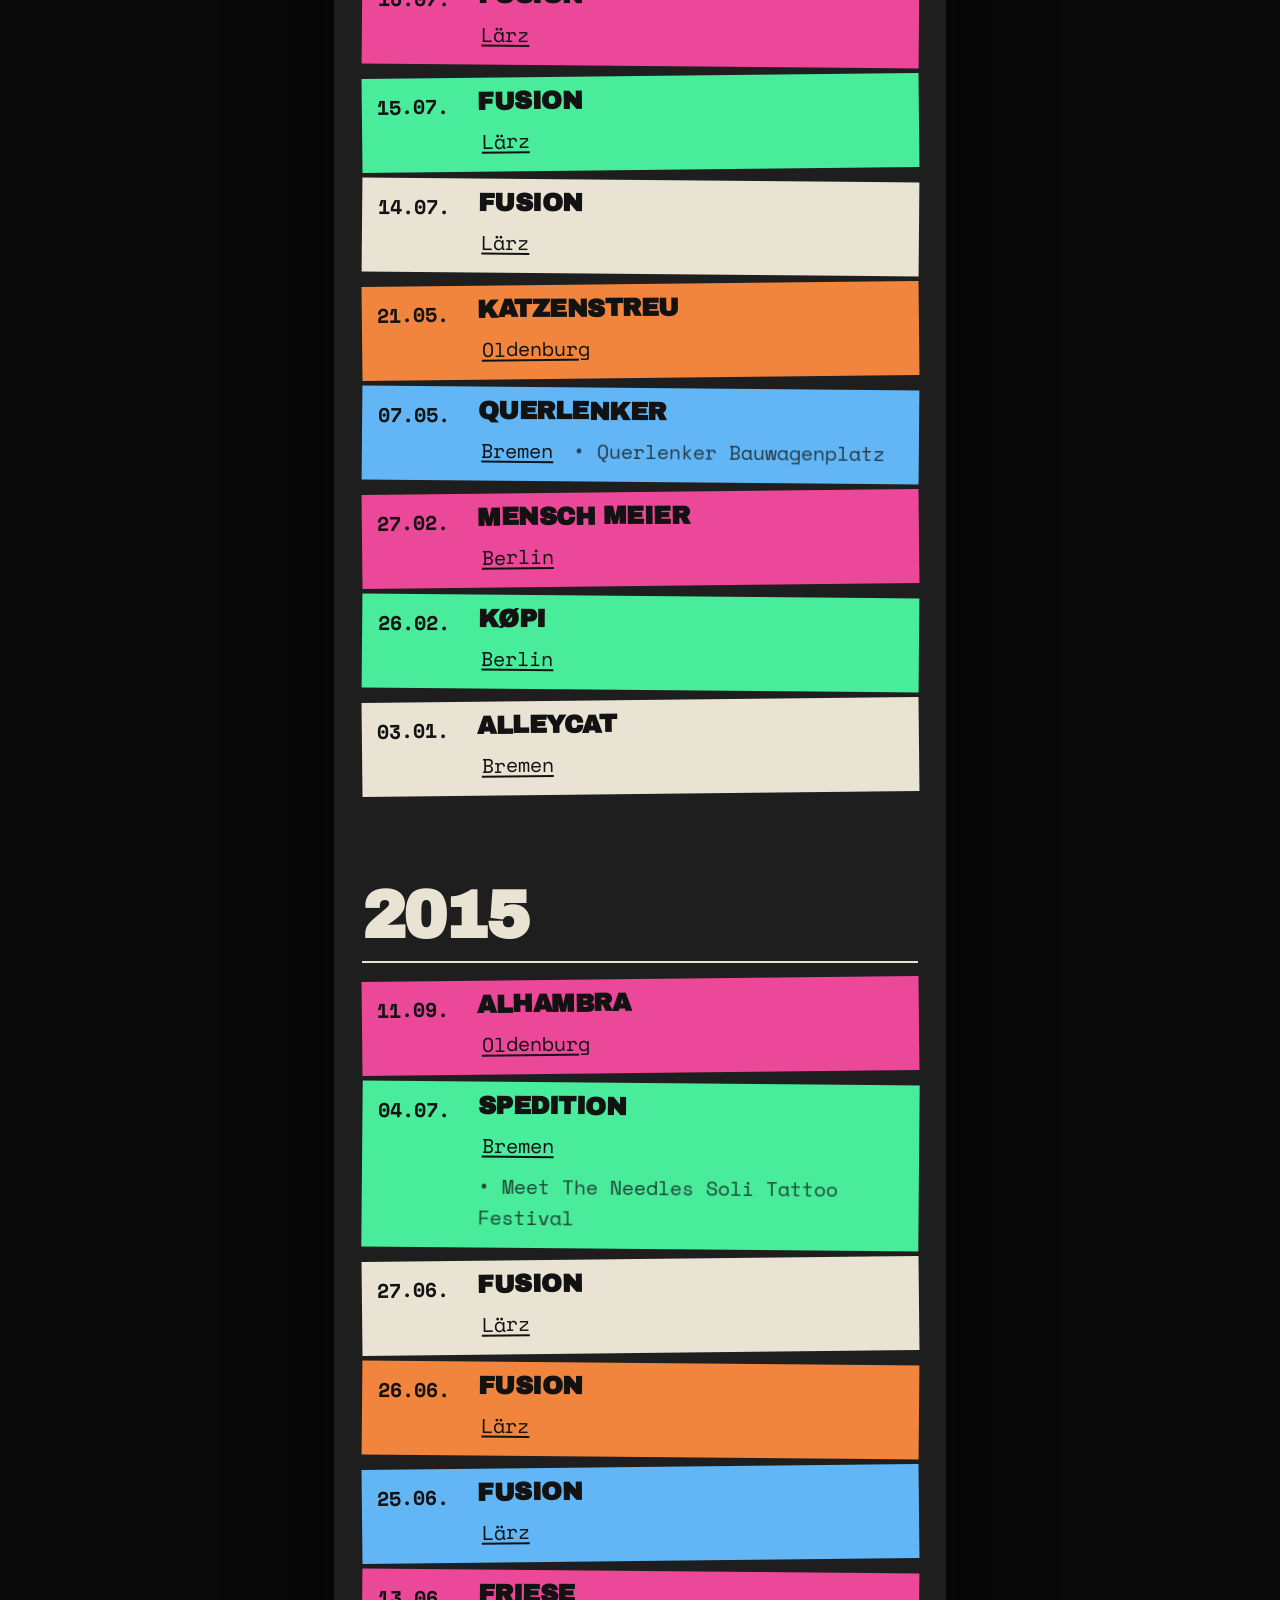
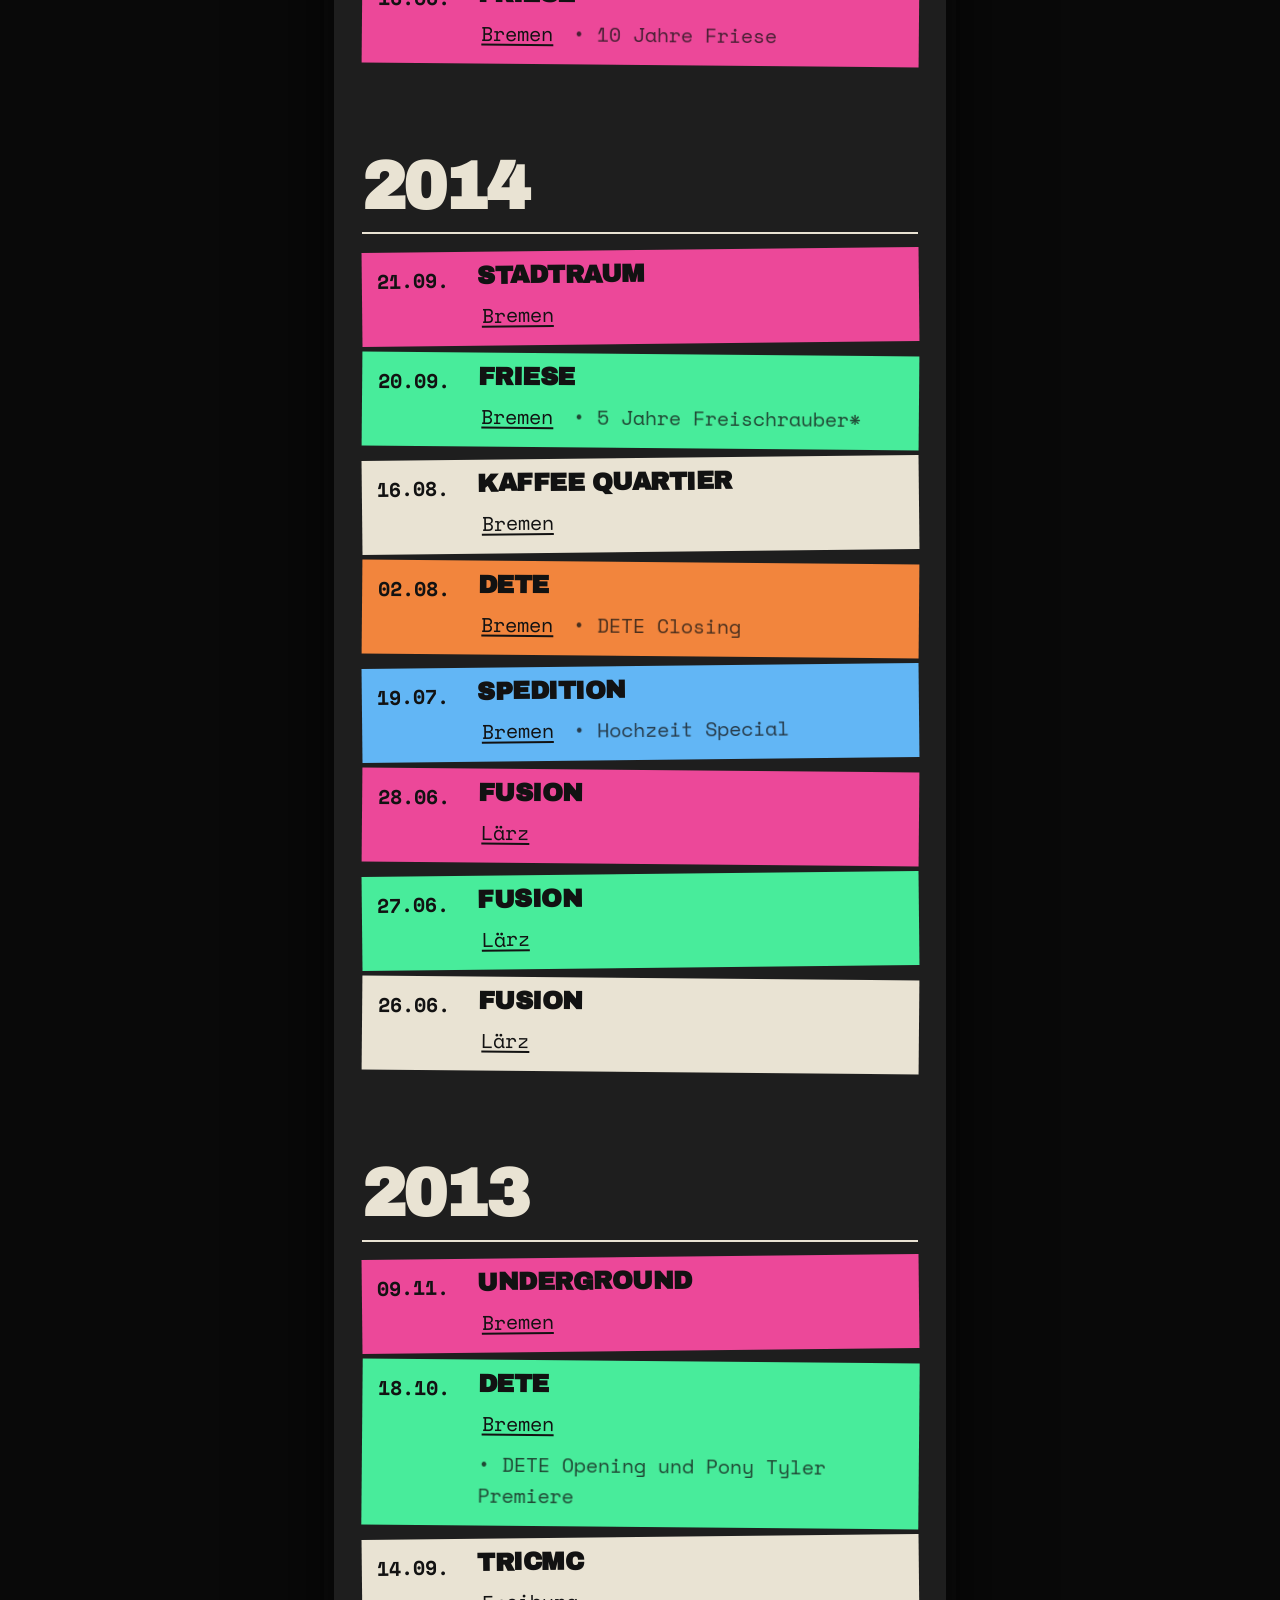
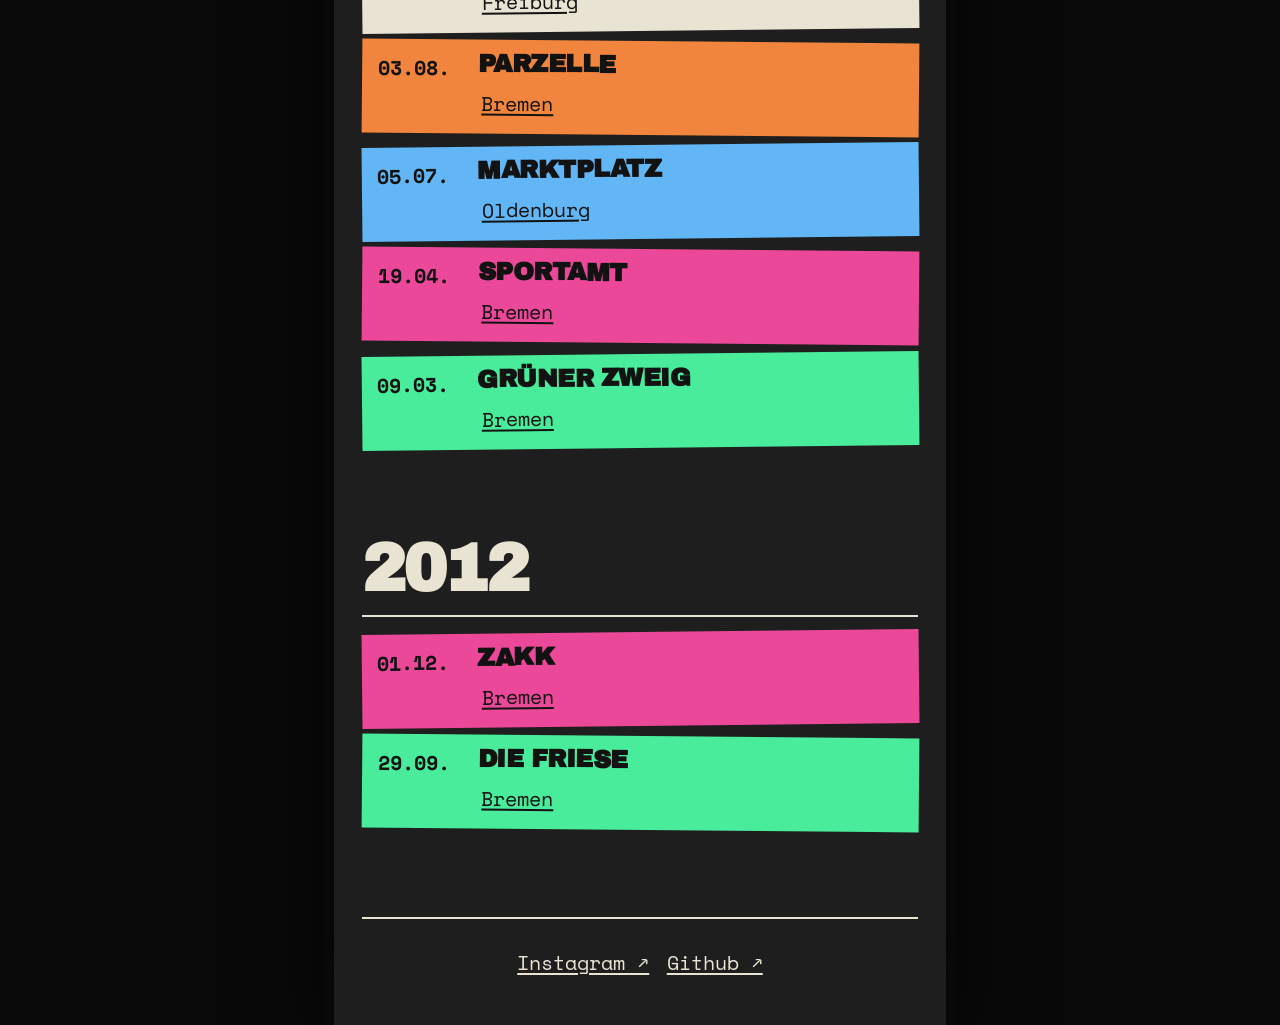
==== commit 0ae4128d: "Fix venue names for consistency and update footer link text for GitHub" ====
--- a/timeline.html
+++ b/timeline.html
@@ -72,7 +72,7 @@
           <li class="show">
             <time datetime="2026-07-01">01.07.</time>
             <div class="show-body">
-              <strong class="show-venue">PAPPINALE</strong>
+              <strong class="show-venue">Pappinale</strong>
               <p class="show-meta"><button class="show-city" type="button" data-city="Bremen">Bremen</button></p>
             </div>
           </li>
@@ -86,7 +86,7 @@
           <li class="show">
             <time datetime="2026-06-05">05.06.</time>
             <div class="show-body">
-              <strong class="show-venue">Weissenmoor</strong>
+              <strong class="show-venue">Weißenmoor</strong>
               <p class="show-meta"><button class="show-city" type="button" data-city="Kirchwalsede">Kirchwalsede</button>
               <span class="show-note">Moorbeat-Festival</span></p>
             </div>
@@ -281,7 +281,7 @@
             <div class="show-body">
               <strong class="show-venue">Alhambra</strong>
               <p class="show-meta"><button class="show-city" type="button" data-city="Bremen">Bremen</button>
-              <span class="show-note">PAPPINALE</span></p>
+              <span class="show-note">Pappinale</span></p>
             </div>
           </li>
           <li class="show">
@@ -316,7 +316,7 @@
             <div class="show-body">
               <strong class="show-venue">Breminale</strong>
               <p class="show-meta"><button class="show-city" type="button" data-city="Bremen">Bremen</button>
-              <span class="show-note">PAPPINALE</span></p>
+              <span class="show-note">Pappinale</span></p>
             </div>
           </li>
           <li class="show">
@@ -341,7 +341,7 @@
           <li class="show">
             <time datetime="2022-11-26">26.11.</time>
             <div class="show-body">
-              <strong class="show-venue">Pustdorf Studios</strong>
+              <strong class="show-venue">Pusdorf Studios</strong>
               <p class="show-meta"><button class="show-city" type="button" data-city="Bremen">Bremen</button></p>
             </div>
           </li>
@@ -823,7 +823,6 @@
     <footer class="footer">
       <nav aria-label="Social Media">
         <a href="https://www.instagram.com/pony.tyler" target="_blank" rel="noreferrer">Instagram ↗</a>
-        <a href="https://www.facebook.com/pony.tyler.goldsprint/" target="_blank" rel="noreferrer">Facebook ↗</a>
         <a href="https://github.com/ragsnas/ponytyler-rennleitung" target="_blank" rel="noreferrer">Github ↗</a>
       </nav>
     </footer>
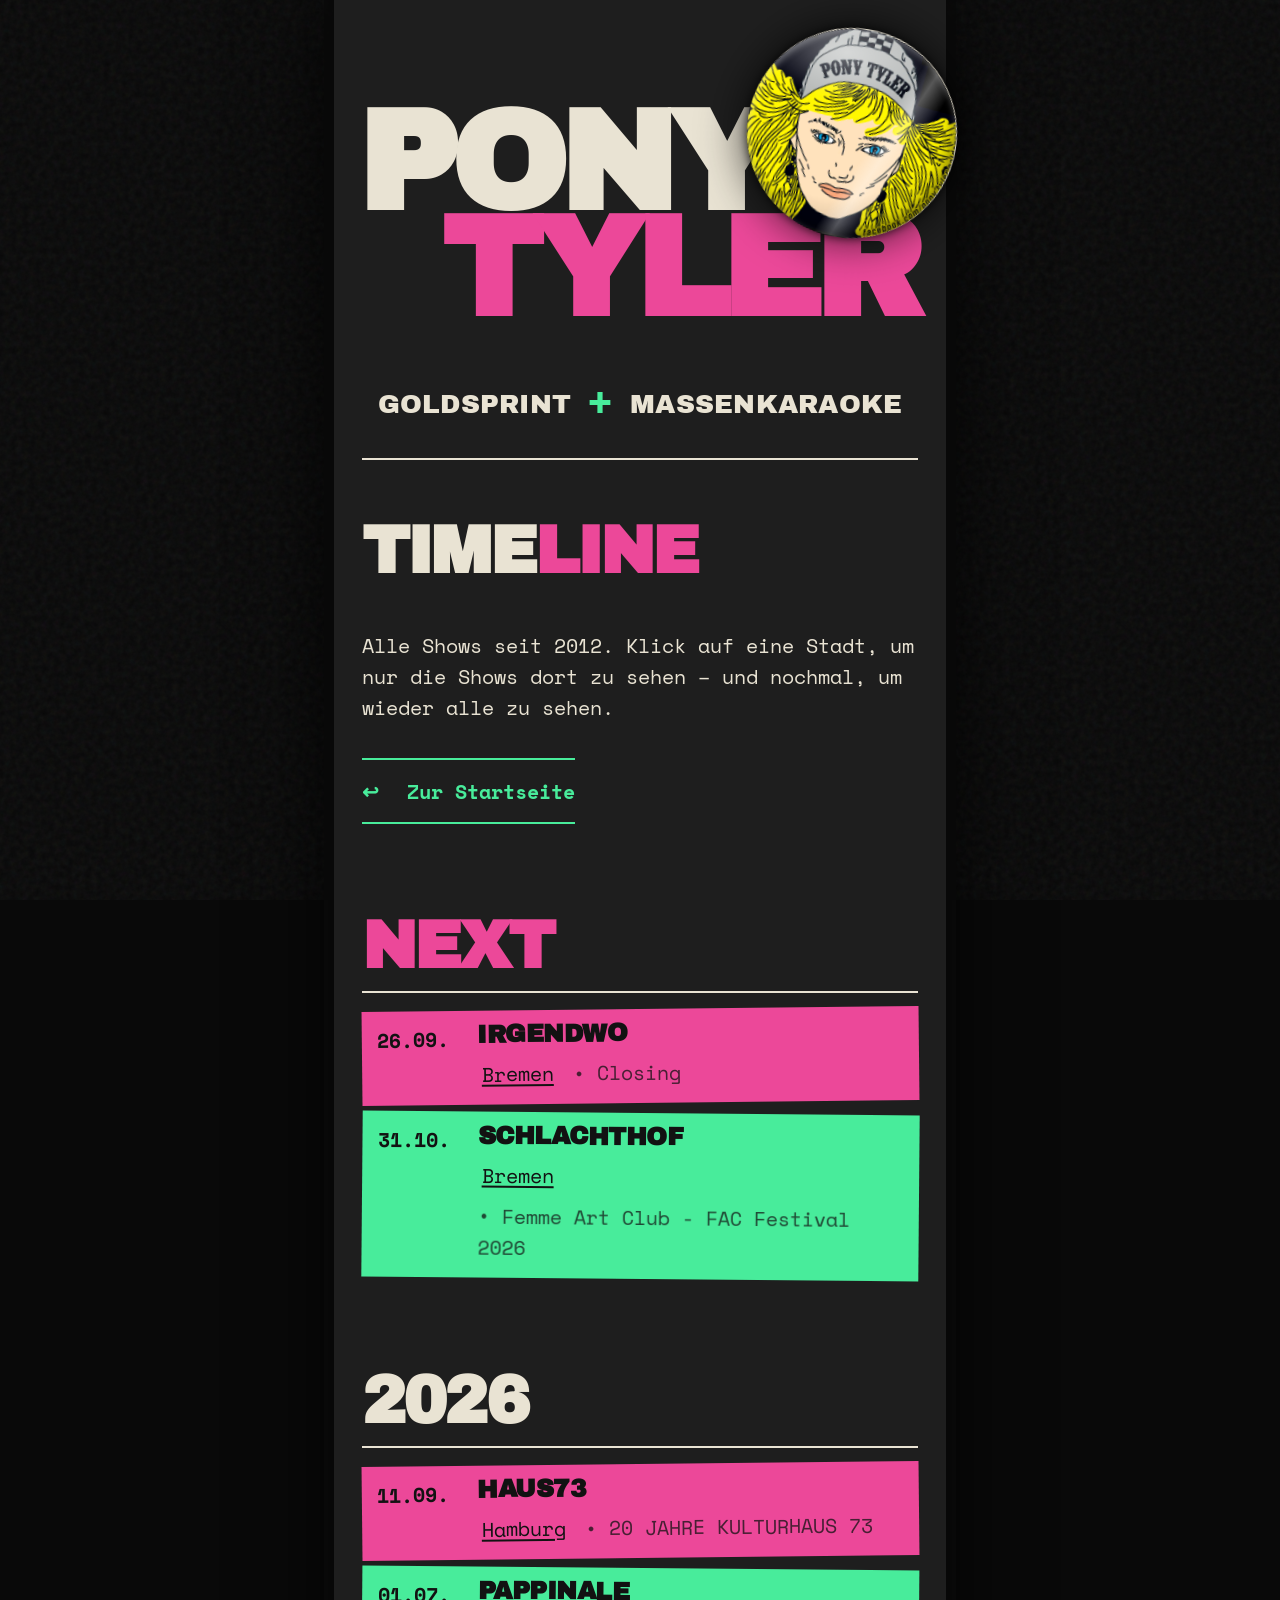
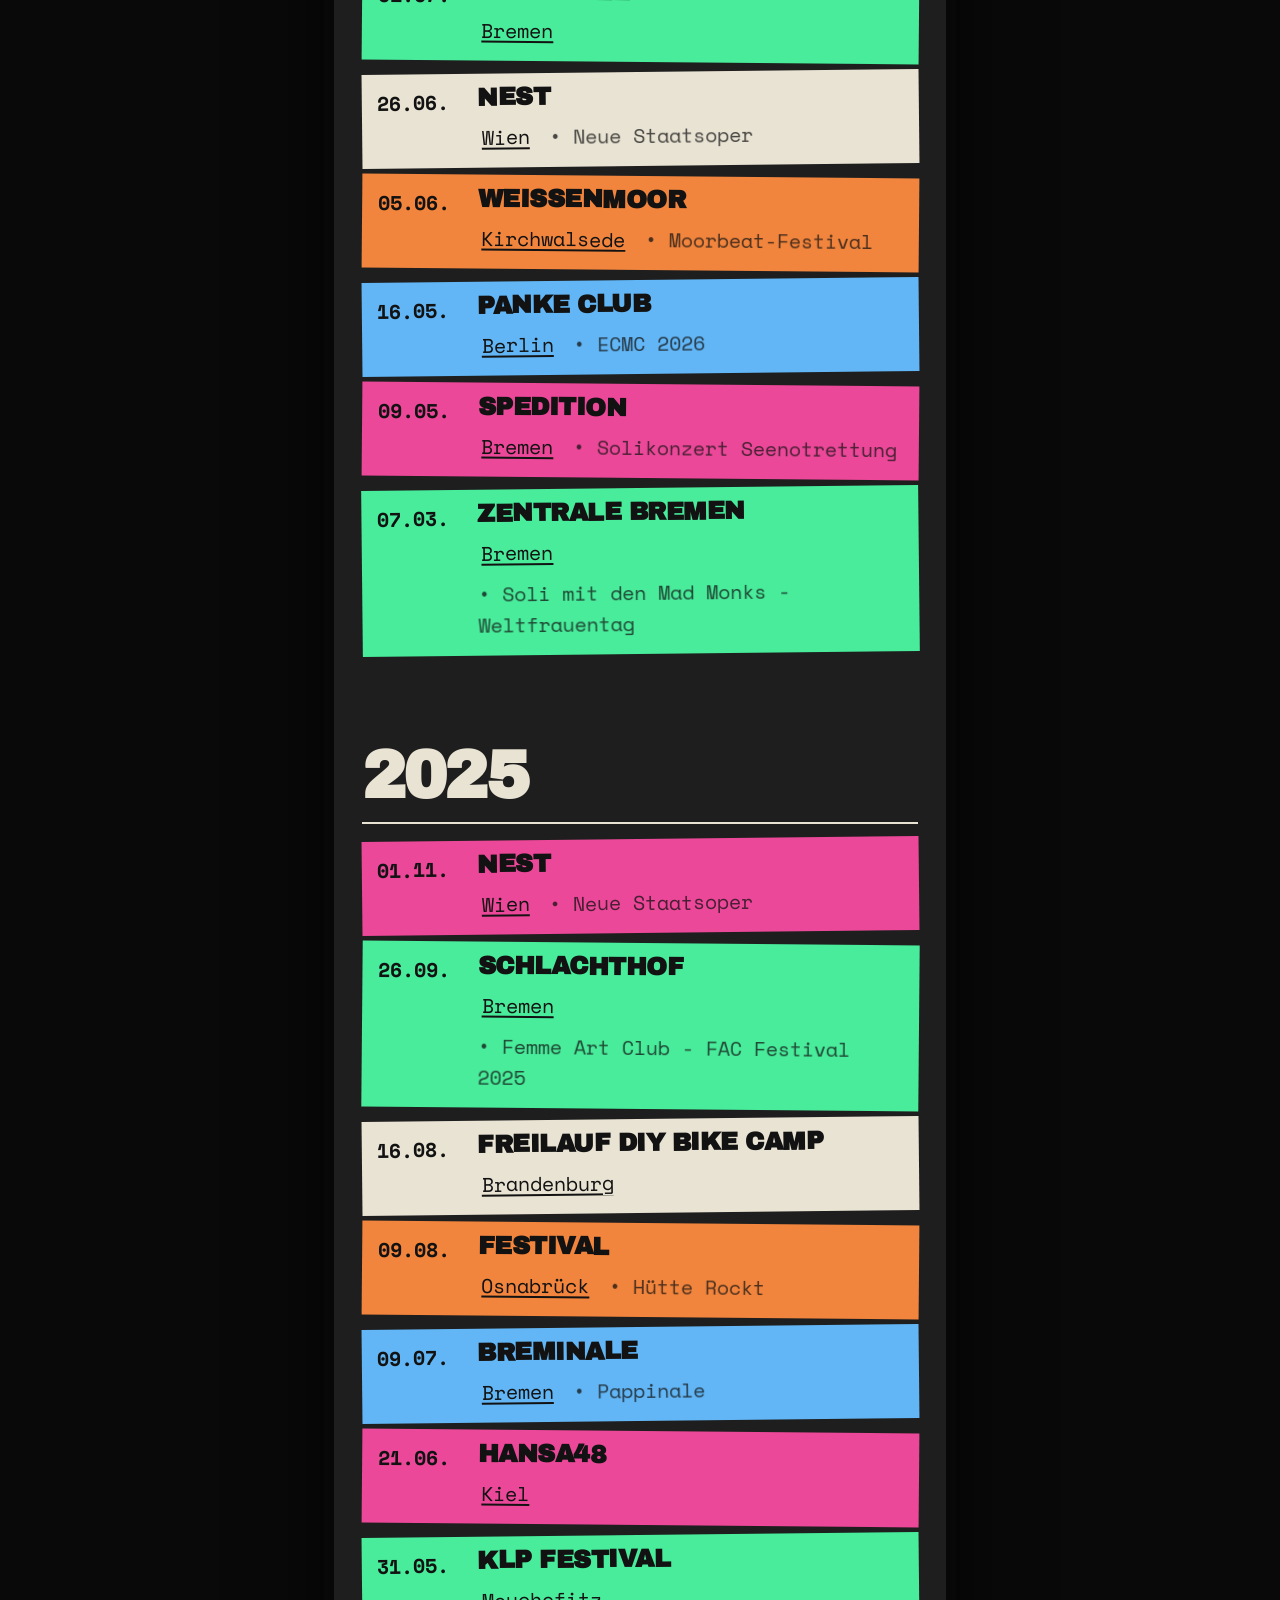
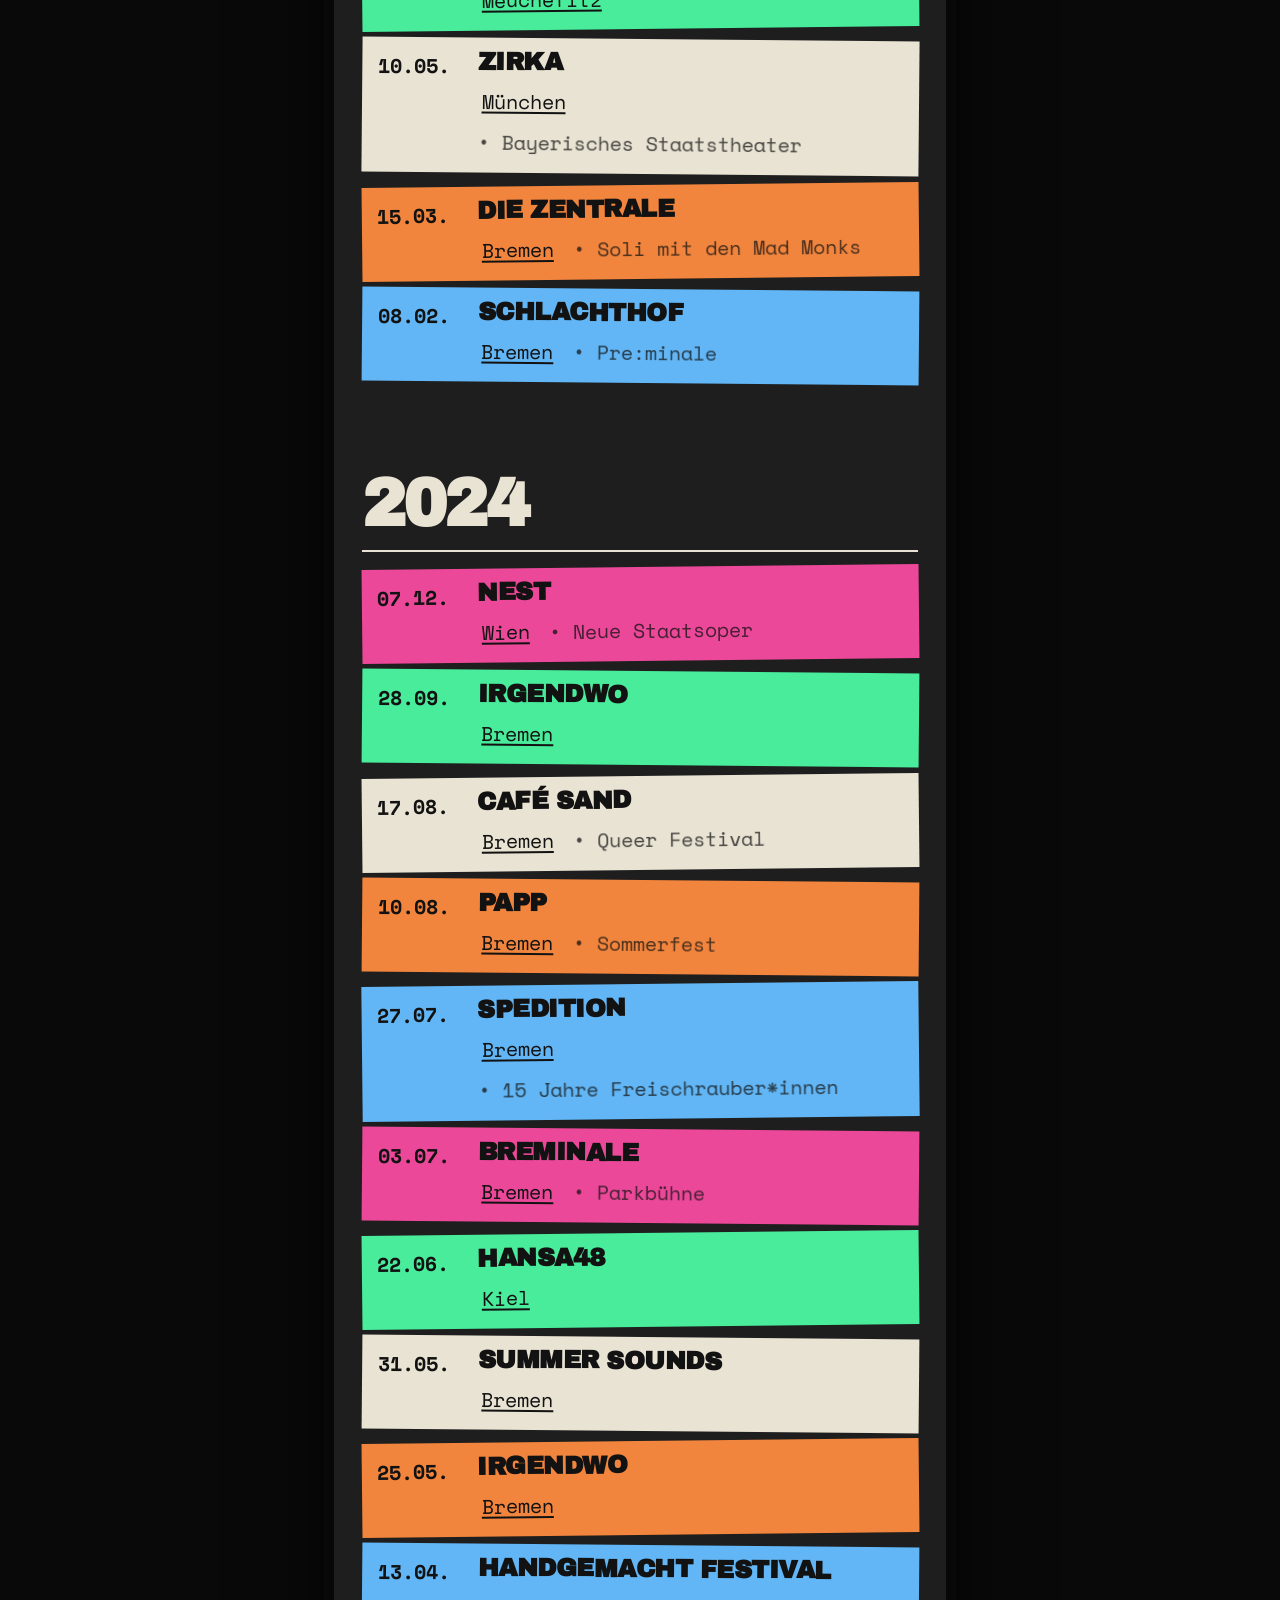
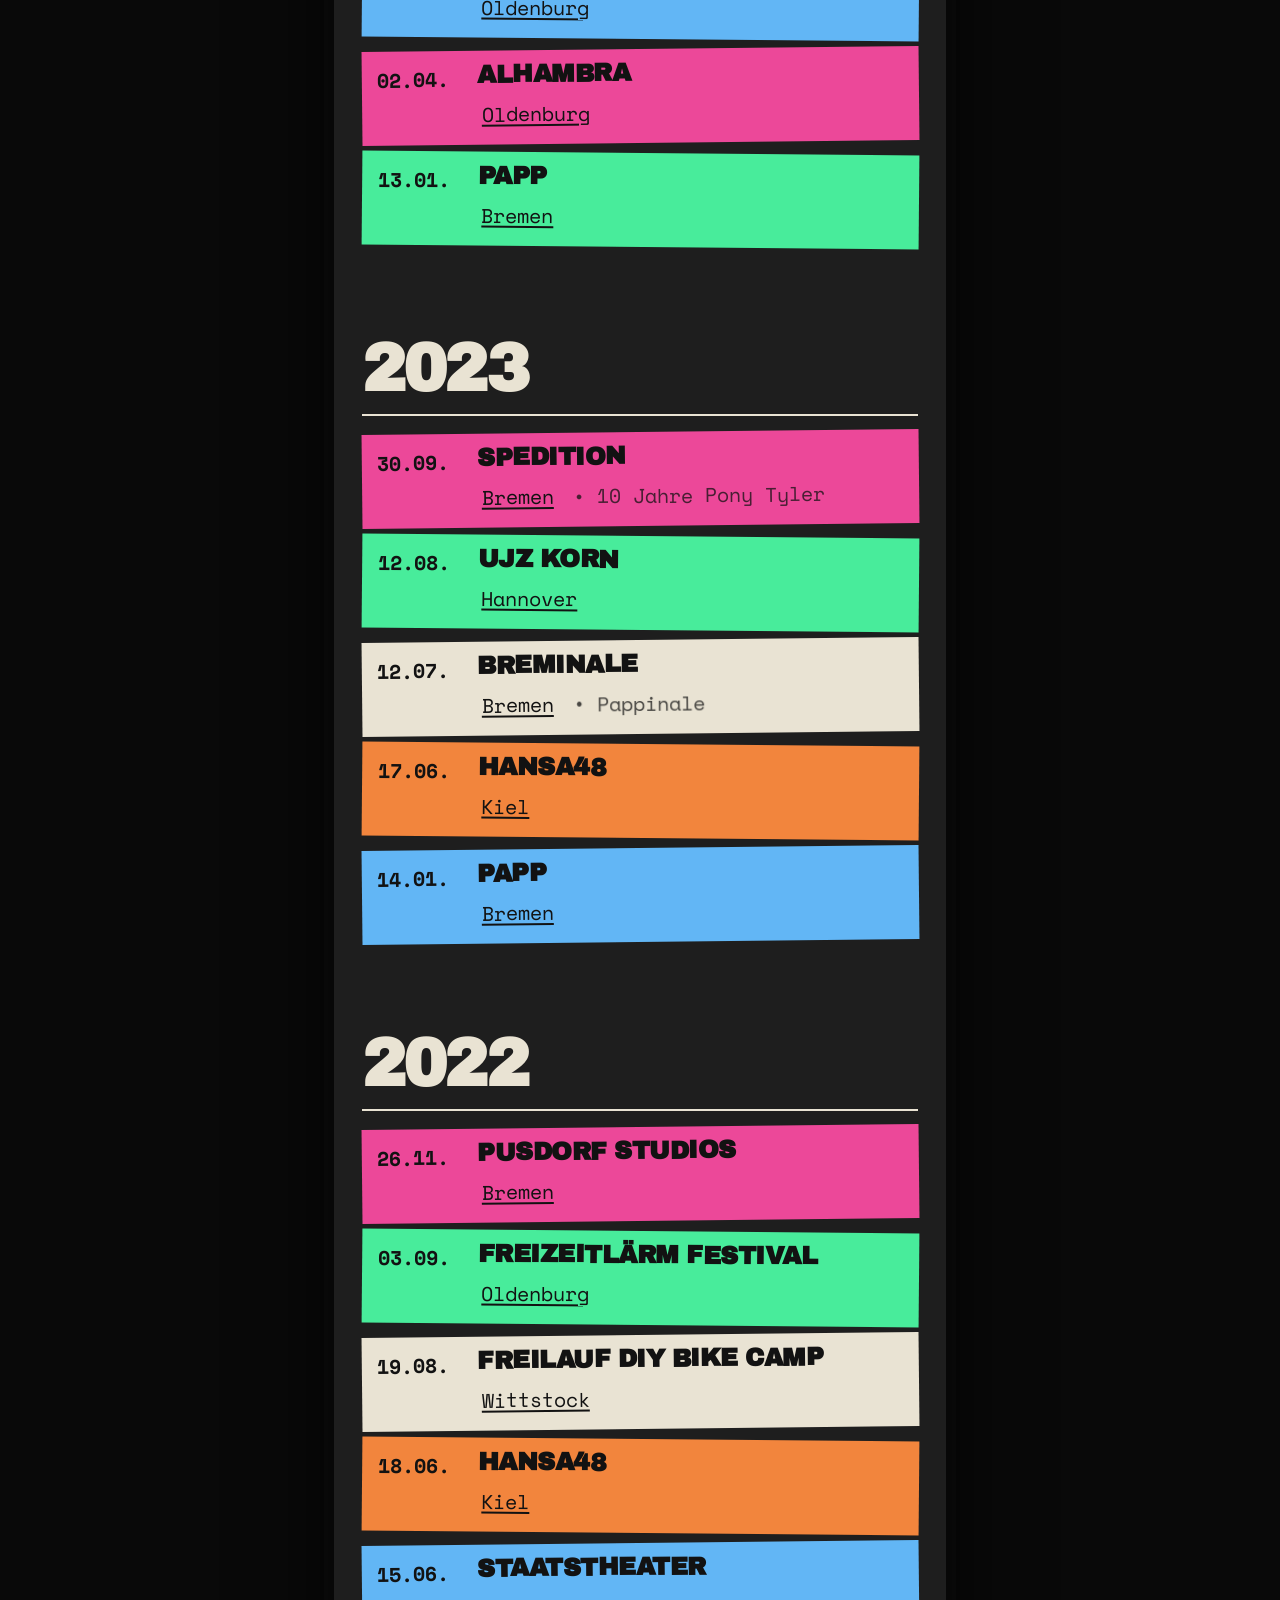
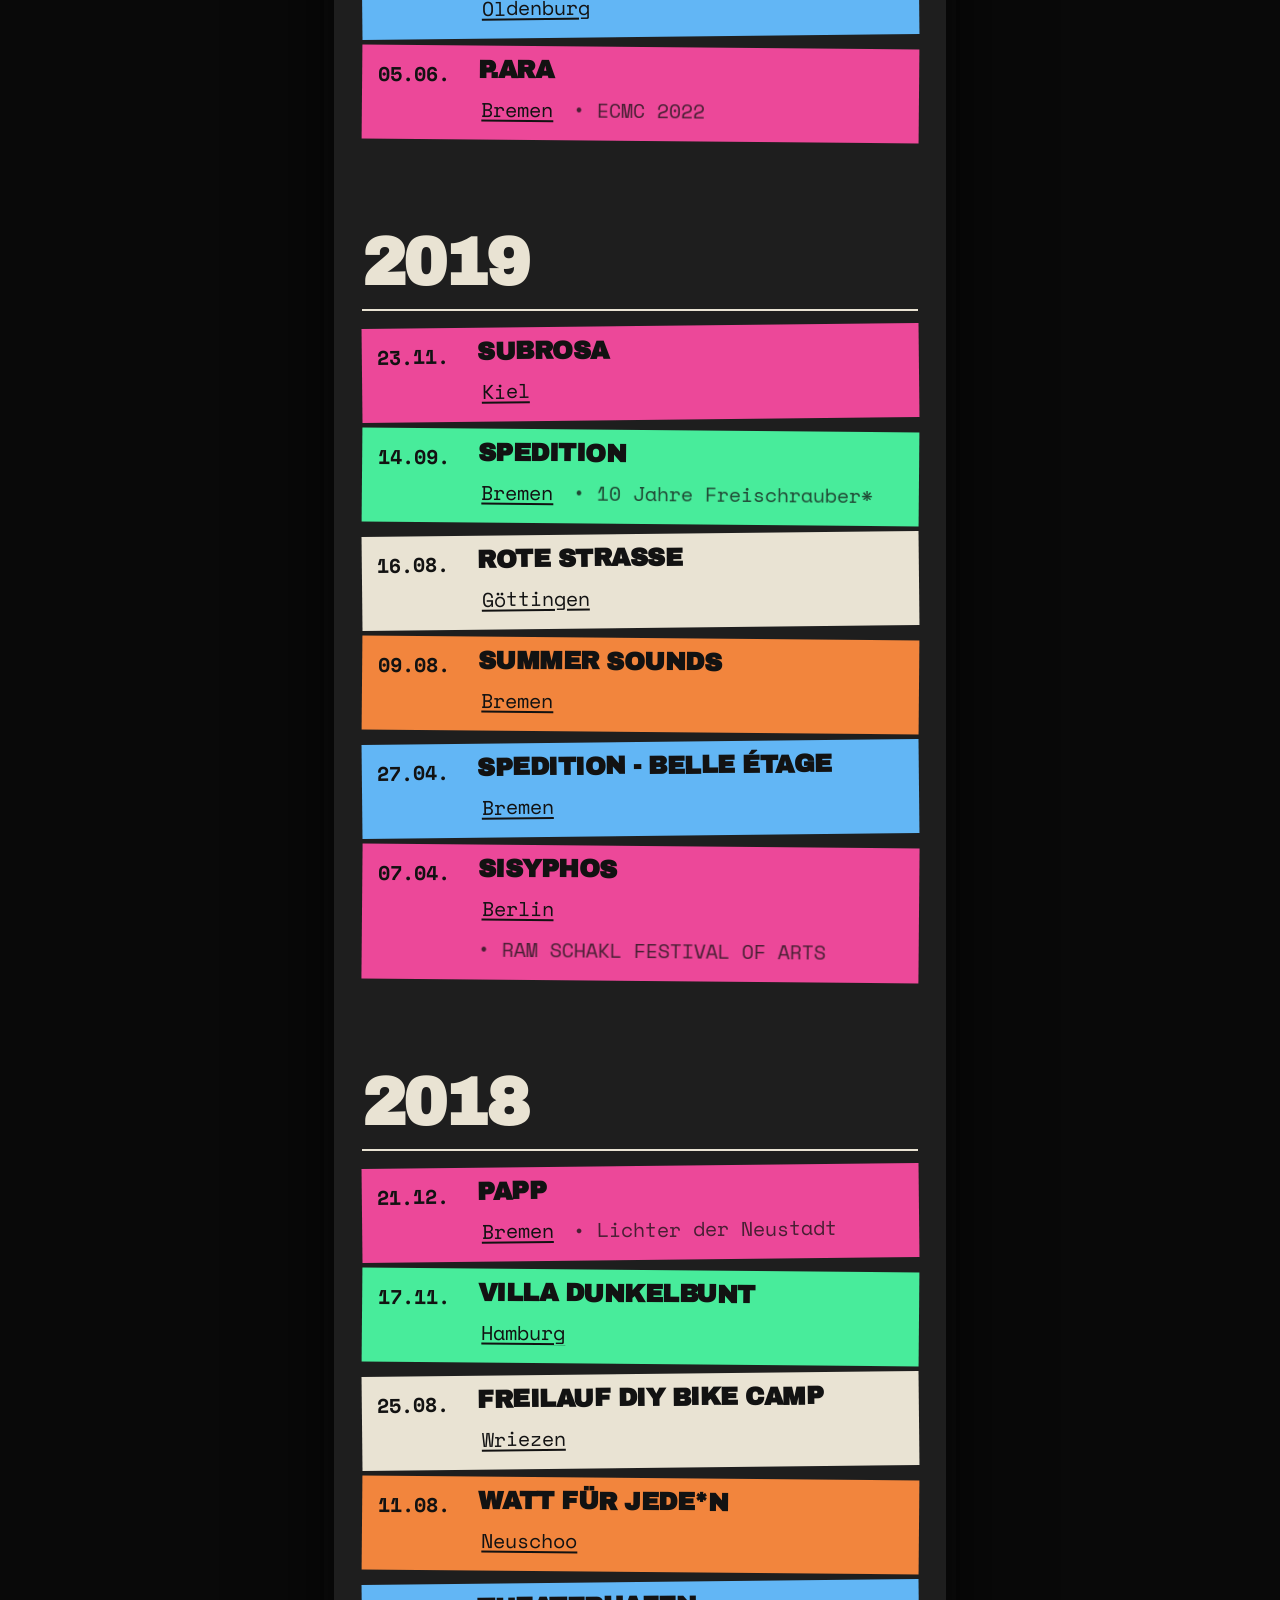
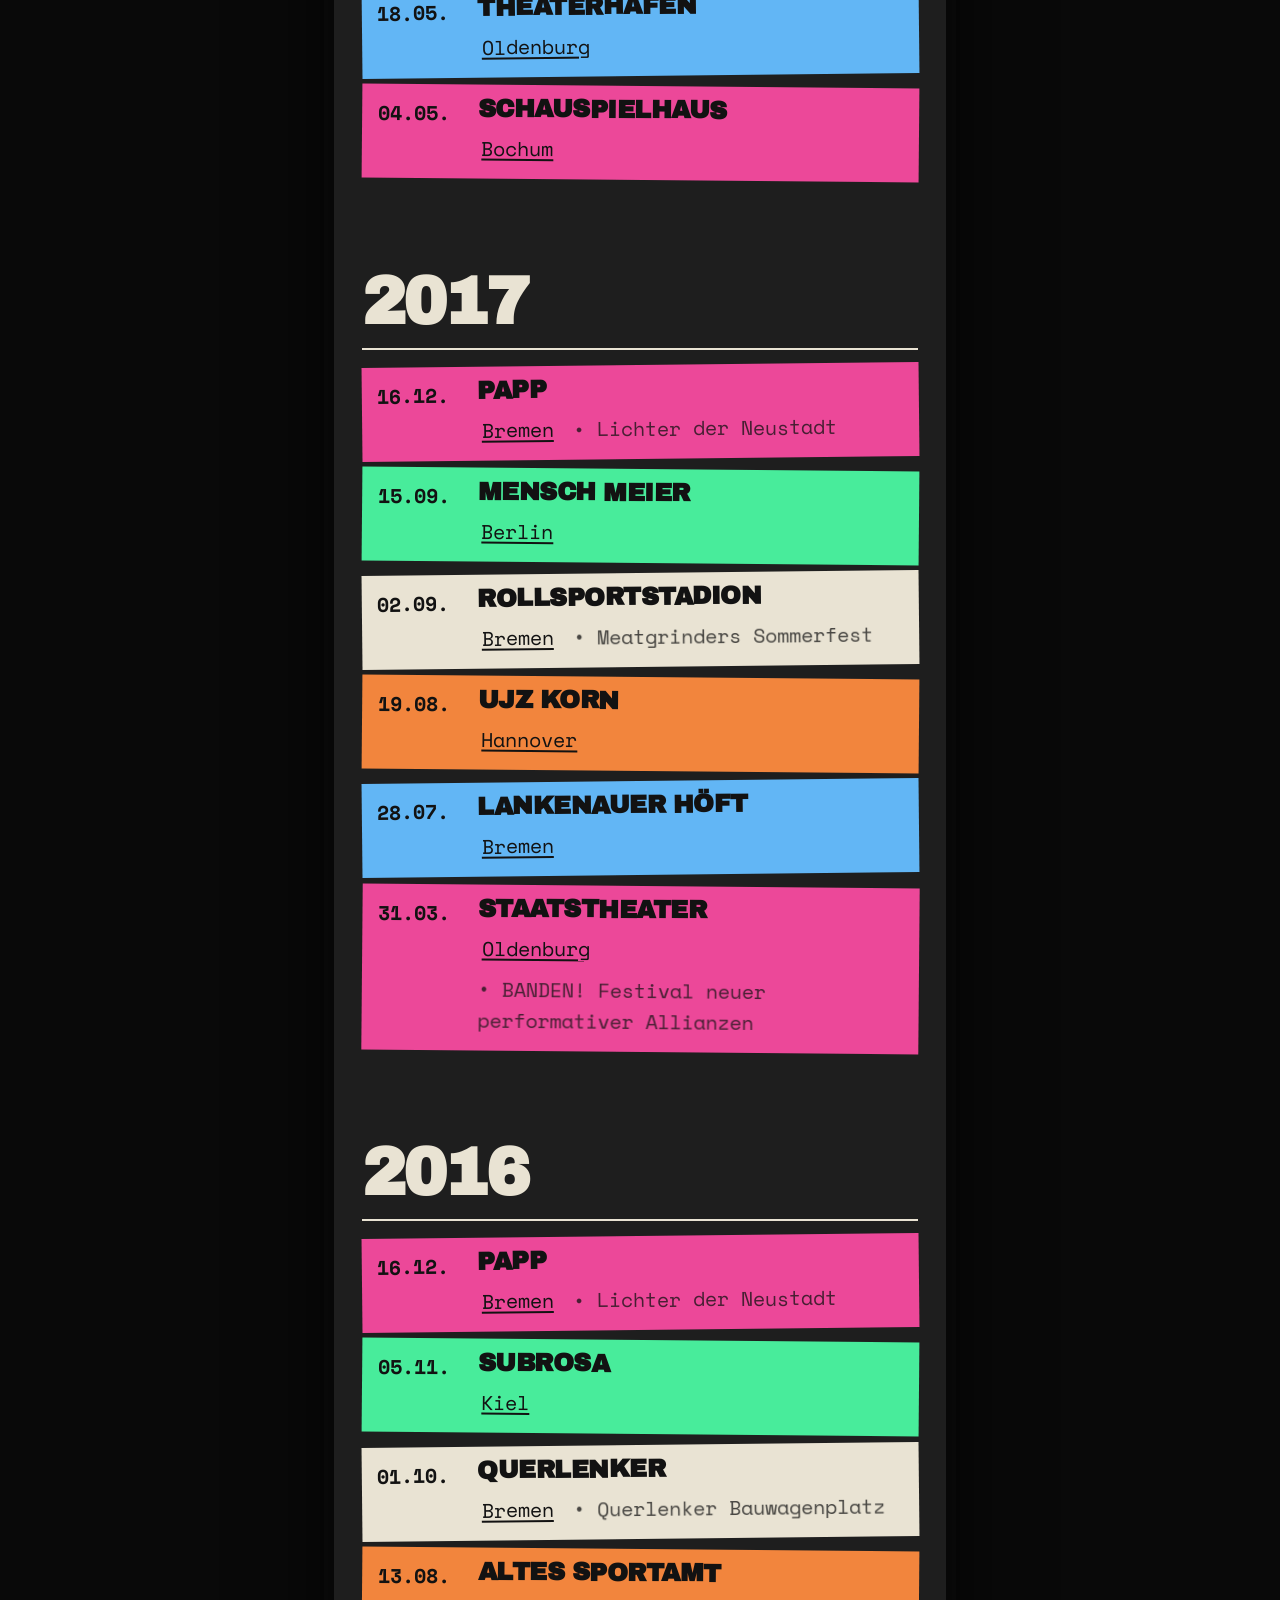
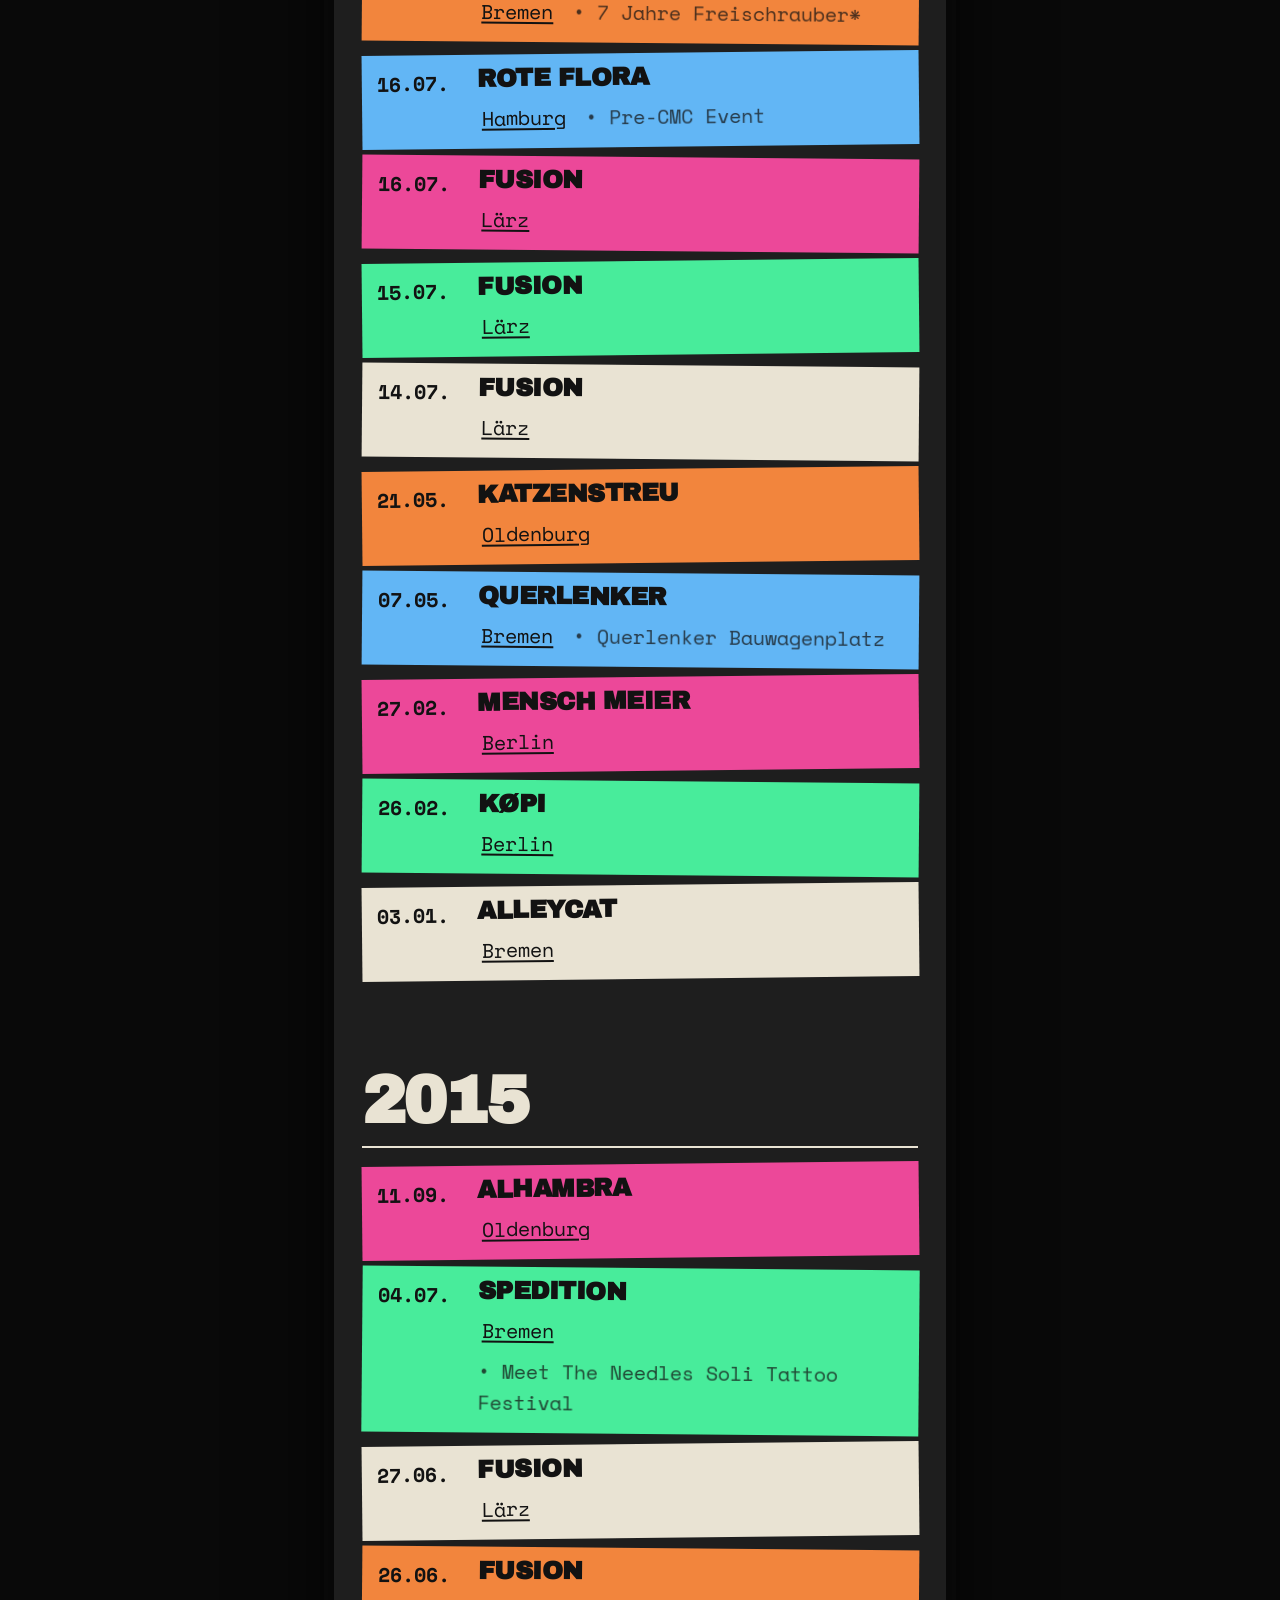
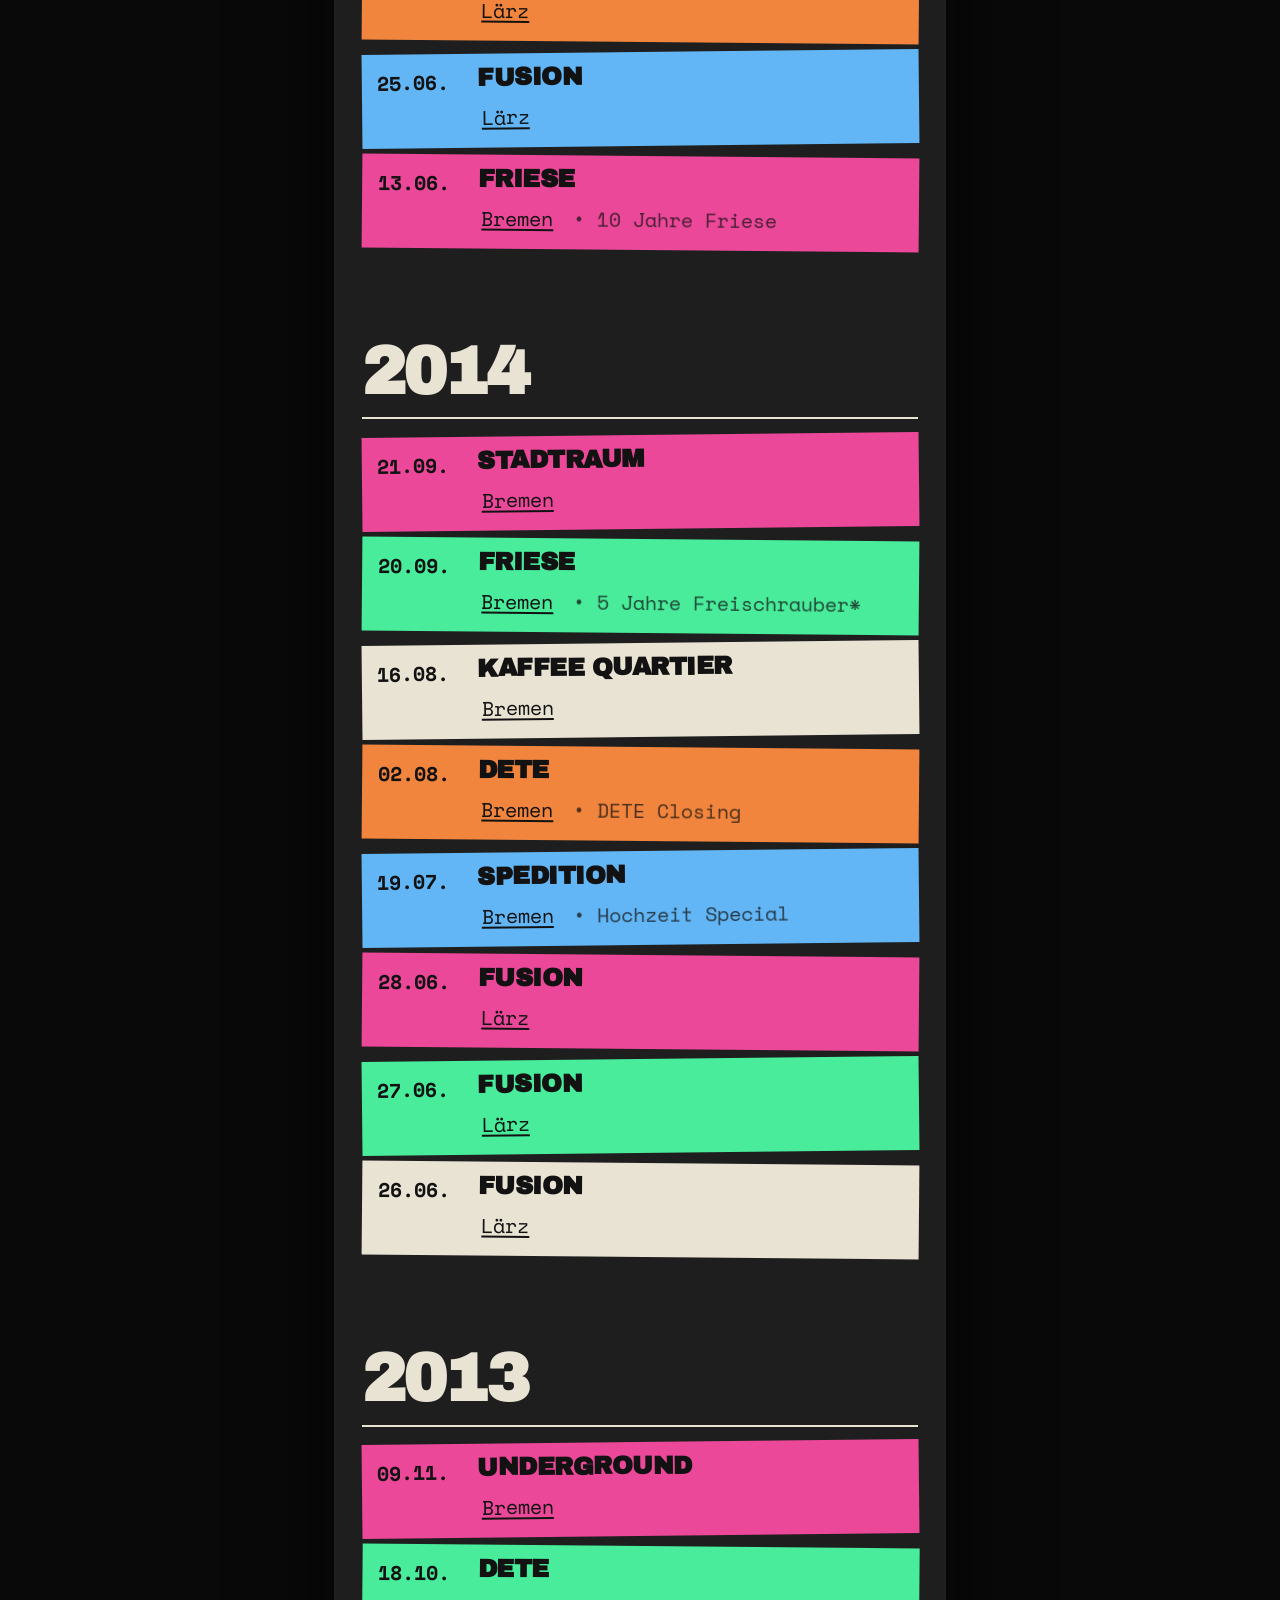
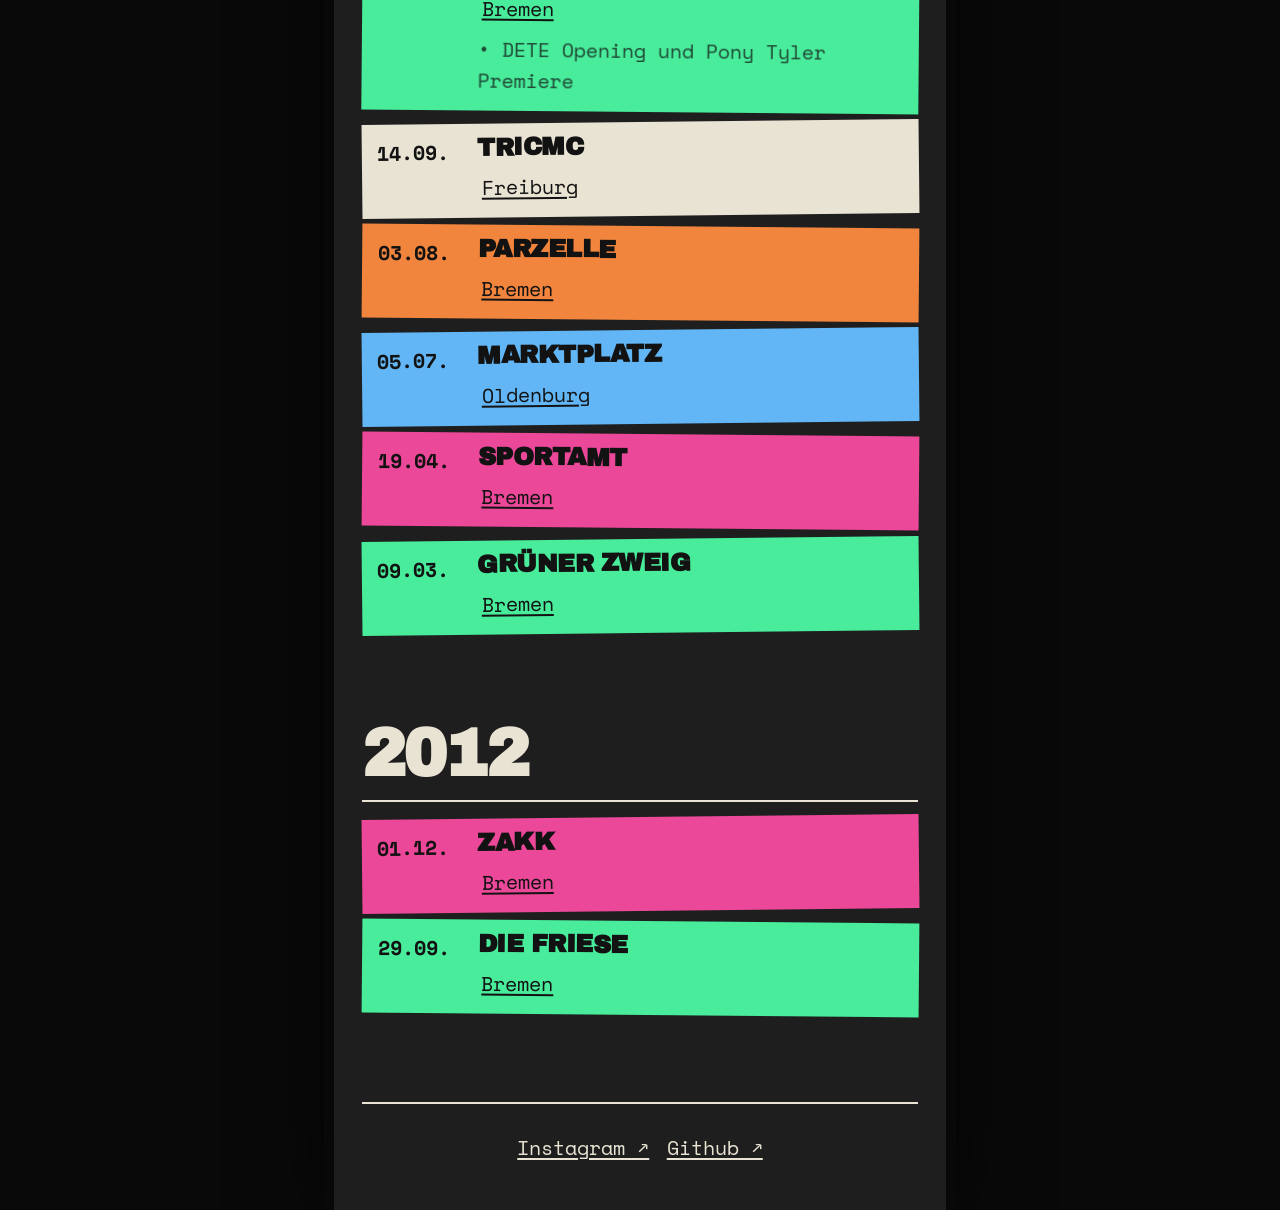
==== commit 063909c9: "Update show venues and notes for timeline entries" ====
--- a/timeline.html
+++ b/timeline.html
@@ -52,8 +52,9 @@
           <li class="show">
             <time datetime="2026-10-31">31.10.</time>
             <div class="show-body">
-              <strong class="show-venue">FAC Festival 2026</strong>
-              <p class="show-meta"><button class="show-city" type="button" data-city="Bremen">Bremen</button></p>
+              <strong class="show-venue">Schlachthof</strong>
+              <p class="show-meta"><button class="show-city" type="button" data-city="Bremen">Bremen</button>
+              <span class="show-note">Femme Art Club - FAC Festival 2026</span></p>
             </div>
           </li>
         </ol>
@@ -80,7 +81,8 @@
             <time datetime="2026-06-26">26.06.</time>
             <div class="show-body">
               <strong class="show-venue">NEST</strong>
-              <p class="show-meta"><button class="show-city" type="button" data-city="Wien">Wien</button></p>
+              <p class="show-meta"><button class="show-city" type="button" data-city="Wien">Wien</button>
+              <span class="show-note">Neue Staatsoper</span></p>
             </div>
           </li>
           <li class="show">
@@ -124,7 +126,8 @@
             <time datetime="2025-11-01">01.11.</time>
             <div class="show-body">
               <strong class="show-venue">NEST</strong>
-              <p class="show-meta"><button class="show-city" type="button" data-city="Wien">Wien</button></p>
+              <p class="show-meta"><button class="show-city" type="button" data-city="Wien">Wien</button>
+              <span class="show-note">Neue Staatsoper</span></p>
             </div>
           </li>
           <li class="show">
@@ -132,7 +135,7 @@
             <div class="show-body">
               <strong class="show-venue">Schlachthof</strong>
               <p class="show-meta"><button class="show-city" type="button" data-city="Bremen">Bremen</button>
-              <span class="show-note">Femme Art Club</span></p>
+              <span class="show-note">Femme Art Club - FAC Festival 2025</span></p>
             </div>
           </li>
           <li class="show">
@@ -177,7 +180,7 @@
             <div class="show-body">
               <strong class="show-venue">Zirka</strong>
               <p class="show-meta"><button class="show-city" type="button" data-city="München">München</button>
-              <span class="show-note">Oper München</span></p>
+              <span class="show-note">Bayerisches Staatstheater</span></p>
             </div>
           </li>
           <li class="show">
@@ -206,7 +209,7 @@
             <div class="show-body">
               <strong class="show-venue">NEST</strong>
               <p class="show-meta"><button class="show-city" type="button" data-city="Wien">Wien</button>
-              <span class="show-note">Staatstheater Wien</span></p>
+              <span class="show-note">Neue Staatsoper</span></p>
             </div>
           </li>
           <li class="show">
@@ -280,8 +283,7 @@
             <time datetime="2024-04-02">02.04.</time>
             <div class="show-body">
               <strong class="show-venue">Alhambra</strong>
-              <p class="show-meta"><button class="show-city" type="button" data-city="Bremen">Bremen</button>
-              <span class="show-note">Pappinale</span></p>
+              <p class="show-meta"><button class="show-city" type="button" data-city="Oldenburg">Oldenburg</button></p>
             </div>
           </li>
           <li class="show">
